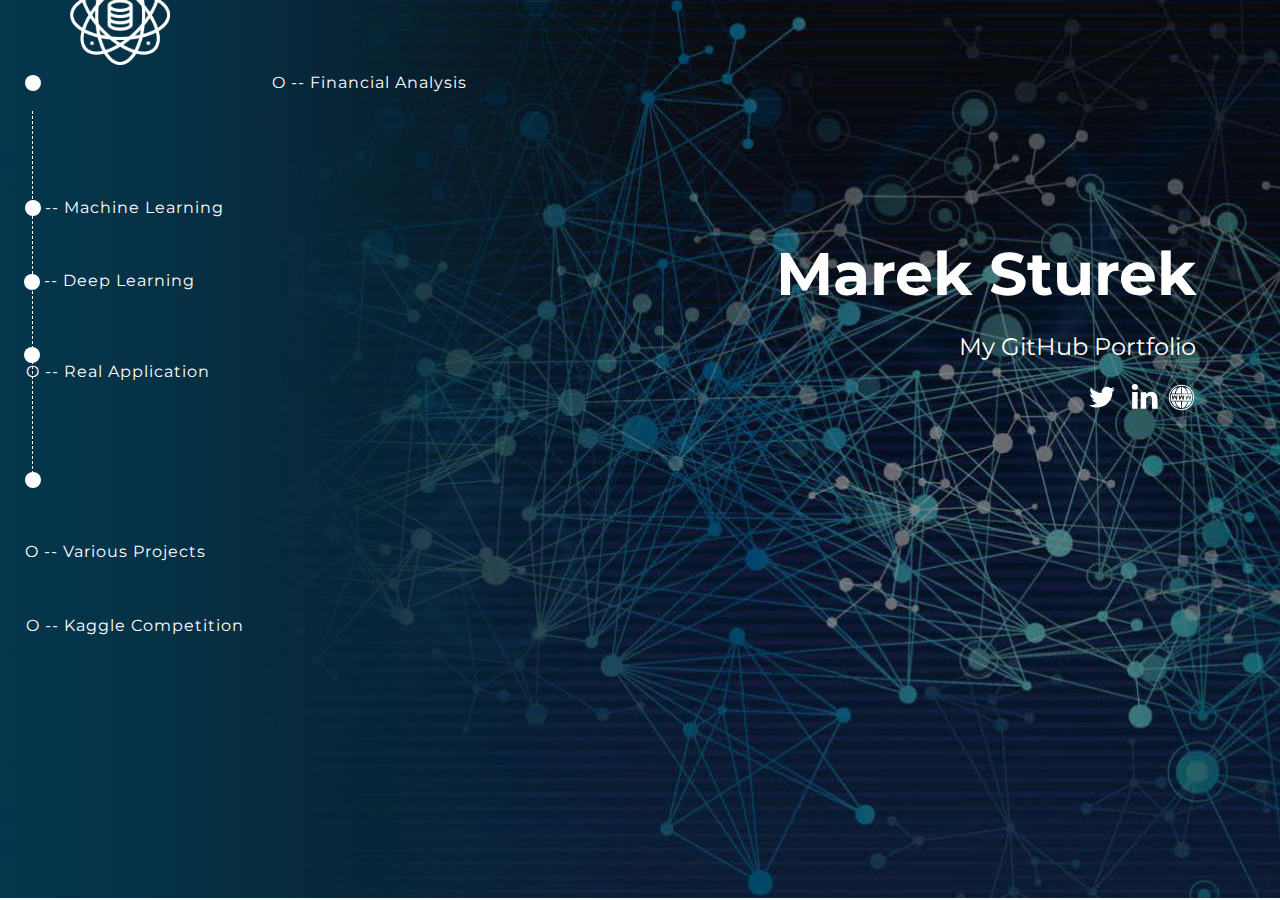
==== index.html @ 46bb371f "Update index.html" ====
<!DOCTYPE html>
<html style="font-size: 16px;">
  <head>
    <meta name="viewport" content="width=device-width, initial-scale=1.0">
    <meta charset="utf-8">
    <meta name="keywords" content="Marek Sturek, My GitHub Portfolio">
    <meta name="description" content="">
    <meta name="page_type" content="np-template-header-footer-from-plugin">
    <title>mareksturek.github.io</title>
    <link rel="stylesheet" href="nicepage.css" media="screen">
<link rel="stylesheet" href="Page-1.css" media="screen">
    <script class="u-script" type="text/javascript" src="jquery.js" defer=""></script>
    <script class="u-script" type="text/javascript" src="nicepage.js" defer=""></script>
    <meta name="generator" content="Nicepage 2.28.1, nicepage.com">
    <link id="u-theme-google-font" rel="stylesheet" href="https://fonts.googleapis.com/css?family=Open+Sans:300,300i,400,400i,600,600i,700,700i,800,800i">
    <link id="u-page-google-font" rel="stylesheet" href="https://fonts.googleapis.com/css?family=Montserrat:100,100i,200,200i,300,300i,400,400i,500,500i,600,600i,700,700i,800,800i,900,900i">
    
    
    <script type="application/ld+json">{
		"@context": "http://schema.org",
		"@type": "Organization",
		"name": "mareksturekgithub",
		"url": "index.html"
}</script>
    <meta property="og:title" content="Page 1">
    <meta property="og:type" content="website">
    <meta name="theme-color" content="#73a3de">
    <link rel="canonical" href="index.html">
    <meta property="og:url" content="index.html">
  </head>
  <body data-home-page="Page-1.html" data-home-page-title="Page 1" class="u-body">
    <section class="u-clearfix u-image u-shading u-section-1" src="" id="sec-0c7f">
      <div class="u-clearfix u-sheet u-sheet-1">
        <div class="u-border-1 u-border-white u-line u-line-vertical u-line-1"></div>
        <a href="https://github.com/mareksturek/programming-basics" class="u-btn u-button-style u-custom-font u-font-montserrat u-none u-btn-1">O -- Programming Basics</a>
        <div class="u-shape u-shape-circle u-white u-shape-1"></div>
        <img src="images/ds.png" alt="" class="u-image u-image-default u-image-1" data-image-width="100" data-image-height="100" data-href="https://github.com/mareksturek/mareksturek.github.io/blob/master/mydsportfolio.pdf">
        <a href="https://github.com/mareksturek/financial-analysis" class="u-btn u-button-style u-custom-font u-font-montserrat u-none u-btn-2">O -- Financial Analysis</a>
        <div class="u-shape u-shape-circle u-white u-shape-2"></div>
        <a href="https://github.com/mareksturek/machine-learning" class="u-btn u-button-style u-custom-font u-font-montserrat u-none u-btn-3">O -- Machine Learning</a>
        <div class="u-shape u-shape-circle u-white u-shape-3"></div>
        <a href="https://github.com/mareksturek/deep-learning" class="u-btn u-button-style u-custom-font u-font-montserrat u-none u-btn-4">O -- Deep Learning</a>
        <div class="u-shape u-shape-circle u-white u-shape-4"></div>
        <h1 class="u-align-right u-custom-font u-font-montserrat u-text u-title u-text-1">Marek Sturek</h1>
        <a href="https://github.com/mareksturek/real-application" class="u-btn u-button-style u-custom-font u-font-montserrat u-none u-btn-5">O -- Real Application</a>
        <div class="u-shape u-shape-circle u-white u-shape-5"></div>
        <h2 class="u-align-right u-custom-font u-font-montserrat u-text u-text-2">My GitHub Portfolio</h2>
        <div class="u-align-left u-social-icons u-spacing-10 u-social-icons-1">
          <a class="u-social-url" target="_blank" href="https://twitter.com/mareksturek"><span class="u-icon u-icon-circle u-social-twitter u-social-type-logo u-icon-1"><svg class="u-svg-link" preserveAspectRatio="xMidYMin slice" viewBox="0 0 112 112" style=""><use xmlns:xlink="http://www.w3.org/1999/xlink" xlink:href="#svg-ea26"></use></svg><svg xmlns="http://www.w3.org/2000/svg" xmlns:xlink="http://www.w3.org/1999/xlink" version="1.1" xml:space="preserve" class="u-svg-content" viewBox="0 0 112 112" x="0px" y="0px" id="svg-ea26"><path d="M92.2,38.2c0,0.8,0,1.6,0,2.3c0,24.3-18.6,52.4-52.6,52.4c-10.6,0.1-20.2-2.9-28.5-8.2 c1.4,0.2,2.9,0.2,4.4,0.2c8.7,0,16.7-2.9,23-7.9c-8.1-0.2-14.9-5.5-17.3-12.8c1.1,0.2,2.4,0.2,3.4,0.2c1.6,0,3.3-0.2,4.8-0.7 c-8.4-1.6-14.9-9.2-14.9-18c0-0.2,0-0.2,0-0.2c2.5,1.4,5.4,2.2,8.4,2.3c-5-3.3-8.3-8.9-8.3-15.4c0-3.4,1-6.5,2.5-9.2 c9.1,11.1,22.7,18.5,38,19.2c-0.2-1.4-0.4-2.8-0.4-4.3c0.1-10,8.3-18.2,18.5-18.2c5.4,0,10.1,2.2,13.5,5.7c4.3-0.8,8.1-2.3,11.7-4.5 c-1.4,4.3-4.3,7.9-8.1,10.1c3.7-0.4,7.3-1.4,10.6-2.9C98.9,32.3,95.7,35.5,92.2,38.2z"></path></svg></span>
          </a>
          <a class="u-social-url" target="_blank" href="https://linkedin.com/in/mareksturek/"><span class="u-icon u-icon-circle u-social-linkedin u-social-type-logo u-icon-2"><svg class="u-svg-link" preserveAspectRatio="xMidYMin slice" viewBox="0 0 112 112" style=""><use xmlns:xlink="http://www.w3.org/1999/xlink" xlink:href="#svg-c230"></use></svg><svg xmlns="http://www.w3.org/2000/svg" xmlns:xlink="http://www.w3.org/1999/xlink" version="1.1" xml:space="preserve" class="u-svg-content" viewBox="0 0 112 112" x="0px" y="0px" id="svg-c230"><path d="M33.8,96.8H14.5v-58h19.3V96.8z M24.1,30.9L24.1,30.9c-6.6,0-10.8-4.5-10.8-10.1c0-5.8,4.3-10.1,10.9-10.1 S34.9,15,35.1,20.8C35.1,26.4,30.8,30.9,24.1,30.9z M103.3,96.8H84.1v-31c0-7.8-2.7-13.1-9.8-13.1c-5.3,0-8.5,3.6-9.9,7.1 c-0.6,1.3-0.6,3-0.6,4.8V97H44.5c0,0,0.3-52.6,0-58h19.3v8.2c2.6-3.9,7.2-9.6,17.4-9.6c12.7,0,22.2,8.4,22.2,26.1V96.8z"></path></svg></span>
          </a>
        </div><span class="u-icon u-icon-circle u-text-white u-icon-3" data-href="https://www.mareksturek.com/" data-target="_blank"><svg class="u-svg-link" preserveAspectRatio="xMidYMin slice" viewBox="0 0 64 64" style=""><use xmlns:xlink="http://www.w3.org/1999/xlink" xlink:href="#svg-a660"></use></svg><svg xmlns="http://www.w3.org/2000/svg" xmlns:xlink="http://www.w3.org/1999/xlink" version="1.1" xml:space="preserve" class="u-svg-content" viewBox="0 0 64 64" id="svg-a660"><g id="WWW"><path d="M9.758,41A24.116,24.116,0,0,0,24.171,54.682c-3.261-2.96-5.84-7.739-7.177-13.682Z"></path><path d="M33,41V55.932C38.3,55.28,42.939,49.487,44.956,41Z"></path><path d="M31,55.932V41H19.044C21.061,49.487,25.705,55.28,31,55.932Z"></path><path d="M54.242,23A24.116,24.116,0,0,0,39.829,9.318c3.261,2.96,5.84,7.739,7.177,13.682Z"></path><path d="M31,23V8.068c-5.3.652-9.939,6.445-11.956,14.932Z"></path><path d="M33,8.068V23H44.956C42.939,14.513,38.3,8.72,33,8.068Z"></path><path d="M24.171,9.318A24.116,24.116,0,0,0,9.758,23h7.236C18.331,17.057,20.91,12.278,24.171,9.318Z"></path><path d="M54.956,25H9.044a23.989,23.989,0,0,0,0,14H54.956a23.989,23.989,0,0,0,0-14ZM21.992,36.124a1,1,0,0,1-.823.862A1.08,1.08,0,0,1,21,37a1,1,0,0,1-.895-.553L17,30.236,13.9,36.447a1,1,0,0,1-1.887-.323l-1-8a1,1,0,0,1,1.984-.248l.591,4.723,2.522-5.046a1.042,1.042,0,0,1,1.79,0L20.417,32.6l.591-4.723a1,1,0,0,1,1.984.248Zm15,0a1,1,0,0,1-.823.862A1.08,1.08,0,0,1,36,37a1,1,0,0,1-.9-.553L32,30.236,28.9,36.447a1,1,0,0,1-1.887-.323l-1-8a1,1,0,1,1,1.984-.248l.591,4.723,2.522-5.046a1.042,1.042,0,0,1,1.79,0L35.417,32.6l.591-4.723a1,1,0,0,1,1.984.248Zm15,0a1,1,0,0,1-.823.862A1.08,1.08,0,0,1,51,37a1,1,0,0,1-.9-.553L47,30.236l-3.1,6.211a1,1,0,0,1-1.887-.323l-1-8a1,1,0,0,1,1.984-.248l.591,4.723,2.522-5.046a1.042,1.042,0,0,1,1.79,0L50.417,32.6l.591-4.723a1,1,0,0,1,1.984.248Z"></path><path d="M39.829,54.682A24.116,24.116,0,0,0,54.242,41H47.006C45.669,46.943,43.09,51.722,39.829,54.682Z"></path><path d="M32,4A28,28,0,1,0,60,32,28.032,28.032,0,0,0,32,4Zm0,54A26,26,0,1,1,58,32,26.03,26.03,0,0,1,32,58Z"></path>
</g></svg></span>
        <div class="u-shape u-shape-circle u-white u-shape-6"></div>
        <a href="https://github.com/mareksturek/various-projects" class="u-btn u-button-style u-custom-font u-font-montserrat u-none u-btn-6">O -- Various Projects</a>
        <div class="u-shape u-shape-circle u-white u-shape-7"></div>
        <a href="https://github.com/mareksturek/kaggle-competition" class="u-btn u-button-style u-custom-font u-font-montserrat u-none u-btn-7">O -- Kaggle Competition</a>
      </div>
    </section>
    
    
    
  </body>
</html>
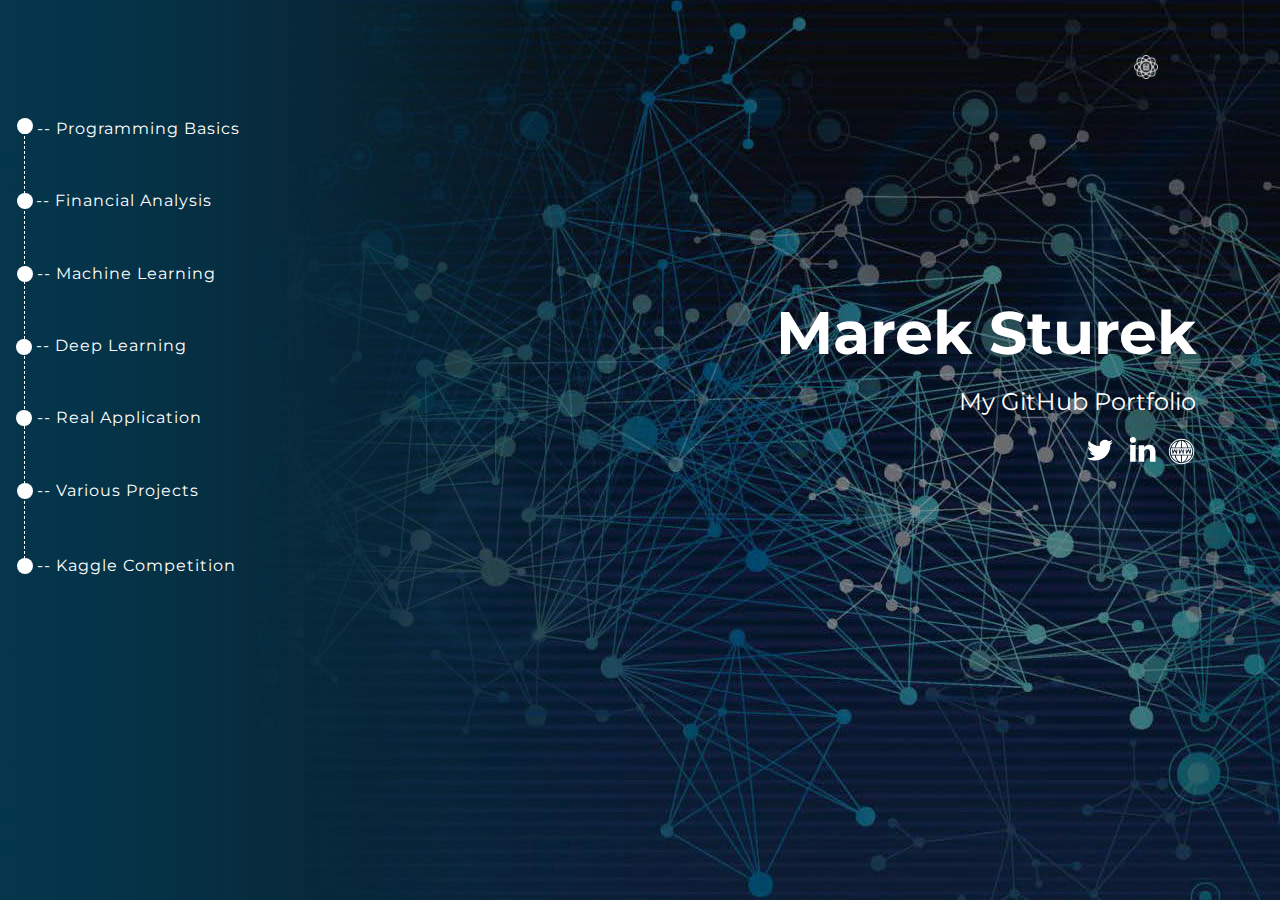
==== commit c59f9300: "Update index.html" ====
--- a/index.html
+++ b/index.html
@@ -32,9 +32,9 @@
     <section class="u-clearfix u-image u-shading u-section-1" src="" id="sec-0c7f">
       <div class="u-clearfix u-sheet u-sheet-1">
         <div class="u-border-1 u-border-white u-line u-line-vertical u-line-1"></div>
+        <img src="images/ds.png" alt="" class="u-image u-image-default u-image-1" data-image-width="100" data-image-height="100" data-href="https://github.com/mareksturek/mareksturek.github.io/blob/master/mydsportfolio.pdf">
         <a href="https://github.com/mareksturek/programming-basics" class="u-btn u-button-style u-custom-font u-font-montserrat u-none u-btn-1">O -- Programming Basics</a>
         <div class="u-shape u-shape-circle u-white u-shape-1"></div>
-        <img src="images/ds.png" alt="" class="u-image u-image-default u-image-1" data-image-width="100" data-image-height="100" data-href="https://github.com/mareksturek/mareksturek.github.io/blob/master/mydsportfolio.pdf">
         <a href="https://github.com/mareksturek/financial-analysis" class="u-btn u-button-style u-custom-font u-font-montserrat u-none u-btn-2">O -- Financial Analysis</a>
         <div class="u-shape u-shape-circle u-white u-shape-2"></div>
         <a href="https://github.com/mareksturek/machine-learning" class="u-btn u-button-style u-custom-font u-font-montserrat u-none u-btn-3">O -- Machine Learning</a>
--- a/nicepage.css
+++ b/nicepage.css
@@ -4305,7 +4305,6 @@
 .u-text:not(ul):not(ol):not(p):not(.u-post-content):not(.u-block-content):not(.u-product-desc) a,
 .u-text:not(ul):not(ol):not(p):not(.u-post-content):not(.u-block-content):not(.u-product-desc) a:hover {
   text-decoration: none;
-  border-width: 0;
 }
 .u-link,
 a {
@@ -4405,6 +4404,7 @@
   transition: border-color ease-in-out 0.15s, box-shadow ease-in-out 0.15s;
   background-color: transparent;
   color: inherit;
+  height: auto;
 }
 .u-form-horizontal label,
 .u-form-horizontal input {
@@ -5097,6 +5097,9 @@
 .u-form .u-form-vertical .u-form-group.u-form-agree {
   align-items: baseline;
 }
+.u-form-send-message {
+  z-index: 1;
+}
 .u-form-send-error {
   background: #F95D51;
 }
@@ -7333,6 +7336,413 @@
 blockquote.u-text.u-indent-0 {
   padding-left: 0px;
 }
+ul.u-text li:last-child {
+  margin-bottom: 0;
+}
+.u-vertical-spacing.u-spacing-100 > li:not(:last-child) {
+  margin-right: 0 !important;
+  margin-bottom: 100px;
+}
+.u-vertical-spacing.u-spacing-99 > li:not(:last-child) {
+  margin-right: 0 !important;
+  margin-bottom: 99px;
+}
+.u-vertical-spacing.u-spacing-98 > li:not(:last-child) {
+  margin-right: 0 !important;
+  margin-bottom: 98px;
+}
+.u-vertical-spacing.u-spacing-97 > li:not(:last-child) {
+  margin-right: 0 !important;
+  margin-bottom: 97px;
+}
+.u-vertical-spacing.u-spacing-96 > li:not(:last-child) {
+  margin-right: 0 !important;
+  margin-bottom: 96px;
+}
+.u-vertical-spacing.u-spacing-95 > li:not(:last-child) {
+  margin-right: 0 !important;
+  margin-bottom: 95px;
+}
+.u-vertical-spacing.u-spacing-94 > li:not(:last-child) {
+  margin-right: 0 !important;
+  margin-bottom: 94px;
+}
+.u-vertical-spacing.u-spacing-93 > li:not(:last-child) {
+  margin-right: 0 !important;
+  margin-bottom: 93px;
+}
+.u-vertical-spacing.u-spacing-92 > li:not(:last-child) {
+  margin-right: 0 !important;
+  margin-bottom: 92px;
+}
+.u-vertical-spacing.u-spacing-91 > li:not(:last-child) {
+  margin-right: 0 !important;
+  margin-bottom: 91px;
+}
+.u-vertical-spacing.u-spacing-90 > li:not(:last-child) {
+  margin-right: 0 !important;
+  margin-bottom: 90px;
+}
+.u-vertical-spacing.u-spacing-89 > li:not(:last-child) {
+  margin-right: 0 !important;
+  margin-bottom: 89px;
+}
+.u-vertical-spacing.u-spacing-88 > li:not(:last-child) {
+  margin-right: 0 !important;
+  margin-bottom: 88px;
+}
+.u-vertical-spacing.u-spacing-87 > li:not(:last-child) {
+  margin-right: 0 !important;
+  margin-bottom: 87px;
+}
+.u-vertical-spacing.u-spacing-86 > li:not(:last-child) {
+  margin-right: 0 !important;
+  margin-bottom: 86px;
+}
+.u-vertical-spacing.u-spacing-85 > li:not(:last-child) {
+  margin-right: 0 !important;
+  margin-bottom: 85px;
+}
+.u-vertical-spacing.u-spacing-84 > li:not(:last-child) {
+  margin-right: 0 !important;
+  margin-bottom: 84px;
+}
+.u-vertical-spacing.u-spacing-83 > li:not(:last-child) {
+  margin-right: 0 !important;
+  margin-bottom: 83px;
+}
+.u-vertical-spacing.u-spacing-82 > li:not(:last-child) {
+  margin-right: 0 !important;
+  margin-bottom: 82px;
+}
+.u-vertical-spacing.u-spacing-81 > li:not(:last-child) {
+  margin-right: 0 !important;
+  margin-bottom: 81px;
+}
+.u-vertical-spacing.u-spacing-80 > li:not(:last-child) {
+  margin-right: 0 !important;
+  margin-bottom: 80px;
+}
+.u-vertical-spacing.u-spacing-79 > li:not(:last-child) {
+  margin-right: 0 !important;
+  margin-bottom: 79px;
+}
+.u-vertical-spacing.u-spacing-78 > li:not(:last-child) {
+  margin-right: 0 !important;
+  margin-bottom: 78px;
+}
+.u-vertical-spacing.u-spacing-77 > li:not(:last-child) {
+  margin-right: 0 !important;
+  margin-bottom: 77px;
+}
+.u-vertical-spacing.u-spacing-76 > li:not(:last-child) {
+  margin-right: 0 !important;
+  margin-bottom: 76px;
+}
+.u-vertical-spacing.u-spacing-75 > li:not(:last-child) {
+  margin-right: 0 !important;
+  margin-bottom: 75px;
+}
+.u-vertical-spacing.u-spacing-74 > li:not(:last-child) {
+  margin-right: 0 !important;
+  margin-bottom: 74px;
+}
+.u-vertical-spacing.u-spacing-73 > li:not(:last-child) {
+  margin-right: 0 !important;
+  margin-bottom: 73px;
+}
+.u-vertical-spacing.u-spacing-72 > li:not(:last-child) {
+  margin-right: 0 !important;
+  margin-bottom: 72px;
+}
+.u-vertical-spacing.u-spacing-71 > li:not(:last-child) {
+  margin-right: 0 !important;
+  margin-bottom: 71px;
+}
+.u-vertical-spacing.u-spacing-70 > li:not(:last-child) {
+  margin-right: 0 !important;
+  margin-bottom: 70px;
+}
+.u-vertical-spacing.u-spacing-69 > li:not(:last-child) {
+  margin-right: 0 !important;
+  margin-bottom: 69px;
+}
+.u-vertical-spacing.u-spacing-68 > li:not(:last-child) {
+  margin-right: 0 !important;
+  margin-bottom: 68px;
+}
+.u-vertical-spacing.u-spacing-67 > li:not(:last-child) {
+  margin-right: 0 !important;
+  margin-bottom: 67px;
+}
+.u-vertical-spacing.u-spacing-66 > li:not(:last-child) {
+  margin-right: 0 !important;
+  margin-bottom: 66px;
+}
+.u-vertical-spacing.u-spacing-65 > li:not(:last-child) {
+  margin-right: 0 !important;
+  margin-bottom: 65px;
+}
+.u-vertical-spacing.u-spacing-64 > li:not(:last-child) {
+  margin-right: 0 !important;
+  margin-bottom: 64px;
+}
+.u-vertical-spacing.u-spacing-63 > li:not(:last-child) {
+  margin-right: 0 !important;
+  margin-bottom: 63px;
+}
+.u-vertical-spacing.u-spacing-62 > li:not(:last-child) {
+  margin-right: 0 !important;
+  margin-bottom: 62px;
+}
+.u-vertical-spacing.u-spacing-61 > li:not(:last-child) {
+  margin-right: 0 !important;
+  margin-bottom: 61px;
+}
+.u-vertical-spacing.u-spacing-60 > li:not(:last-child) {
+  margin-right: 0 !important;
+  margin-bottom: 60px;
+}
+.u-vertical-spacing.u-spacing-59 > li:not(:last-child) {
+  margin-right: 0 !important;
+  margin-bottom: 59px;
+}
+.u-vertical-spacing.u-spacing-58 > li:not(:last-child) {
+  margin-right: 0 !important;
+  margin-bottom: 58px;
+}
+.u-vertical-spacing.u-spacing-57 > li:not(:last-child) {
+  margin-right: 0 !important;
+  margin-bottom: 57px;
+}
+.u-vertical-spacing.u-spacing-56 > li:not(:last-child) {
+  margin-right: 0 !important;
+  margin-bottom: 56px;
+}
+.u-vertical-spacing.u-spacing-55 > li:not(:last-child) {
+  margin-right: 0 !important;
+  margin-bottom: 55px;
+}
+.u-vertical-spacing.u-spacing-54 > li:not(:last-child) {
+  margin-right: 0 !important;
+  margin-bottom: 54px;
+}
+.u-vertical-spacing.u-spacing-53 > li:not(:last-child) {
+  margin-right: 0 !important;
+  margin-bottom: 53px;
+}
+.u-vertical-spacing.u-spacing-52 > li:not(:last-child) {
+  margin-right: 0 !important;
+  margin-bottom: 52px;
+}
+.u-vertical-spacing.u-spacing-51 > li:not(:last-child) {
+  margin-right: 0 !important;
+  margin-bottom: 51px;
+}
+.u-vertical-spacing.u-spacing-50 > li:not(:last-child) {
+  margin-right: 0 !important;
+  margin-bottom: 50px;
+}
+.u-vertical-spacing.u-spacing-49 > li:not(:last-child) {
+  margin-right: 0 !important;
+  margin-bottom: 49px;
+}
+.u-vertical-spacing.u-spacing-48 > li:not(:last-child) {
+  margin-right: 0 !important;
+  margin-bottom: 48px;
+}
+.u-vertical-spacing.u-spacing-47 > li:not(:last-child) {
+  margin-right: 0 !important;
+  margin-bottom: 47px;
+}
+.u-vertical-spacing.u-spacing-46 > li:not(:last-child) {
+  margin-right: 0 !important;
+  margin-bottom: 46px;
+}
+.u-vertical-spacing.u-spacing-45 > li:not(:last-child) {
+  margin-right: 0 !important;
+  margin-bottom: 45px;
+}
+.u-vertical-spacing.u-spacing-44 > li:not(:last-child) {
+  margin-right: 0 !important;
+  margin-bottom: 44px;
+}
+.u-vertical-spacing.u-spacing-43 > li:not(:last-child) {
+  margin-right: 0 !important;
+  margin-bottom: 43px;
+}
+.u-vertical-spacing.u-spacing-42 > li:not(:last-child) {
+  margin-right: 0 !important;
+  margin-bottom: 42px;
+}
+.u-vertical-spacing.u-spacing-41 > li:not(:last-child) {
+  margin-right: 0 !important;
+  margin-bottom: 41px;
+}
+.u-vertical-spacing.u-spacing-40 > li:not(:last-child) {
+  margin-right: 0 !important;
+  margin-bottom: 40px;
+}
+.u-vertical-spacing.u-spacing-39 > li:not(:last-child) {
+  margin-right: 0 !important;
+  margin-bottom: 39px;
+}
+.u-vertical-spacing.u-spacing-38 > li:not(:last-child) {
+  margin-right: 0 !important;
+  margin-bottom: 38px;
+}
+.u-vertical-spacing.u-spacing-37 > li:not(:last-child) {
+  margin-right: 0 !important;
+  margin-bottom: 37px;
+}
+.u-vertical-spacing.u-spacing-36 > li:not(:last-child) {
+  margin-right: 0 !important;
+  margin-bottom: 36px;
+}
+.u-vertical-spacing.u-spacing-35 > li:not(:last-child) {
+  margin-right: 0 !important;
+  margin-bottom: 35px;
+}
+.u-vertical-spacing.u-spacing-34 > li:not(:last-child) {
+  margin-right: 0 !important;
+  margin-bottom: 34px;
+}
+.u-vertical-spacing.u-spacing-33 > li:not(:last-child) {
+  margin-right: 0 !important;
+  margin-bottom: 33px;
+}
+.u-vertical-spacing.u-spacing-32 > li:not(:last-child) {
+  margin-right: 0 !important;
+  margin-bottom: 32px;
+}
+.u-vertical-spacing.u-spacing-31 > li:not(:last-child) {
+  margin-right: 0 !important;
+  margin-bottom: 31px;
+}
+.u-vertical-spacing.u-spacing-30 > li:not(:last-child) {
+  margin-right: 0 !important;
+  margin-bottom: 30px;
+}
+.u-vertical-spacing.u-spacing-29 > li:not(:last-child) {
+  margin-right: 0 !important;
+  margin-bottom: 29px;
+}
+.u-vertical-spacing.u-spacing-28 > li:not(:last-child) {
+  margin-right: 0 !important;
+  margin-bottom: 28px;
+}
+.u-vertical-spacing.u-spacing-27 > li:not(:last-child) {
+  margin-right: 0 !important;
+  margin-bottom: 27px;
+}
+.u-vertical-spacing.u-spacing-26 > li:not(:last-child) {
+  margin-right: 0 !important;
+  margin-bottom: 26px;
+}
+.u-vertical-spacing.u-spacing-25 > li:not(:last-child) {
+  margin-right: 0 !important;
+  margin-bottom: 25px;
+}
+.u-vertical-spacing.u-spacing-24 > li:not(:last-child) {
+  margin-right: 0 !important;
+  margin-bottom: 24px;
+}
+.u-vertical-spacing.u-spacing-23 > li:not(:last-child) {
+  margin-right: 0 !important;
+  margin-bottom: 23px;
+}
+.u-vertical-spacing.u-spacing-22 > li:not(:last-child) {
+  margin-right: 0 !important;
+  margin-bottom: 22px;
+}
+.u-vertical-spacing.u-spacing-21 > li:not(:last-child) {
+  margin-right: 0 !important;
+  margin-bottom: 21px;
+}
+.u-vertical-spacing.u-spacing-20 > li:not(:last-child) {
+  margin-right: 0 !important;
+  margin-bottom: 20px;
+}
+.u-vertical-spacing.u-spacing-19 > li:not(:last-child) {
+  margin-right: 0 !important;
+  margin-bottom: 19px;
+}
+.u-vertical-spacing.u-spacing-18 > li:not(:last-child) {
+  margin-right: 0 !important;
+  margin-bottom: 18px;
+}
+.u-vertical-spacing.u-spacing-17 > li:not(:last-child) {
+  margin-right: 0 !important;
+  margin-bottom: 17px;
+}
+.u-vertical-spacing.u-spacing-16 > li:not(:last-child) {
+  margin-right: 0 !important;
+  margin-bottom: 16px;
+}
+.u-vertical-spacing.u-spacing-15 > li:not(:last-child) {
+  margin-right: 0 !important;
+  margin-bottom: 15px;
+}
+.u-vertical-spacing.u-spacing-14 > li:not(:last-child) {
+  margin-right: 0 !important;
+  margin-bottom: 14px;
+}
+.u-vertical-spacing.u-spacing-13 > li:not(:last-child) {
+  margin-right: 0 !important;
+  margin-bottom: 13px;
+}
+.u-vertical-spacing.u-spacing-12 > li:not(:last-child) {
+  margin-right: 0 !important;
+  margin-bottom: 12px;
+}
+.u-vertical-spacing.u-spacing-11 > li:not(:last-child) {
+  margin-right: 0 !important;
+  margin-bottom: 11px;
+}
+.u-vertical-spacing.u-spacing-10 > li:not(:last-child) {
+  margin-right: 0 !important;
+  margin-bottom: 10px;
+}
+.u-vertical-spacing.u-spacing-9 > li:not(:last-child) {
+  margin-right: 0 !important;
+  margin-bottom: 9px;
+}
+.u-vertical-spacing.u-spacing-8 > li:not(:last-child) {
+  margin-right: 0 !important;
+  margin-bottom: 8px;
+}
+.u-vertical-spacing.u-spacing-7 > li:not(:last-child) {
+  margin-right: 0 !important;
+  margin-bottom: 7px;
+}
+.u-vertical-spacing.u-spacing-6 > li:not(:last-child) {
+  margin-right: 0 !important;
+  margin-bottom: 6px;
+}
+.u-vertical-spacing.u-spacing-5 > li:not(:last-child) {
+  margin-right: 0 !important;
+  margin-bottom: 5px;
+}
+.u-vertical-spacing.u-spacing-4 > li:not(:last-child) {
+  margin-right: 0 !important;
+  margin-bottom: 4px;
+}
+.u-vertical-spacing.u-spacing-3 > li:not(:last-child) {
+  margin-right: 0 !important;
+  margin-bottom: 3px;
+}
+.u-vertical-spacing.u-spacing-2 > li:not(:last-child) {
+  margin-right: 0 !important;
+  margin-bottom: 2px;
+}
+.u-vertical-spacing.u-spacing-1 > li:not(:last-child) {
+  margin-right: 0 !important;
+  margin-bottom: 1px;
+}
+.u-vertical-spacing.u-spacing-0 > li:not(:last-child) {
+  margin-right: 0 !important;
+  margin-bottom: 0px;
+}
 .u-backlink {
   position: relative;
   text-align: center;
@@ -7418,7 +7828,6 @@
 .u-image,
 .u-background-effect-image,
 .u-video-poster {
-  border-width: 0;
   object-fit: cover;
   display: block;
   vertical-align: middle;
@@ -7669,6 +8078,11 @@
     flex-direction: column;
   }
 }
+.u-valign-middle > *,
+.u-valign-top > *,
+.u-valign-bottom > * {
+  flex-shrink: 0;
+}
 .u-valign-middle {
   justify-content: center;
 }
@@ -11341,6 +11755,10 @@
   background-color: transparent !important;
   background-image: none !important;
 }
+.u-offcanvas-opened .u-header.u-sticky {
+  z-index: auto;
+  position: absolute !important;
+}
 .u-hide-header .u-header,
 .u-hide-footer .u-footer {
   display: none;
@@ -13153,7 +13571,6 @@
 }
 .u-group {
   display: flex;
-  border-width: 0;
 }
 .u-line.u-line-horizontal {
   border-right-width: 0;
@@ -13164,9 +13581,6 @@
   border-right-width: 0;
   border-bottom-width: 0;
   border-top-width: 0;
-}
-.u-shape {
-  border-width: 0;
 }
 .u-shape-svg {
   border: none !important;
@@ -15910,6 +16324,44 @@
   color: #CCC;
   text-decoration: underline;
 }
+/* previews */
+.pswp__caption {
+  text-align: center;
+}
+.pswp__caption__center {
+  bottom: 3em;
+}
+.pswp__previews {
+  position: absolute;
+  bottom: 0;
+  left: 0;
+  width: 100%;
+  display: flex;
+  flex-flow: row;
+  justify-content: center;
+  background-color: rgba(0, 0, 0, 0.3);
+  overflow: auto;
+  scrollbar-width: none;
+}
+.pswp__previews img {
+  width: 5em;
+  height: 5em;
+  object-fit: cover;
+  opacity: 0.3;
+  transition: opacity 0.3s;
+  cursor: pointer;
+}
+.pswp__previews img:hover {
+  opacity: 1;
+}
+.pswp__previews img.active {
+  opacity: 1;
+  cursor: default;
+}
+.pswp__previews::-webkit-scrollbar {
+  display: none;
+}
+/* end previews  */
 /*end-commonstyles photoswipe*/
 /*begin-commonstyles photoswipe-default*/
 /*! PhotoSwipe Default UI CSS by Dmitry Semenov | photoswipe.com | MIT license */
@@ -16548,8 +17000,26 @@
 .u-no-transition *:after {
   transition: none !important;
 }
-.u-gallery-item {
-  border-width: 0px;
+.u-layout-carousel.u-gallery.u-product-zoom .u-back-slide,
+.u-layout-thumbnails.u-gallery.u-product-zoom .u-back-slide {
+  background-size: contain;
+  background-position: 50% 50%;
+  cursor: zoom-in;
+  overflow: hidden;
+}
+.u-layout-carousel.u-gallery.u-product-zoom .u-back-slide.hover img,
+.u-layout-thumbnails.u-gallery.u-product-zoom .u-back-slide.hover img {
+  opacity: 1;
+}
+.u-layout-carousel.u-gallery.u-product-zoom .u-back-slide img,
+.u-layout-thumbnails.u-gallery.u-product-zoom .u-back-slide img {
+  min-width: 120%;
+  min-height: 120%;
+  height: auto;
+  width: auto;
+  opacity: 0;
+  transition: opacity .5s;
+  pointer-events: none;
 }
 .u-repeater {
   display: grid;
@@ -16558,7 +17028,6 @@
 .u-repeater-item {
   display: flex;
   position: relative;
-  border-width: 0px;
 }
 .u-table table {
   width: 100%;
@@ -16749,24 +17218,34 @@
   font-size: 1em;
   fill: currentColor;
   vertical-align: middle;
+  white-space: nowrap;
+}
+.u-text .u-icon.u-file-icon > img[src],
+.u-btn .u-icon.u-file-icon > img[src],
+.u-table-cell .u-icon.u-file-icon > img[src],
+.u-tab-link .u-icon.u-file-icon > img[src] {
+  display: inline-block;
+  height: 1em;
+  width: auto;
+  line-height: 1;
+  vertical-align: -0.15em;
 }
 .u-text .u-icon > svg,
 .u-btn .u-icon > svg,
 .u-table-cell .u-icon > svg,
 .u-tab-link .u-icon > svg {
   display: inline-block;
-  position: absolute;
-  top: 50%;
-  left: 50%;
   width: 1em;
   height: 1em;
-  transform: translate(-50%, -50%);
   line-height: 1;
-}
-.u-text .u-icon > img,
-.u-btn .u-icon > img,
-.u-table-cell .u-icon > img,
-.u-tab-link .u-icon > img {
+  vertical-align: -0.15em;
+}
+.u-text .u-icon > svg + img,
+.u-btn .u-icon > svg + img,
+.u-table-cell .u-icon > svg + img,
+.u-tab-link .u-icon > svg + img {
+  position: absolute !important;
+  left: 0 !important;
   display: inline !important;
   padding: 0.5em !important;
   margin: 0 !important;
@@ -16785,13 +17264,17 @@
 }
 .u-table-cell .u-btn,
 .u-text .u-btn {
-  display: inline;
+  display: inline-block;
   margin-top: 0;
   margin-bottom: 0;
   vertical-align: baseline;
   white-space: normal;
   text-align: inherit;
 }
+.u-table-cell .u-btn.u-button-link,
+.u-text .u-btn.u-button-link {
+  display: inline;
+}
 .u-slider {
   display: flex;
   flex-direction: column;
@@ -16816,33 +17299,99 @@
   grid-template-columns: repeat(3, auto);
   min-height: 100%;
 }
+.u-layout-thumbnails,
 .u-layout-carousel {
   display: flex;
 }
+.u-layout-thumbnails .u-carousel-inner,
 .u-layout-carousel .u-carousel-inner {
   flex: 1;
 }
+.u-layout-thumbnails .u-carousel-item,
 .u-layout-carousel .u-carousel-item {
   height: 100%;
   flex-direction: column;
 }
+.u-layout-thumbnails .u-carousel-item.u-active,
 .u-layout-carousel .u-carousel-item.u-active,
+.u-layout-thumbnails .u-carousel-item.u-carousel-item-next,
 .u-layout-carousel .u-carousel-item.u-carousel-item-next,
+.u-layout-thumbnails .u-carousel-item.u-carousel-item-prev,
 .u-layout-carousel .u-carousel-item.u-carousel-item-prev {
   display: flex;
 }
+.u-layout-thumbnails .u-carousel-item .u-back-slide,
 .u-layout-carousel .u-carousel-item .u-back-slide {
   position: relative;
 }
-.u-layout-carousel .u-carousel-item .u-over-slide {
+.u-layout-carousel .u-over-slide {
   position: relative;
   height: auto;
 }
-.u-products-item {
-  border-width: 0px;
+.u-layout-thumbnails {
+  flex-direction: column;
+  grid-gap: 0 !important;
+}
+.u-layout-thumbnails .u-over-slide {
+  display: none;
+}
+.u-layout-thumbnails .u-carousel-indicators {
+  display: none;
+}
+.u-layout-thumbnails .u-carousel-thumbnails {
+  padding-left: 0;
+  margin: 0;
+  list-style: none;
+  display: flex;
+  overflow-x: auto;
+}
+.u-layout-thumbnails .u-carousel-thumbnail {
+  flex-shrink: 0;
+  overflow: hidden;
+}
+.u-carousel-thumbnail-image {
+  display: block;
+  width: 100%;
+  height: 100%;
+  object-fit: cover;
+}
+.u-thumbnails-position-bottom {
+  flex-direction: column;
+}
+.u-thumbnails-position-bottom .u-carousel-thumbnails {
+  flex-direction: row;
+  order: 10;
+  overflow-x: auto;
+}
+.u-thumbnails-position-top {
+  flex-direction: column;
+}
+.u-thumbnails-position-top .u-carousel-thumbnails {
+  flex-direction: row;
+  order: -1;
+  overflow-x: auto;
+}
+.u-thumbnails-position-left {
+  flex-direction: row;
+}
+.u-thumbnails-position-left .u-carousel-thumbnails {
+  flex-direction: column;
+  order: -1;
+  overflow-y: auto;
+}
+.u-thumbnails-position-right {
+  flex-direction: row;
+}
+.u-thumbnails-position-right .u-carousel-thumbnails {
+  flex-direction: column;
+  order: 10;
+  overflow-y: auto;
 }
 .u-product {
   display: flex;
+}
+.u-gallery.u-product-control .u-back-image {
+  object-fit: contain;
 }
 .u-product-price {
   display: table;
@@ -16892,7 +17441,6 @@
 .u-dialog {
   display: flex;
   position: relative;
-  border-width: 0;
 }
 .u-dialog-close-button {
   position: absolute;
@@ -16975,7 +17523,6 @@
   margin: 0;
   -webkit-text-decoration-skip: objects;
   border: none;
-  border-width: 0;
   margin: 0 !important;
   position: absolute;
   top: 0;
@@ -17287,9 +17834,6 @@
 .u-carousel-right .u-carousel-inner .u-active.u-carousel-item-left {
   transform: translate3d(100%, 0, 0);
 }
-.u-btn.u-gradient {
-  border-width: 0;
-}
 [class*="u-border-"],
 .u-link[class*="u-border-"] {
   border-style: solid;
@@ -17546,310 +18090,310 @@
 .u-link.u-border-20 {
   border-width: 0 0 20px 0;
 }
-.u-border-radius-0,
-.u-border-radius-0:before,
-.u-border-radius-0 .u-background-effect,
-.u-border-radius-0 > .u-container-layout {
+.u-radius-0,
+.u-radius-0:before,
+.u-radius-0 .u-background-effect,
+.u-radius-0 > .u-container-layout {
   border-radius: 0px !important;
 }
-.u-border-radius-1,
-.u-border-radius-1:before,
-.u-border-radius-1 .u-background-effect,
-.u-border-radius-1 > .u-container-layout {
+.u-radius-1,
+.u-radius-1:before,
+.u-radius-1 .u-background-effect,
+.u-radius-1 > .u-container-layout {
   border-radius: 1px !important;
 }
-.u-border-radius-2,
-.u-border-radius-2:before,
-.u-border-radius-2 .u-background-effect,
-.u-border-radius-2 > .u-container-layout {
+.u-radius-2,
+.u-radius-2:before,
+.u-radius-2 .u-background-effect,
+.u-radius-2 > .u-container-layout {
   border-radius: 2px !important;
 }
-.u-border-radius-3,
-.u-border-radius-3:before,
-.u-border-radius-3 .u-background-effect,
-.u-border-radius-3 > .u-container-layout {
+.u-radius-3,
+.u-radius-3:before,
+.u-radius-3 .u-background-effect,
+.u-radius-3 > .u-container-layout {
   border-radius: 3px !important;
 }
-.u-border-radius-4,
-.u-border-radius-4:before,
-.u-border-radius-4 .u-background-effect,
-.u-border-radius-4 > .u-container-layout {
+.u-radius-4,
+.u-radius-4:before,
+.u-radius-4 .u-background-effect,
+.u-radius-4 > .u-container-layout {
   border-radius: 4px !important;
 }
-.u-border-radius-5,
-.u-border-radius-5:before,
-.u-border-radius-5 .u-background-effect,
-.u-border-radius-5 > .u-container-layout {
+.u-radius-5,
+.u-radius-5:before,
+.u-radius-5 .u-background-effect,
+.u-radius-5 > .u-container-layout {
   border-radius: 5px !important;
 }
-.u-border-radius-6,
-.u-border-radius-6:before,
-.u-border-radius-6 .u-background-effect,
-.u-border-radius-6 > .u-container-layout {
+.u-radius-6,
+.u-radius-6:before,
+.u-radius-6 .u-background-effect,
+.u-radius-6 > .u-container-layout {
   border-radius: 6px !important;
 }
-.u-border-radius-7,
-.u-border-radius-7:before,
-.u-border-radius-7 .u-background-effect,
-.u-border-radius-7 > .u-container-layout {
+.u-radius-7,
+.u-radius-7:before,
+.u-radius-7 .u-background-effect,
+.u-radius-7 > .u-container-layout {
   border-radius: 7px !important;
 }
-.u-border-radius-8,
-.u-border-radius-8:before,
-.u-border-radius-8 .u-background-effect,
-.u-border-radius-8 > .u-container-layout {
+.u-radius-8,
+.u-radius-8:before,
+.u-radius-8 .u-background-effect,
+.u-radius-8 > .u-container-layout {
   border-radius: 8px !important;
 }
-.u-border-radius-9,
-.u-border-radius-9:before,
-.u-border-radius-9 .u-background-effect,
-.u-border-radius-9 > .u-container-layout {
+.u-radius-9,
+.u-radius-9:before,
+.u-radius-9 .u-background-effect,
+.u-radius-9 > .u-container-layout {
   border-radius: 9px !important;
 }
-.u-border-radius-10,
-.u-border-radius-10:before,
-.u-border-radius-10 .u-background-effect,
-.u-border-radius-10 > .u-container-layout {
+.u-radius-10,
+.u-radius-10:before,
+.u-radius-10 .u-background-effect,
+.u-radius-10 > .u-container-layout {
   border-radius: 10px !important;
 }
-.u-border-radius-11,
-.u-border-radius-11:before,
-.u-border-radius-11 .u-background-effect,
-.u-border-radius-11 > .u-container-layout {
+.u-radius-11,
+.u-radius-11:before,
+.u-radius-11 .u-background-effect,
+.u-radius-11 > .u-container-layout {
   border-radius: 11px !important;
 }
-.u-border-radius-12,
-.u-border-radius-12:before,
-.u-border-radius-12 .u-background-effect,
-.u-border-radius-12 > .u-container-layout {
+.u-radius-12,
+.u-radius-12:before,
+.u-radius-12 .u-background-effect,
+.u-radius-12 > .u-container-layout {
   border-radius: 12px !important;
 }
-.u-border-radius-13,
-.u-border-radius-13:before,
-.u-border-radius-13 .u-background-effect,
-.u-border-radius-13 > .u-container-layout {
+.u-radius-13,
+.u-radius-13:before,
+.u-radius-13 .u-background-effect,
+.u-radius-13 > .u-container-layout {
   border-radius: 13px !important;
 }
-.u-border-radius-14,
-.u-border-radius-14:before,
-.u-border-radius-14 .u-background-effect,
-.u-border-radius-14 > .u-container-layout {
+.u-radius-14,
+.u-radius-14:before,
+.u-radius-14 .u-background-effect,
+.u-radius-14 > .u-container-layout {
   border-radius: 14px !important;
 }
-.u-border-radius-15,
-.u-border-radius-15:before,
-.u-border-radius-15 .u-background-effect,
-.u-border-radius-15 > .u-container-layout {
+.u-radius-15,
+.u-radius-15:before,
+.u-radius-15 .u-background-effect,
+.u-radius-15 > .u-container-layout {
   border-radius: 15px !important;
 }
-.u-border-radius-16,
-.u-border-radius-16:before,
-.u-border-radius-16 .u-background-effect,
-.u-border-radius-16 > .u-container-layout {
+.u-radius-16,
+.u-radius-16:before,
+.u-radius-16 .u-background-effect,
+.u-radius-16 > .u-container-layout {
   border-radius: 16px !important;
 }
-.u-border-radius-17,
-.u-border-radius-17:before,
-.u-border-radius-17 .u-background-effect,
-.u-border-radius-17 > .u-container-layout {
+.u-radius-17,
+.u-radius-17:before,
+.u-radius-17 .u-background-effect,
+.u-radius-17 > .u-container-layout {
   border-radius: 17px !important;
 }
-.u-border-radius-18,
-.u-border-radius-18:before,
-.u-border-radius-18 .u-background-effect,
-.u-border-radius-18 > .u-container-layout {
+.u-radius-18,
+.u-radius-18:before,
+.u-radius-18 .u-background-effect,
+.u-radius-18 > .u-container-layout {
   border-radius: 18px !important;
 }
-.u-border-radius-19,
-.u-border-radius-19:before,
-.u-border-radius-19 .u-background-effect,
-.u-border-radius-19 > .u-container-layout {
+.u-radius-19,
+.u-radius-19:before,
+.u-radius-19 .u-background-effect,
+.u-radius-19 > .u-container-layout {
   border-radius: 19px !important;
 }
-.u-border-radius-20,
-.u-border-radius-20:before,
-.u-border-radius-20 .u-background-effect,
-.u-border-radius-20 > .u-container-layout {
+.u-radius-20,
+.u-radius-20:before,
+.u-radius-20 .u-background-effect,
+.u-radius-20 > .u-container-layout {
   border-radius: 20px !important;
 }
-.u-border-radius-21,
-.u-border-radius-21:before,
-.u-border-radius-21 .u-background-effect,
-.u-border-radius-21 > .u-container-layout {
+.u-radius-21,
+.u-radius-21:before,
+.u-radius-21 .u-background-effect,
+.u-radius-21 > .u-container-layout {
   border-radius: 21px !important;
 }
-.u-border-radius-22,
-.u-border-radius-22:before,
-.u-border-radius-22 .u-background-effect,
-.u-border-radius-22 > .u-container-layout {
+.u-radius-22,
+.u-radius-22:before,
+.u-radius-22 .u-background-effect,
+.u-radius-22 > .u-container-layout {
   border-radius: 22px !important;
 }
-.u-border-radius-23,
-.u-border-radius-23:before,
-.u-border-radius-23 .u-background-effect,
-.u-border-radius-23 > .u-container-layout {
+.u-radius-23,
+.u-radius-23:before,
+.u-radius-23 .u-background-effect,
+.u-radius-23 > .u-container-layout {
   border-radius: 23px !important;
 }
-.u-border-radius-24,
-.u-border-radius-24:before,
-.u-border-radius-24 .u-background-effect,
-.u-border-radius-24 > .u-container-layout {
+.u-radius-24,
+.u-radius-24:before,
+.u-radius-24 .u-background-effect,
+.u-radius-24 > .u-container-layout {
   border-radius: 24px !important;
 }
-.u-border-radius-25,
-.u-border-radius-25:before,
-.u-border-radius-25 .u-background-effect,
-.u-border-radius-25 > .u-container-layout {
+.u-radius-25,
+.u-radius-25:before,
+.u-radius-25 .u-background-effect,
+.u-radius-25 > .u-container-layout {
   border-radius: 25px !important;
 }
-.u-border-radius-26,
-.u-border-radius-26:before,
-.u-border-radius-26 .u-background-effect,
-.u-border-radius-26 > .u-container-layout {
+.u-radius-26,
+.u-radius-26:before,
+.u-radius-26 .u-background-effect,
+.u-radius-26 > .u-container-layout {
   border-radius: 26px !important;
 }
-.u-border-radius-27,
-.u-border-radius-27:before,
-.u-border-radius-27 .u-background-effect,
-.u-border-radius-27 > .u-container-layout {
+.u-radius-27,
+.u-radius-27:before,
+.u-radius-27 .u-background-effect,
+.u-radius-27 > .u-container-layout {
   border-radius: 27px !important;
 }
-.u-border-radius-28,
-.u-border-radius-28:before,
-.u-border-radius-28 .u-background-effect,
-.u-border-radius-28 > .u-container-layout {
+.u-radius-28,
+.u-radius-28:before,
+.u-radius-28 .u-background-effect,
+.u-radius-28 > .u-container-layout {
   border-radius: 28px !important;
 }
-.u-border-radius-29,
-.u-border-radius-29:before,
-.u-border-radius-29 .u-background-effect,
-.u-border-radius-29 > .u-container-layout {
+.u-radius-29,
+.u-radius-29:before,
+.u-radius-29 .u-background-effect,
+.u-radius-29 > .u-container-layout {
   border-radius: 29px !important;
 }
-.u-border-radius-30,
-.u-border-radius-30:before,
-.u-border-radius-30 .u-background-effect,
-.u-border-radius-30 > .u-container-layout {
+.u-radius-30,
+.u-radius-30:before,
+.u-radius-30 .u-background-effect,
+.u-radius-30 > .u-container-layout {
   border-radius: 30px !important;
 }
-.u-border-radius-31,
-.u-border-radius-31:before,
-.u-border-radius-31 .u-background-effect,
-.u-border-radius-31 > .u-container-layout {
+.u-radius-31,
+.u-radius-31:before,
+.u-radius-31 .u-background-effect,
+.u-radius-31 > .u-container-layout {
   border-radius: 31px !important;
 }
-.u-border-radius-32,
-.u-border-radius-32:before,
-.u-border-radius-32 .u-background-effect,
-.u-border-radius-32 > .u-container-layout {
+.u-radius-32,
+.u-radius-32:before,
+.u-radius-32 .u-background-effect,
+.u-radius-32 > .u-container-layout {
   border-radius: 32px !important;
 }
-.u-border-radius-33,
-.u-border-radius-33:before,
-.u-border-radius-33 .u-background-effect,
-.u-border-radius-33 > .u-container-layout {
+.u-radius-33,
+.u-radius-33:before,
+.u-radius-33 .u-background-effect,
+.u-radius-33 > .u-container-layout {
   border-radius: 33px !important;
 }
-.u-border-radius-34,
-.u-border-radius-34:before,
-.u-border-radius-34 .u-background-effect,
-.u-border-radius-34 > .u-container-layout {
+.u-radius-34,
+.u-radius-34:before,
+.u-radius-34 .u-background-effect,
+.u-radius-34 > .u-container-layout {
   border-radius: 34px !important;
 }
-.u-border-radius-35,
-.u-border-radius-35:before,
-.u-border-radius-35 .u-background-effect,
-.u-border-radius-35 > .u-container-layout {
+.u-radius-35,
+.u-radius-35:before,
+.u-radius-35 .u-background-effect,
+.u-radius-35 > .u-container-layout {
   border-radius: 35px !important;
 }
-.u-border-radius-36,
-.u-border-radius-36:before,
-.u-border-radius-36 .u-background-effect,
-.u-border-radius-36 > .u-container-layout {
+.u-radius-36,
+.u-radius-36:before,
+.u-radius-36 .u-background-effect,
+.u-radius-36 > .u-container-layout {
   border-radius: 36px !important;
 }
-.u-border-radius-37,
-.u-border-radius-37:before,
-.u-border-radius-37 .u-background-effect,
-.u-border-radius-37 > .u-container-layout {
+.u-radius-37,
+.u-radius-37:before,
+.u-radius-37 .u-background-effect,
+.u-radius-37 > .u-container-layout {
   border-radius: 37px !important;
 }
-.u-border-radius-38,
-.u-border-radius-38:before,
-.u-border-radius-38 .u-background-effect,
-.u-border-radius-38 > .u-container-layout {
+.u-radius-38,
+.u-radius-38:before,
+.u-radius-38 .u-background-effect,
+.u-radius-38 > .u-container-layout {
   border-radius: 38px !important;
 }
-.u-border-radius-39,
-.u-border-radius-39:before,
-.u-border-radius-39 .u-background-effect,
-.u-border-radius-39 > .u-container-layout {
+.u-radius-39,
+.u-radius-39:before,
+.u-radius-39 .u-background-effect,
+.u-radius-39 > .u-container-layout {
   border-radius: 39px !important;
 }
-.u-border-radius-40,
-.u-border-radius-40:before,
-.u-border-radius-40 .u-background-effect,
-.u-border-radius-40 > .u-container-layout {
+.u-radius-40,
+.u-radius-40:before,
+.u-radius-40 .u-background-effect,
+.u-radius-40 > .u-container-layout {
   border-radius: 40px !important;
 }
-.u-border-radius-41,
-.u-border-radius-41:before,
-.u-border-radius-41 .u-background-effect,
-.u-border-radius-41 > .u-container-layout {
+.u-radius-41,
+.u-radius-41:before,
+.u-radius-41 .u-background-effect,
+.u-radius-41 > .u-container-layout {
   border-radius: 41px !important;
 }
-.u-border-radius-42,
-.u-border-radius-42:before,
-.u-border-radius-42 .u-background-effect,
-.u-border-radius-42 > .u-container-layout {
+.u-radius-42,
+.u-radius-42:before,
+.u-radius-42 .u-background-effect,
+.u-radius-42 > .u-container-layout {
   border-radius: 42px !important;
 }
-.u-border-radius-43,
-.u-border-radius-43:before,
-.u-border-radius-43 .u-background-effect,
-.u-border-radius-43 > .u-container-layout {
+.u-radius-43,
+.u-radius-43:before,
+.u-radius-43 .u-background-effect,
+.u-radius-43 > .u-container-layout {
   border-radius: 43px !important;
 }
-.u-border-radius-44,
-.u-border-radius-44:before,
-.u-border-radius-44 .u-background-effect,
-.u-border-radius-44 > .u-container-layout {
+.u-radius-44,
+.u-radius-44:before,
+.u-radius-44 .u-background-effect,
+.u-radius-44 > .u-container-layout {
   border-radius: 44px !important;
 }
-.u-border-radius-45,
-.u-border-radius-45:before,
-.u-border-radius-45 .u-background-effect,
-.u-border-radius-45 > .u-container-layout {
+.u-radius-45,
+.u-radius-45:before,
+.u-radius-45 .u-background-effect,
+.u-radius-45 > .u-container-layout {
   border-radius: 45px !important;
 }
-.u-border-radius-46,
-.u-border-radius-46:before,
-.u-border-radius-46 .u-background-effect,
-.u-border-radius-46 > .u-container-layout {
+.u-radius-46,
+.u-radius-46:before,
+.u-radius-46 .u-background-effect,
+.u-radius-46 > .u-container-layout {
   border-radius: 46px !important;
 }
-.u-border-radius-47,
-.u-border-radius-47:before,
-.u-border-radius-47 .u-background-effect,
-.u-border-radius-47 > .u-container-layout {
+.u-radius-47,
+.u-radius-47:before,
+.u-radius-47 .u-background-effect,
+.u-radius-47 > .u-container-layout {
   border-radius: 47px !important;
 }
-.u-border-radius-48,
-.u-border-radius-48:before,
-.u-border-radius-48 .u-background-effect,
-.u-border-radius-48 > .u-container-layout {
+.u-radius-48,
+.u-radius-48:before,
+.u-radius-48 .u-background-effect,
+.u-radius-48 > .u-container-layout {
   border-radius: 48px !important;
 }
-.u-border-radius-49,
-.u-border-radius-49:before,
-.u-border-radius-49 .u-background-effect,
-.u-border-radius-49 > .u-container-layout {
+.u-radius-49,
+.u-radius-49:before,
+.u-radius-49 .u-background-effect,
+.u-radius-49 > .u-container-layout {
   border-radius: 49px !important;
 }
-.u-border-radius-50,
-.u-border-radius-50:before,
-.u-border-radius-50 .u-background-effect,
-.u-border-radius-50 > .u-container-layout {
+.u-radius-50,
+.u-radius-50:before,
+.u-radius-50 .u-background-effect,
+.u-radius-50 > .u-container-layout {
   border-radius: 50px !important;
 }
 /*begin-variables font-family*/
@@ -17925,12 +18469,12 @@
 .u-container-style.u-color-1-dark-3:before,
 .u-table-alt-color-1-dark-3 tr:nth-child(even) {
   color: #ffffff;
-  background-color: #292d33;
+  background-color: #293133;
 }
 .u-button-style.u-color-1-dark-3,
 .u-button-style.u-color-1-dark-3[class*="u-border-"] {
   color: #ffffff !important;
-  background-color: #292d33 !important;
+  background-color: #293133 !important;
 }
 .u-button-style.u-color-1-dark-3:hover,
 .u-button-style.u-color-1-dark-3[class*="u-border-"]:hover,
@@ -17941,7 +18485,7 @@
 .u-button-style.u-button-style.u-color-1-dark-3.active,
 .u-button-style.u-button-style.u-color-1-dark-3[class*="u-border-"].active {
   color: #ffffff !important;
-  background-color: #25292e !important;
+  background-color: #252c2e !important;
 }
 .u-hover-color-1-dark-3:hover,
 .u-hover-color-1-dark-3[class*="u-border-"]:hover,
@@ -17958,22 +18502,22 @@
 a.u-button-style.u-button-style.u-active-color-1-dark-3.active,
 a.u-button-style.u-button-style.u-active-color-1-dark-3[class*="u-border-"].active {
   color: #ffffff !important;
-  background-color: #292d33 !important;
+  background-color: #293133 !important;
 }
 a.u-link.u-hover-color-1-dark-3:hover {
-  color: #292d33 !important;
+  color: #293133 !important;
 }
 .u-color-1-dark-2,
 .u-body.u-color-1-dark-2,
 .u-container-style.u-color-1-dark-2:before,
 .u-table-alt-color-1-dark-2 tr:nth-child(even) {
   color: #ffffff;
-  background-color: #4c5a6c;
+  background-color: #496168;
 }
 .u-button-style.u-color-1-dark-2,
 .u-button-style.u-color-1-dark-2[class*="u-border-"] {
   color: #ffffff !important;
-  background-color: #4c5a6c !important;
+  background-color: #496168 !important;
 }
 .u-button-style.u-color-1-dark-2:hover,
 .u-button-style.u-color-1-dark-2[class*="u-border-"]:hover,
@@ -17984,7 +18528,7 @@
 .u-button-style.u-button-style.u-color-1-dark-2.active,
 .u-button-style.u-button-style.u-color-1-dark-2[class*="u-border-"].active {
   color: #ffffff !important;
-  background-color: #445161 !important;
+  background-color: #42575e !important;
 }
 .u-hover-color-1-dark-2:hover,
 .u-hover-color-1-dark-2[class*="u-border-"]:hover,
@@ -18001,22 +18545,22 @@
 a.u-button-style.u-button-style.u-active-color-1-dark-2.active,
 a.u-button-style.u-button-style.u-active-color-1-dark-2[class*="u-border-"].active {
   color: #ffffff !important;
-  background-color: #4c5a6c !important;
+  background-color: #496168 !important;
 }
 a.u-link.u-hover-color-1-dark-2:hover {
-  color: #4c5a6c !important;
+  color: #496168 !important;
 }
 .u-color-1-dark-1,
 .u-body.u-color-1-dark-1,
 .u-container-style.u-color-1-dark-1:before,
 .u-table-alt-color-1-dark-1 tr:nth-child(even) {
   color: #ffffff;
-  background-color: #6582a5;
+  background-color: #5f8e9c;
 }
 .u-button-style.u-color-1-dark-1,
 .u-button-style.u-color-1-dark-1[class*="u-border-"] {
   color: #ffffff !important;
-  background-color: #6582a5 !important;
+  background-color: #5f8e9c !important;
 }
 .u-button-style.u-color-1-dark-1:hover,
 .u-button-style.u-color-1-dark-1[class*="u-border-"]:hover,
@@ -18027,7 +18571,7 @@
 .u-button-style.u-button-style.u-color-1-dark-1.active,
 .u-button-style.u-button-style.u-color-1-dark-1[class*="u-border-"].active {
   color: #ffffff !important;
-  background-color: #587597 !important;
+  background-color: #56808c !important;
 }
 .u-hover-color-1-dark-1:hover,
 .u-hover-color-1-dark-1[class*="u-border-"]:hover,
@@ -18044,22 +18588,22 @@
 a.u-button-style.u-button-style.u-active-color-1-dark-1.active,
 a.u-button-style.u-button-style.u-active-color-1-dark-1[class*="u-border-"].active {
   color: #ffffff !important;
-  background-color: #6582a5 !important;
+  background-color: #5f8e9c !important;
 }
 a.u-link.u-hover-color-1-dark-1:hover {
-  color: #6582a5 !important;
+  color: #5f8e9c !important;
 }
 .u-color-1,
 .u-body.u-color-1,
 .u-container-style.u-color-1:before,
 .u-table-alt-color-1 tr:nth-child(even) {
   color: #ffffff;
-  background-color: #73a3de;
+  background-color: #6cb9d1;
 }
 .u-button-style.u-color-1,
 .u-button-style.u-color-1[class*="u-border-"] {
   color: #ffffff !important;
-  background-color: #73a3de !important;
+  background-color: #6cb9d1 !important;
 }
 .u-button-style.u-color-1:hover,
 .u-button-style.u-color-1[class*="u-border-"]:hover,
@@ -18070,7 +18614,7 @@
 .u-button-style.u-button-style.u-color-1.active,
 .u-button-style.u-button-style.u-color-1[class*="u-border-"].active {
   color: #ffffff !important;
-  background-color: #5891d8 !important;
+  background-color: #54aec9 !important;
 }
 .u-hover-color-1:hover,
 .u-hover-color-1[class*="u-border-"]:hover,
@@ -18087,22 +18631,22 @@
 a.u-button-style.u-button-style.u-active-color-1.active,
 a.u-button-style.u-button-style.u-active-color-1[class*="u-border-"].active {
   color: #ffffff !important;
-  background-color: #73a3de !important;
+  background-color: #6cb9d1 !important;
 }
 a.u-link.u-hover-color-1:hover {
-  color: #73a3de !important;
+  color: #6cb9d1 !important;
 }
 .u-color-1-light-1,
 .u-body.u-color-1-light-1,
 .u-container-style.u-color-1-light-1:before,
 .u-table-alt-color-1-light-1 tr:nth-child(even) {
-  color: #ffffff;
-  background-color: #9abde8;
+  color: #111111;
+  background-color: #92e4fd;
 }
 .u-button-style.u-color-1-light-1,
 .u-button-style.u-color-1-light-1[class*="u-border-"] {
-  color: #ffffff !important;
-  background-color: #9abde8 !important;
+  color: #111111 !important;
+  background-color: #92e4fd !important;
 }
 .u-button-style.u-color-1-light-1:hover,
 .u-button-style.u-color-1-light-1[class*="u-border-"]:hover,
@@ -18112,8 +18656,8 @@
 .u-button-style.u-button-style.u-color-1-light-1[class*="u-border-"]:active,
 .u-button-style.u-button-style.u-color-1-light-1.active,
 .u-button-style.u-button-style.u-color-1-light-1[class*="u-border-"].active {
-  color: #ffffff !important;
-  background-color: #7ba8e1 !important;
+  color: #111111 !important;
+  background-color: #6bdafc !important;
 }
 .u-hover-color-1-light-1:hover,
 .u-hover-color-1-light-1[class*="u-border-"]:hover,
@@ -18129,23 +18673,23 @@
 a.u-button-style.u-button-style.u-active-color-1-light-1[class*="u-border-"]:active,
 a.u-button-style.u-button-style.u-active-color-1-light-1.active,
 a.u-button-style.u-button-style.u-active-color-1-light-1[class*="u-border-"].active {
-  color: #ffffff !important;
-  background-color: #9abde8 !important;
+  color: #111111 !important;
+  background-color: #92e4fd !important;
 }
 a.u-link.u-hover-color-1-light-1:hover {
-  color: #9abde8 !important;
+  color: #92e4fd !important;
 }
 .u-color-1-light-2,
 .u-body.u-color-1-light-2,
 .u-container-style.u-color-1-light-2:before,
 .u-table-alt-color-1-light-2 tr:nth-child(even) {
   color: #111111;
-  background-color: #c3d8f2;
+  background-color: #c3f0fe;
 }
 .u-button-style.u-color-1-light-2,
 .u-button-style.u-color-1-light-2[class*="u-border-"] {
   color: #111111 !important;
-  background-color: #c3d8f2 !important;
+  background-color: #c3f0fe !important;
 }
 .u-button-style.u-color-1-light-2:hover,
 .u-button-style.u-color-1-light-2[class*="u-border-"]:hover,
@@ -18156,7 +18700,7 @@
 .u-button-style.u-button-style.u-color-1-light-2.active,
 .u-button-style.u-button-style.u-color-1-light-2[class*="u-border-"].active {
   color: #111111 !important;
-  background-color: #9fc1ea !important;
+  background-color: #97e5fd !important;
 }
 .u-hover-color-1-light-2:hover,
 .u-hover-color-1-light-2[class*="u-border-"]:hover,
@@ -18173,22 +18717,22 @@
 a.u-button-style.u-button-style.u-active-color-1-light-2.active,
 a.u-button-style.u-button-style.u-active-color-1-light-2[class*="u-border-"].active {
   color: #111111 !important;
-  background-color: #c3d8f2 !important;
+  background-color: #c3f0fe !important;
 }
 a.u-link.u-hover-color-1-light-2:hover {
-  color: #c3d8f2 !important;
+  color: #c3f0fe !important;
 }
 .u-color-1-light-3,
 .u-body.u-color-1-light-3,
 .u-container-style.u-color-1-light-3:before,
 .u-table-alt-color-1-light-3 tr:nth-child(even) {
   color: #111111;
-  background-color: #f0f5fc;
+  background-color: #f4fcff;
 }
 .u-button-style.u-color-1-light-3,
 .u-button-style.u-color-1-light-3[class*="u-border-"] {
   color: #111111 !important;
-  background-color: #f0f5fc !important;
+  background-color: #f4fcff !important;
 }
 .u-button-style.u-color-1-light-3:hover,
 .u-button-style.u-color-1-light-3[class*="u-border-"]:hover,
@@ -18199,7 +18743,7 @@
 .u-button-style.u-button-style.u-color-1-light-3.active,
 .u-button-style.u-button-style.u-color-1-light-3[class*="u-border-"].active {
   color: #111111 !important;
-  background-color: #c7daf4 !important;
+  background-color: #c2eeff !important;
 }
 .u-hover-color-1-light-3:hover,
 .u-hover-color-1-light-3[class*="u-border-"]:hover,
@@ -18216,22 +18760,22 @@
 a.u-button-style.u-button-style.u-active-color-1-light-3.active,
 a.u-button-style.u-button-style.u-active-color-1-light-3[class*="u-border-"].active {
   color: #111111 !important;
-  background-color: #f0f5fc !important;
+  background-color: #f4fcff !important;
 }
 a.u-link.u-hover-color-1-light-3:hover {
-  color: #f0f5fc !important;
+  color: #f4fcff !important;
 }
 .u-color-1-base,
 .u-body.u-color-1-base,
 .u-container-style.u-color-1-base:before,
 .u-table-alt-color-1-base tr:nth-child(even) {
-  color: #ffffff;
-  background-color: #73a3de;
+  color: #111111;
+  background-color: #92e4fd;
 }
 .u-button-style.u-color-1-base,
 .u-button-style.u-color-1-base[class*="u-border-"] {
-  color: #ffffff !important;
-  background-color: #73a3de !important;
+  color: #111111 !important;
+  background-color: #92e4fd !important;
 }
 .u-button-style.u-color-1-base:hover,
 .u-button-style.u-color-1-base[class*="u-border-"]:hover,
@@ -18241,8 +18785,8 @@
 .u-button-style.u-button-style.u-color-1-base[class*="u-border-"]:active,
 .u-button-style.u-button-style.u-color-1-base.active,
 .u-button-style.u-button-style.u-color-1-base[class*="u-border-"].active {
-  color: #ffffff !important;
-  background-color: #5891d8 !important;
+  color: #111111 !important;
+  background-color: #6bdafc !important;
 }
 .u-hover-color-1-base:hover,
 .u-hover-color-1-base[class*="u-border-"]:hover,
@@ -18258,11 +18802,11 @@
 a.u-button-style.u-button-style.u-active-color-1-base[class*="u-border-"]:active,
 a.u-button-style.u-button-style.u-active-color-1-base.active,
 a.u-button-style.u-button-style.u-active-color-1-base[class*="u-border-"].active {
-  color: #ffffff !important;
-  background-color: #73a3de !important;
+  color: #111111 !important;
+  background-color: #92e4fd !important;
 }
 a.u-link.u-hover-color-1-base:hover {
-  color: #73a3de !important;
+  color: #92e4fd !important;
 }
 .u-color-2-dark-3,
 .u-body.u-color-2-dark-3,
@@ -18312,12 +18856,12 @@
 .u-container-style.u-color-2-dark-2:before,
 .u-table-alt-color-2-dark-2 tr:nth-child(even) {
   color: #ffffff;
-  background-color: #3e4a59;
+  background-color: #555d66;
 }
 .u-button-style.u-color-2-dark-2,
 .u-button-style.u-color-2-dark-2[class*="u-border-"] {
   color: #ffffff !important;
-  background-color: #3e4a59 !important;
+  background-color: #555d66 !important;
 }
 .u-button-style.u-color-2-dark-2:hover,
 .u-button-style.u-color-2-dark-2[class*="u-border-"]:hover,
@@ -18328,7 +18872,7 @@
 .u-button-style.u-button-style.u-color-2-dark-2.active,
 .u-button-style.u-button-style.u-color-2-dark-2[class*="u-border-"].active {
   color: #ffffff !important;
-  background-color: #384350 !important;
+  background-color: #4d545c !important;
 }
 .u-hover-color-2-dark-2:hover,
 .u-hover-color-2-dark-2[class*="u-border-"]:hover,
@@ -18345,22 +18889,22 @@
 a.u-button-style.u-button-style.u-active-color-2-dark-2.active,
 a.u-button-style.u-button-style.u-active-color-2-dark-2[class*="u-border-"].active {
   color: #ffffff !important;
-  background-color: #3e4a59 !important;
+  background-color: #555d66 !important;
 }
 a.u-link.u-hover-color-2-dark-2:hover {
-  color: #3e4a59 !important;
+  color: #555d66 !important;
 }
 .u-color-2-dark-1,
 .u-body.u-color-2-dark-1,
 .u-container-style.u-color-2-dark-1:before,
 .u-table-alt-color-2-dark-1 tr:nth-child(even) {
   color: #ffffff;
-  background-color: #4c637f;
+  background-color: #858e99;
 }
 .u-button-style.u-color-2-dark-1,
 .u-button-style.u-color-2-dark-1[class*="u-border-"] {
   color: #ffffff !important;
-  background-color: #4c637f !important;
+  background-color: #858e99 !important;
 }
 .u-button-style.u-color-2-dark-1:hover,
 .u-button-style.u-color-2-dark-1[class*="u-border-"]:hover,
@@ -18371,7 +18915,7 @@
 .u-button-style.u-button-style.u-color-2-dark-1.active,
 .u-button-style.u-button-style.u-color-2-dark-1[class*="u-border-"].active {
   color: #ffffff !important;
-  background-color: #445972 !important;
+  background-color: #75808c !important;
 }
 .u-hover-color-2-dark-1:hover,
 .u-hover-color-2-dark-1[class*="u-border-"]:hover,
@@ -18388,22 +18932,22 @@
 a.u-button-style.u-button-style.u-active-color-2-dark-1.active,
 a.u-button-style.u-button-style.u-active-color-2-dark-1[class*="u-border-"].active {
   color: #ffffff !important;
-  background-color: #4c637f !important;
+  background-color: #858e99 !important;
 }
 a.u-link.u-hover-color-2-dark-1:hover {
-  color: #4c637f !important;
+  color: #858e99 !important;
 }
 .u-color-2,
 .u-body.u-color-2,
 .u-container-style.u-color-2:before,
 .u-table-alt-color-2 tr:nth-child(even) {
-  color: #ffffff;
-  background-color: #85a0c1;
+  color: #111111;
+  background-color: #b8c1cc;
 }
 .u-button-style.u-color-2,
 .u-button-style.u-color-2[class*="u-border-"] {
-  color: #ffffff !important;
-  background-color: #85a0c1 !important;
+  color: #111111 !important;
+  background-color: #b8c1cc !important;
 }
 .u-button-style.u-color-2:hover,
 .u-button-style.u-color-2[class*="u-border-"]:hover,
@@ -18413,8 +18957,8 @@
 .u-button-style.u-button-style.u-color-2[class*="u-border-"]:active,
 .u-button-style.u-button-style.u-color-2.active,
 .u-button-style.u-button-style.u-color-2[class*="u-border-"].active {
-  color: #ffffff !important;
-  background-color: #6f8fb6 !important;
+  color: #111111 !important;
+  background-color: #a1adbc !important;
 }
 .u-hover-color-2:hover,
 .u-hover-color-2[class*="u-border-"]:hover,
@@ -18430,23 +18974,23 @@
 a.u-button-style.u-button-style.u-active-color-2[class*="u-border-"]:active,
 a.u-button-style.u-button-style.u-active-color-2.active,
 a.u-button-style.u-button-style.u-active-color-2[class*="u-border-"].active {
-  color: #ffffff !important;
-  background-color: #85a0c1 !important;
+  color: #111111 !important;
+  background-color: #b8c1cc !important;
 }
 a.u-link.u-hover-color-2:hover {
-  color: #85a0c1 !important;
+  color: #b8c1cc !important;
 }
 .u-color-2-light-1,
 .u-body.u-color-2-light-1,
 .u-container-style.u-color-2-light-1:before,
 .u-table-alt-color-2-light-1 tr:nth-child(even) {
-  color: #ffffff;
-  background-color: #a6bbd4;
+  color: #111111;
+  background-color: #ccd3db;
 }
 .u-button-style.u-color-2-light-1,
 .u-button-style.u-color-2-light-1[class*="u-border-"] {
-  color: #ffffff !important;
-  background-color: #a6bbd4 !important;
+  color: #111111 !important;
+  background-color: #ccd3db !important;
 }
 .u-button-style.u-color-2-light-1:hover,
 .u-button-style.u-color-2-light-1[class*="u-border-"]:hover,
@@ -18456,8 +19000,8 @@
 .u-button-style.u-button-style.u-color-2-light-1[class*="u-border-"]:active,
 .u-button-style.u-button-style.u-color-2-light-1.active,
 .u-button-style.u-button-style.u-color-2-light-1[class*="u-border-"].active {
-  color: #ffffff !important;
-  background-color: #8da8c8 !important;
+  color: #111111 !important;
+  background-color: #b3bec9 !important;
 }
 .u-hover-color-2-light-1:hover,
 .u-hover-color-2-light-1[class*="u-border-"]:hover,
@@ -18473,23 +19017,23 @@
 a.u-button-style.u-button-style.u-active-color-2-light-1[class*="u-border-"]:active,
 a.u-button-style.u-button-style.u-active-color-2-light-1.active,
 a.u-button-style.u-button-style.u-active-color-2-light-1[class*="u-border-"].active {
-  color: #ffffff !important;
-  background-color: #a6bbd4 !important;
+  color: #111111 !important;
+  background-color: #ccd3db !important;
 }
 a.u-link.u-hover-color-2-light-1:hover {
-  color: #a6bbd4 !important;
+  color: #ccd3db !important;
 }
 .u-color-2-light-2,
 .u-body.u-color-2-light-2,
 .u-container-style.u-color-2-light-2:before,
 .u-table-alt-color-2-light-2 tr:nth-child(even) {
   color: #111111;
-  background-color: #cad7e6;
+  background-color: #e0e5eb;
 }
 .u-button-style.u-color-2-light-2,
 .u-button-style.u-color-2-light-2[class*="u-border-"] {
   color: #111111 !important;
-  background-color: #cad7e6 !important;
+  background-color: #e0e5eb !important;
 }
 .u-button-style.u-color-2-light-2:hover,
 .u-button-style.u-color-2-light-2[class*="u-border-"]:hover,
@@ -18500,7 +19044,7 @@
 .u-button-style.u-button-style.u-color-2-light-2.active,
 .u-button-style.u-button-style.u-color-2-light-2[class*="u-border-"].active {
   color: #111111 !important;
-  background-color: #adc1d8 !important;
+  background-color: #c4ced9 !important;
 }
 .u-hover-color-2-light-2:hover,
 .u-hover-color-2-light-2[class*="u-border-"]:hover,
@@ -18517,22 +19061,22 @@
 a.u-button-style.u-button-style.u-active-color-2-light-2.active,
 a.u-button-style.u-button-style.u-active-color-2-light-2[class*="u-border-"].active {
   color: #111111 !important;
-  background-color: #cad7e6 !important;
+  background-color: #e0e5eb !important;
 }
 a.u-link.u-hover-color-2-light-2:hover {
-  color: #cad7e6 !important;
+  color: #e0e5eb !important;
 }
 .u-color-2-light-3,
 .u-body.u-color-2-light-3,
 .u-container-style.u-color-2-light-3:before,
 .u-table-alt-color-2-light-3 tr:nth-child(even) {
   color: #111111;
-  background-color: #f1f5f9;
+  background-color: #f5f7fa;
 }
 .u-button-style.u-color-2-light-3,
 .u-button-style.u-color-2-light-3[class*="u-border-"] {
   color: #111111 !important;
-  background-color: #f1f5f9 !important;
+  background-color: #f5f7fa !important;
 }
 .u-button-style.u-color-2-light-3:hover,
 .u-button-style.u-color-2-light-3[class*="u-border-"]:hover,
@@ -18543,7 +19087,7 @@
 .u-button-style.u-button-style.u-color-2-light-3.active,
 .u-button-style.u-button-style.u-color-2-light-3[class*="u-border-"].active {
   color: #111111 !important;
-  background-color: #cfddea !important;
+  background-color: #d4dde9 !important;
 }
 .u-hover-color-2-light-3:hover,
 .u-hover-color-2-light-3[class*="u-border-"]:hover,
@@ -18560,22 +19104,22 @@
 a.u-button-style.u-button-style.u-active-color-2-light-3.active,
 a.u-button-style.u-button-style.u-active-color-2-light-3[class*="u-border-"].active {
   color: #111111 !important;
-  background-color: #f1f5f9 !important;
+  background-color: #f5f7fa !important;
 }
 a.u-link.u-hover-color-2-light-3:hover {
-  color: #f1f5f9 !important;
+  color: #f5f7fa !important;
 }
 .u-color-2-base,
 .u-body.u-color-2-base,
 .u-container-style.u-color-2-base:before,
 .u-table-alt-color-2-base tr:nth-child(even) {
-  color: #ffffff;
-  background-color: #4c637f;
+  color: #111111;
+  background-color: #b8c1cc;
 }
 .u-button-style.u-color-2-base,
 .u-button-style.u-color-2-base[class*="u-border-"] {
-  color: #ffffff !important;
-  background-color: #4c637f !important;
+  color: #111111 !important;
+  background-color: #b8c1cc !important;
 }
 .u-button-style.u-color-2-base:hover,
 .u-button-style.u-color-2-base[class*="u-border-"]:hover,
@@ -18585,8 +19129,8 @@
 .u-button-style.u-button-style.u-color-2-base[class*="u-border-"]:active,
 .u-button-style.u-button-style.u-color-2-base.active,
 .u-button-style.u-button-style.u-color-2-base[class*="u-border-"].active {
-  color: #ffffff !important;
-  background-color: #445972 !important;
+  color: #111111 !important;
+  background-color: #a1adbc !important;
 }
 .u-hover-color-2-base:hover,
 .u-hover-color-2-base[class*="u-border-"]:hover,
@@ -18602,23 +19146,23 @@
 a.u-button-style.u-button-style.u-active-color-2-base[class*="u-border-"]:active,
 a.u-button-style.u-button-style.u-active-color-2-base.active,
 a.u-button-style.u-button-style.u-active-color-2-base[class*="u-border-"].active {
-  color: #ffffff !important;
-  background-color: #4c637f !important;
+  color: #111111 !important;
+  background-color: #b8c1cc !important;
 }
 a.u-link.u-hover-color-2-base:hover {
-  color: #4c637f !important;
+  color: #b8c1cc !important;
 }
 .u-color-3-dark-3,
 .u-body.u-color-3-dark-3,
 .u-container-style.u-color-3-dark-3:before,
 .u-table-alt-color-3-dark-3 tr:nth-child(even) {
   color: #ffffff;
-  background-color: #293331;
+  background-color: #292d33;
 }
 .u-button-style.u-color-3-dark-3,
 .u-button-style.u-color-3-dark-3[class*="u-border-"] {
   color: #ffffff !important;
-  background-color: #293331 !important;
+  background-color: #292d33 !important;
 }
 .u-button-style.u-color-3-dark-3:hover,
 .u-button-style.u-color-3-dark-3[class*="u-border-"]:hover,
@@ -18629,7 +19173,7 @@
 .u-button-style.u-button-style.u-color-3-dark-3.active,
 .u-button-style.u-button-style.u-color-3-dark-3[class*="u-border-"].active {
   color: #ffffff !important;
-  background-color: #252e2c !important;
+  background-color: #25292e !important;
 }
 .u-hover-color-3-dark-3:hover,
 .u-hover-color-3-dark-3[class*="u-border-"]:hover,
@@ -18646,22 +19190,22 @@
 a.u-button-style.u-button-style.u-active-color-3-dark-3.active,
 a.u-button-style.u-button-style.u-active-color-3-dark-3[class*="u-border-"].active {
   color: #ffffff !important;
-  background-color: #293331 !important;
+  background-color: #292d33 !important;
 }
 a.u-link.u-hover-color-3-dark-3:hover {
-  color: #293331 !important;
+  color: #292d33 !important;
 }
 .u-color-3-dark-2,
 .u-body.u-color-3-dark-2,
 .u-container-style.u-color-3-dark-2:before,
 .u-table-alt-color-3-dark-2 tr:nth-child(even) {
   color: #ffffff;
-  background-color: #4d655f;
+  background-color: #4c5a6c;
 }
 .u-button-style.u-color-3-dark-2,
 .u-button-style.u-color-3-dark-2[class*="u-border-"] {
   color: #ffffff !important;
-  background-color: #4d655f !important;
+  background-color: #4c5a6c !important;
 }
 .u-button-style.u-color-3-dark-2:hover,
 .u-button-style.u-color-3-dark-2[class*="u-border-"]:hover,
@@ -18672,7 +19216,7 @@
 .u-button-style.u-button-style.u-color-3-dark-2.active,
 .u-button-style.u-button-style.u-color-3-dark-2[class*="u-border-"].active {
   color: #ffffff !important;
-  background-color: #455b56 !important;
+  background-color: #445161 !important;
 }
 .u-hover-color-3-dark-2:hover,
 .u-hover-color-3-dark-2[class*="u-border-"]:hover,
@@ -18689,22 +19233,22 @@
 a.u-button-style.u-button-style.u-active-color-3-dark-2.active,
 a.u-button-style.u-button-style.u-active-color-3-dark-2[class*="u-border-"].active {
   color: #ffffff !important;
-  background-color: #4d655f !important;
+  background-color: #4c5a6c !important;
 }
 a.u-link.u-hover-color-3-dark-2:hover {
-  color: #4d655f !important;
+  color: #4c5a6c !important;
 }
 .u-color-3-dark-1,
 .u-body.u-color-3-dark-1,
 .u-container-style.u-color-3-dark-1:before,
 .u-table-alt-color-3-dark-1 tr:nth-child(even) {
   color: #ffffff;
-  background-color: #6e978d;
+  background-color: #6582a5;
 }
 .u-button-style.u-color-3-dark-1,
 .u-button-style.u-color-3-dark-1[class*="u-border-"] {
   color: #ffffff !important;
-  background-color: #6e978d !important;
+  background-color: #6582a5 !important;
 }
 .u-button-style.u-color-3-dark-1:hover,
 .u-button-style.u-color-3-dark-1[class*="u-border-"]:hover,
@@ -18715,7 +19259,7 @@
 .u-button-style.u-button-style.u-color-3-dark-1.active,
 .u-button-style.u-button-style.u-color-3-dark-1[class*="u-border-"].active {
   color: #ffffff !important;
-  background-color: #62897f !important;
+  background-color: #587597 !important;
 }
 .u-hover-color-3-dark-1:hover,
 .u-hover-color-3-dark-1[class*="u-border-"]:hover,
@@ -18732,22 +19276,22 @@
 a.u-button-style.u-button-style.u-active-color-3-dark-1.active,
 a.u-button-style.u-button-style.u-active-color-3-dark-1[class*="u-border-"].active {
   color: #ffffff !important;
-  background-color: #6e978d !important;
+  background-color: #6582a5 !important;
 }
 a.u-link.u-hover-color-3-dark-1:hover {
-  color: #6e978d !important;
+  color: #6582a5 !important;
 }
 .u-color-3,
 .u-body.u-color-3,
 .u-container-style.u-color-3:before,
 .u-table-alt-color-3 tr:nth-child(even) {
-  color: #111111;
-  background-color: #8bc9ba;
+  color: #ffffff;
+  background-color: #73a3de;
 }
 .u-button-style.u-color-3,
 .u-button-style.u-color-3[class*="u-border-"] {
-  color: #111111 !important;
-  background-color: #8bc9ba !important;
+  color: #ffffff !important;
+  background-color: #73a3de !important;
 }
 .u-button-style.u-color-3:hover,
 .u-button-style.u-color-3[class*="u-border-"]:hover,
@@ -18757,8 +19301,8 @@
 .u-button-style.u-button-style.u-color-3[class*="u-border-"]:active,
 .u-button-style.u-button-style.u-color-3.active,
 .u-button-style.u-button-style.u-color-3[class*="u-border-"].active {
-  color: #111111 !important;
-  background-color: #74beac !important;
+  color: #ffffff !important;
+  background-color: #5891d8 !important;
 }
 .u-hover-color-3:hover,
 .u-hover-color-3[class*="u-border-"]:hover,
@@ -18774,23 +19318,23 @@
 a.u-button-style.u-button-style.u-active-color-3[class*="u-border-"]:active,
 a.u-button-style.u-button-style.u-active-color-3.active,
 a.u-button-style.u-button-style.u-active-color-3[class*="u-border-"].active {
-  color: #111111 !important;
-  background-color: #8bc9ba !important;
+  color: #ffffff !important;
+  background-color: #73a3de !important;
 }
 a.u-link.u-hover-color-3:hover {
-  color: #8bc9ba !important;
+  color: #73a3de !important;
 }
 .u-color-3-light-1,
 .u-body.u-color-3-light-1,
 .u-container-style.u-color-3-light-1:before,
 .u-table-alt-color-3-light-1 tr:nth-child(even) {
-  color: #111111;
-  background-color: #aad9ce;
+  color: #ffffff;
+  background-color: #9abde8;
 }
 .u-button-style.u-color-3-light-1,
 .u-button-style.u-color-3-light-1[class*="u-border-"] {
-  color: #111111 !important;
-  background-color: #aad9ce !important;
+  color: #ffffff !important;
+  background-color: #9abde8 !important;
 }
 .u-button-style.u-color-3-light-1:hover,
 .u-button-style.u-color-3-light-1[class*="u-border-"]:hover,
@@ -18800,8 +19344,8 @@
 .u-button-style.u-button-style.u-color-3-light-1[class*="u-border-"]:active,
 .u-button-style.u-button-style.u-color-3-light-1.active,
 .u-button-style.u-button-style.u-color-3-light-1[class*="u-border-"].active {
-  color: #111111 !important;
-  background-color: #8fcdbf !important;
+  color: #ffffff !important;
+  background-color: #7ba8e1 !important;
 }
 .u-hover-color-3-light-1:hover,
 .u-hover-color-3-light-1[class*="u-border-"]:hover,
@@ -18817,23 +19361,23 @@
 a.u-button-style.u-button-style.u-active-color-3-light-1[class*="u-border-"]:active,
 a.u-button-style.u-button-style.u-active-color-3-light-1.active,
 a.u-button-style.u-button-style.u-active-color-3-light-1[class*="u-border-"].active {
-  color: #111111 !important;
-  background-color: #aad9ce !important;
+  color: #ffffff !important;
+  background-color: #9abde8 !important;
 }
 a.u-link.u-hover-color-3-light-1:hover {
-  color: #aad9ce !important;
+  color: #9abde8 !important;
 }
 .u-color-3-light-2,
 .u-body.u-color-3-light-2,
 .u-container-style.u-color-3-light-2:before,
 .u-table-alt-color-3-light-2 tr:nth-child(even) {
   color: #111111;
-  background-color: #cde9e2;
+  background-color: #c3d8f2;
 }
 .u-button-style.u-color-3-light-2,
 .u-button-style.u-color-3-light-2[class*="u-border-"] {
   color: #111111 !important;
-  background-color: #cde9e2 !important;
+  background-color: #c3d8f2 !important;
 }
 .u-button-style.u-color-3-light-2:hover,
 .u-button-style.u-color-3-light-2[class*="u-border-"]:hover,
@@ -18844,7 +19388,7 @@
 .u-button-style.u-button-style.u-color-3-light-2.active,
 .u-button-style.u-button-style.u-color-3-light-2[class*="u-border-"].active {
   color: #111111 !important;
-  background-color: #afdcd0 !important;
+  background-color: #9fc1ea !important;
 }
 .u-hover-color-3-light-2:hover,
 .u-hover-color-3-light-2[class*="u-border-"]:hover,
@@ -18861,22 +19405,22 @@
 a.u-button-style.u-button-style.u-active-color-3-light-2.active,
 a.u-button-style.u-button-style.u-active-color-3-light-2[class*="u-border-"].active {
   color: #111111 !important;
-  background-color: #cde9e2 !important;
+  background-color: #c3d8f2 !important;
 }
 a.u-link.u-hover-color-3-light-2:hover {
-  color: #cde9e2 !important;
+  color: #c3d8f2 !important;
 }
 .u-color-3-light-3,
 .u-body.u-color-3-light-3,
 .u-container-style.u-color-3-light-3:before,
 .u-table-alt-color-3-light-3 tr:nth-child(even) {
   color: #111111;
-  background-color: #f2faf8;
+  background-color: #f0f5fc;
 }
 .u-button-style.u-color-3-light-3,
 .u-button-style.u-color-3-light-3[class*="u-border-"] {
   color: #111111 !important;
-  background-color: #f2faf8 !important;
+  background-color: #f0f5fc !important;
 }
 .u-button-style.u-color-3-light-3:hover,
 .u-button-style.u-color-3-light-3[class*="u-border-"]:hover,
@@ -18887,7 +19431,7 @@
 .u-button-style.u-button-style.u-color-3-light-3.active,
 .u-button-style.u-button-style.u-color-3-light-3[class*="u-border-"].active {
   color: #111111 !important;
-  background-color: #ceece5 !important;
+  background-color: #c7daf4 !important;
 }
 .u-hover-color-3-light-3:hover,
 .u-hover-color-3-light-3[class*="u-border-"]:hover,
@@ -18904,22 +19448,22 @@
 a.u-button-style.u-button-style.u-active-color-3-light-3.active,
 a.u-button-style.u-button-style.u-active-color-3-light-3[class*="u-border-"].active {
   color: #111111 !important;
-  background-color: #f2faf8 !important;
+  background-color: #f0f5fc !important;
 }
 a.u-link.u-hover-color-3-light-3:hover {
-  color: #f2faf8 !important;
+  color: #f0f5fc !important;
 }
 .u-color-3-base,
 .u-body.u-color-3-base,
 .u-container-style.u-color-3-base:before,
 .u-table-alt-color-3-base tr:nth-child(even) {
-  color: #111111;
-  background-color: #8bc9ba;
+  color: #ffffff;
+  background-color: #73a3de;
 }
 .u-button-style.u-color-3-base,
 .u-button-style.u-color-3-base[class*="u-border-"] {
-  color: #111111 !important;
-  background-color: #8bc9ba !important;
+  color: #ffffff !important;
+  background-color: #73a3de !important;
 }
 .u-button-style.u-color-3-base:hover,
 .u-button-style.u-color-3-base[class*="u-border-"]:hover,
@@ -18929,8 +19473,8 @@
 .u-button-style.u-button-style.u-color-3-base[class*="u-border-"]:active,
 .u-button-style.u-button-style.u-color-3-base.active,
 .u-button-style.u-button-style.u-color-3-base[class*="u-border-"].active {
-  color: #111111 !important;
-  background-color: #74beac !important;
+  color: #ffffff !important;
+  background-color: #5891d8 !important;
 }
 .u-hover-color-3-base:hover,
 .u-hover-color-3-base[class*="u-border-"]:hover,
@@ -18946,23 +19490,23 @@
 a.u-button-style.u-button-style.u-active-color-3-base[class*="u-border-"]:active,
 a.u-button-style.u-button-style.u-active-color-3-base.active,
 a.u-button-style.u-button-style.u-active-color-3-base[class*="u-border-"].active {
-  color: #111111 !important;
-  background-color: #8bc9ba !important;
+  color: #ffffff !important;
+  background-color: #73a3de !important;
 }
 a.u-link.u-hover-color-3-base:hover {
-  color: #8bc9ba !important;
+  color: #73a3de !important;
 }
 .u-color-4-dark-3,
 .u-body.u-color-4-dark-3,
 .u-container-style.u-color-4-dark-3:before,
 .u-table-alt-color-4-dark-3 tr:nth-child(even) {
   color: #ffffff;
-  background-color: #293133;
+  background-color: #292d33;
 }
 .u-button-style.u-color-4-dark-3,
 .u-button-style.u-color-4-dark-3[class*="u-border-"] {
   color: #ffffff !important;
-  background-color: #293133 !important;
+  background-color: #292d33 !important;
 }
 .u-button-style.u-color-4-dark-3:hover,
 .u-button-style.u-color-4-dark-3[class*="u-border-"]:hover,
@@ -18973,7 +19517,7 @@
 .u-button-style.u-button-style.u-color-4-dark-3.active,
 .u-button-style.u-button-style.u-color-4-dark-3[class*="u-border-"].active {
   color: #ffffff !important;
-  background-color: #252c2e !important;
+  background-color: #25292e !important;
 }
 .u-hover-color-4-dark-3:hover,
 .u-hover-color-4-dark-3[class*="u-border-"]:hover,
@@ -18990,22 +19534,22 @@
 a.u-button-style.u-button-style.u-active-color-4-dark-3.active,
 a.u-button-style.u-button-style.u-active-color-4-dark-3[class*="u-border-"].active {
   color: #ffffff !important;
-  background-color: #293133 !important;
+  background-color: #292d33 !important;
 }
 a.u-link.u-hover-color-4-dark-3:hover {
-  color: #293133 !important;
+  color: #292d33 !important;
 }
 .u-color-4-dark-2,
 .u-body.u-color-4-dark-2,
 .u-container-style.u-color-4-dark-2:before,
 .u-table-alt-color-4-dark-2 tr:nth-child(even) {
   color: #ffffff;
-  background-color: #496168;
+  background-color: #3e4a59;
 }
 .u-button-style.u-color-4-dark-2,
 .u-button-style.u-color-4-dark-2[class*="u-border-"] {
   color: #ffffff !important;
-  background-color: #496168 !important;
+  background-color: #3e4a59 !important;
 }
 .u-button-style.u-color-4-dark-2:hover,
 .u-button-style.u-color-4-dark-2[class*="u-border-"]:hover,
@@ -19016,7 +19560,7 @@
 .u-button-style.u-button-style.u-color-4-dark-2.active,
 .u-button-style.u-button-style.u-color-4-dark-2[class*="u-border-"].active {
   color: #ffffff !important;
-  background-color: #42575e !important;
+  background-color: #384350 !important;
 }
 .u-hover-color-4-dark-2:hover,
 .u-hover-color-4-dark-2[class*="u-border-"]:hover,
@@ -19033,22 +19577,22 @@
 a.u-button-style.u-button-style.u-active-color-4-dark-2.active,
 a.u-button-style.u-button-style.u-active-color-4-dark-2[class*="u-border-"].active {
   color: #ffffff !important;
-  background-color: #496168 !important;
+  background-color: #3e4a59 !important;
 }
 a.u-link.u-hover-color-4-dark-2:hover {
-  color: #496168 !important;
+  color: #3e4a59 !important;
 }
 .u-color-4-dark-1,
 .u-body.u-color-4-dark-1,
 .u-container-style.u-color-4-dark-1:before,
 .u-table-alt-color-4-dark-1 tr:nth-child(even) {
   color: #ffffff;
-  background-color: #5f8e9c;
+  background-color: #4c637f;
 }
 .u-button-style.u-color-4-dark-1,
 .u-button-style.u-color-4-dark-1[class*="u-border-"] {
   color: #ffffff !important;
-  background-color: #5f8e9c !important;
+  background-color: #4c637f !important;
 }
 .u-button-style.u-color-4-dark-1:hover,
 .u-button-style.u-color-4-dark-1[class*="u-border-"]:hover,
@@ -19059,7 +19603,7 @@
 .u-button-style.u-button-style.u-color-4-dark-1.active,
 .u-button-style.u-button-style.u-color-4-dark-1[class*="u-border-"].active {
   color: #ffffff !important;
-  background-color: #56808c !important;
+  background-color: #445972 !important;
 }
 .u-hover-color-4-dark-1:hover,
 .u-hover-color-4-dark-1[class*="u-border-"]:hover,
@@ -19076,22 +19620,22 @@
 a.u-button-style.u-button-style.u-active-color-4-dark-1.active,
 a.u-button-style.u-button-style.u-active-color-4-dark-1[class*="u-border-"].active {
   color: #ffffff !important;
-  background-color: #5f8e9c !important;
+  background-color: #4c637f !important;
 }
 a.u-link.u-hover-color-4-dark-1:hover {
-  color: #5f8e9c !important;
+  color: #4c637f !important;
 }
 .u-color-4,
 .u-body.u-color-4,
 .u-container-style.u-color-4:before,
 .u-table-alt-color-4 tr:nth-child(even) {
   color: #ffffff;
-  background-color: #6cb9d1;
+  background-color: #85a0c1;
 }
 .u-button-style.u-color-4,
 .u-button-style.u-color-4[class*="u-border-"] {
   color: #ffffff !important;
-  background-color: #6cb9d1 !important;
+  background-color: #85a0c1 !important;
 }
 .u-button-style.u-color-4:hover,
 .u-button-style.u-color-4[class*="u-border-"]:hover,
@@ -19102,7 +19646,7 @@
 .u-button-style.u-button-style.u-color-4.active,
 .u-button-style.u-button-style.u-color-4[class*="u-border-"].active {
   color: #ffffff !important;
-  background-color: #54aec9 !important;
+  background-color: #6f8fb6 !important;
 }
 .u-hover-color-4:hover,
 .u-hover-color-4[class*="u-border-"]:hover,
@@ -19119,22 +19663,22 @@
 a.u-button-style.u-button-style.u-active-color-4.active,
 a.u-button-style.u-button-style.u-active-color-4[class*="u-border-"].active {
   color: #ffffff !important;
-  background-color: #6cb9d1 !important;
+  background-color: #85a0c1 !important;
 }
 a.u-link.u-hover-color-4:hover {
-  color: #6cb9d1 !important;
+  color: #85a0c1 !important;
 }
 .u-color-4-light-1,
 .u-body.u-color-4-light-1,
 .u-container-style.u-color-4-light-1:before,
 .u-table-alt-color-4-light-1 tr:nth-child(even) {
-  color: #111111;
-  background-color: #92e4fd;
+  color: #ffffff;
+  background-color: #a6bbd4;
 }
 .u-button-style.u-color-4-light-1,
 .u-button-style.u-color-4-light-1[class*="u-border-"] {
-  color: #111111 !important;
-  background-color: #92e4fd !important;
+  color: #ffffff !important;
+  background-color: #a6bbd4 !important;
 }
 .u-button-style.u-color-4-light-1:hover,
 .u-button-style.u-color-4-light-1[class*="u-border-"]:hover,
@@ -19144,8 +19688,8 @@
 .u-button-style.u-button-style.u-color-4-light-1[class*="u-border-"]:active,
 .u-button-style.u-button-style.u-color-4-light-1.active,
 .u-button-style.u-button-style.u-color-4-light-1[class*="u-border-"].active {
-  color: #111111 !important;
-  background-color: #6bdafc !important;
+  color: #ffffff !important;
+  background-color: #8da8c8 !important;
 }
 .u-hover-color-4-light-1:hover,
 .u-hover-color-4-light-1[class*="u-border-"]:hover,
@@ -19161,23 +19705,23 @@
 a.u-button-style.u-button-style.u-active-color-4-light-1[class*="u-border-"]:active,
 a.u-button-style.u-button-style.u-active-color-4-light-1.active,
 a.u-button-style.u-button-style.u-active-color-4-light-1[class*="u-border-"].active {
-  color: #111111 !important;
-  background-color: #92e4fd !important;
+  color: #ffffff !important;
+  background-color: #a6bbd4 !important;
 }
 a.u-link.u-hover-color-4-light-1:hover {
-  color: #92e4fd !important;
+  color: #a6bbd4 !important;
 }
 .u-color-4-light-2,
 .u-body.u-color-4-light-2,
 .u-container-style.u-color-4-light-2:before,
 .u-table-alt-color-4-light-2 tr:nth-child(even) {
   color: #111111;
-  background-color: #c3f0fe;
+  background-color: #cad7e6;
 }
 .u-button-style.u-color-4-light-2,
 .u-button-style.u-color-4-light-2[class*="u-border-"] {
   color: #111111 !important;
-  background-color: #c3f0fe !important;
+  background-color: #cad7e6 !important;
 }
 .u-button-style.u-color-4-light-2:hover,
 .u-button-style.u-color-4-light-2[class*="u-border-"]:hover,
@@ -19188,7 +19732,7 @@
 .u-button-style.u-button-style.u-color-4-light-2.active,
 .u-button-style.u-button-style.u-color-4-light-2[class*="u-border-"].active {
   color: #111111 !important;
-  background-color: #97e5fd !important;
+  background-color: #adc1d8 !important;
 }
 .u-hover-color-4-light-2:hover,
 .u-hover-color-4-light-2[class*="u-border-"]:hover,
@@ -19205,22 +19749,22 @@
 a.u-button-style.u-button-style.u-active-color-4-light-2.active,
 a.u-button-style.u-button-style.u-active-color-4-light-2[class*="u-border-"].active {
   color: #111111 !important;
-  background-color: #c3f0fe !important;
+  background-color: #cad7e6 !important;
 }
 a.u-link.u-hover-color-4-light-2:hover {
-  color: #c3f0fe !important;
+  color: #cad7e6 !important;
 }
 .u-color-4-light-3,
 .u-body.u-color-4-light-3,
 .u-container-style.u-color-4-light-3:before,
 .u-table-alt-color-4-light-3 tr:nth-child(even) {
   color: #111111;
-  background-color: #f4fcff;
+  background-color: #f1f5f9;
 }
 .u-button-style.u-color-4-light-3,
 .u-button-style.u-color-4-light-3[class*="u-border-"] {
   color: #111111 !important;
-  background-color: #f4fcff !important;
+  background-color: #f1f5f9 !important;
 }
 .u-button-style.u-color-4-light-3:hover,
 .u-button-style.u-color-4-light-3[class*="u-border-"]:hover,
@@ -19231,7 +19775,7 @@
 .u-button-style.u-button-style.u-color-4-light-3.active,
 .u-button-style.u-button-style.u-color-4-light-3[class*="u-border-"].active {
   color: #111111 !important;
-  background-color: #c2eeff !important;
+  background-color: #cfddea !important;
 }
 .u-hover-color-4-light-3:hover,
 .u-hover-color-4-light-3[class*="u-border-"]:hover,
@@ -19248,22 +19792,22 @@
 a.u-button-style.u-button-style.u-active-color-4-light-3.active,
 a.u-button-style.u-button-style.u-active-color-4-light-3[class*="u-border-"].active {
   color: #111111 !important;
-  background-color: #f4fcff !important;
+  background-color: #f1f5f9 !important;
 }
 a.u-link.u-hover-color-4-light-3:hover {
-  color: #f4fcff !important;
+  color: #f1f5f9 !important;
 }
 .u-color-4-base,
 .u-body.u-color-4-base,
 .u-container-style.u-color-4-base:before,
 .u-table-alt-color-4-base tr:nth-child(even) {
-  color: #111111;
-  background-color: #92e4fd;
+  color: #ffffff;
+  background-color: #4c637f;
 }
 .u-button-style.u-color-4-base,
 .u-button-style.u-color-4-base[class*="u-border-"] {
-  color: #111111 !important;
-  background-color: #92e4fd !important;
+  color: #ffffff !important;
+  background-color: #4c637f !important;
 }
 .u-button-style.u-color-4-base:hover,
 .u-button-style.u-color-4-base[class*="u-border-"]:hover,
@@ -19273,8 +19817,8 @@
 .u-button-style.u-button-style.u-color-4-base[class*="u-border-"]:active,
 .u-button-style.u-button-style.u-color-4-base.active,
 .u-button-style.u-button-style.u-color-4-base[class*="u-border-"].active {
-  color: #111111 !important;
-  background-color: #6bdafc !important;
+  color: #ffffff !important;
+  background-color: #445972 !important;
 }
 .u-hover-color-4-base:hover,
 .u-hover-color-4-base[class*="u-border-"]:hover,
@@ -19290,23 +19834,23 @@
 a.u-button-style.u-button-style.u-active-color-4-base[class*="u-border-"]:active,
 a.u-button-style.u-button-style.u-active-color-4-base.active,
 a.u-button-style.u-button-style.u-active-color-4-base[class*="u-border-"].active {
-  color: #111111 !important;
-  background-color: #92e4fd !important;
+  color: #ffffff !important;
+  background-color: #4c637f !important;
 }
 a.u-link.u-hover-color-4-base:hover {
-  color: #92e4fd !important;
+  color: #4c637f !important;
 }
 .u-color-5-dark-3,
 .u-body.u-color-5-dark-3,
 .u-container-style.u-color-5-dark-3:before,
 .u-table-alt-color-5-dark-3 tr:nth-child(even) {
   color: #ffffff;
-  background-color: #292d33;
+  background-color: #293331;
 }
 .u-button-style.u-color-5-dark-3,
 .u-button-style.u-color-5-dark-3[class*="u-border-"] {
   color: #ffffff !important;
-  background-color: #292d33 !important;
+  background-color: #293331 !important;
 }
 .u-button-style.u-color-5-dark-3:hover,
 .u-button-style.u-color-5-dark-3[class*="u-border-"]:hover,
@@ -19317,7 +19861,7 @@
 .u-button-style.u-button-style.u-color-5-dark-3.active,
 .u-button-style.u-button-style.u-color-5-dark-3[class*="u-border-"].active {
   color: #ffffff !important;
-  background-color: #25292e !important;
+  background-color: #252e2c !important;
 }
 .u-hover-color-5-dark-3:hover,
 .u-hover-color-5-dark-3[class*="u-border-"]:hover,
@@ -19334,22 +19878,22 @@
 a.u-button-style.u-button-style.u-active-color-5-dark-3.active,
 a.u-button-style.u-button-style.u-active-color-5-dark-3[class*="u-border-"].active {
   color: #ffffff !important;
-  background-color: #292d33 !important;
+  background-color: #293331 !important;
 }
 a.u-link.u-hover-color-5-dark-3:hover {
-  color: #292d33 !important;
+  color: #293331 !important;
 }
 .u-color-5-dark-2,
 .u-body.u-color-5-dark-2,
 .u-container-style.u-color-5-dark-2:before,
 .u-table-alt-color-5-dark-2 tr:nth-child(even) {
   color: #ffffff;
-  background-color: #555d66;
+  background-color: #4d655f;
 }
 .u-button-style.u-color-5-dark-2,
 .u-button-style.u-color-5-dark-2[class*="u-border-"] {
   color: #ffffff !important;
-  background-color: #555d66 !important;
+  background-color: #4d655f !important;
 }
 .u-button-style.u-color-5-dark-2:hover,
 .u-button-style.u-color-5-dark-2[class*="u-border-"]:hover,
@@ -19360,7 +19904,7 @@
 .u-button-style.u-button-style.u-color-5-dark-2.active,
 .u-button-style.u-button-style.u-color-5-dark-2[class*="u-border-"].active {
   color: #ffffff !important;
-  background-color: #4d545c !important;
+  background-color: #455b56 !important;
 }
 .u-hover-color-5-dark-2:hover,
 .u-hover-color-5-dark-2[class*="u-border-"]:hover,
@@ -19377,22 +19921,22 @@
 a.u-button-style.u-button-style.u-active-color-5-dark-2.active,
 a.u-button-style.u-button-style.u-active-color-5-dark-2[class*="u-border-"].active {
   color: #ffffff !important;
-  background-color: #555d66 !important;
+  background-color: #4d655f !important;
 }
 a.u-link.u-hover-color-5-dark-2:hover {
-  color: #555d66 !important;
+  color: #4d655f !important;
 }
 .u-color-5-dark-1,
 .u-body.u-color-5-dark-1,
 .u-container-style.u-color-5-dark-1:before,
 .u-table-alt-color-5-dark-1 tr:nth-child(even) {
   color: #ffffff;
-  background-color: #858e99;
+  background-color: #6e978d;
 }
 .u-button-style.u-color-5-dark-1,
 .u-button-style.u-color-5-dark-1[class*="u-border-"] {
   color: #ffffff !important;
-  background-color: #858e99 !important;
+  background-color: #6e978d !important;
 }
 .u-button-style.u-color-5-dark-1:hover,
 .u-button-style.u-color-5-dark-1[class*="u-border-"]:hover,
@@ -19403,7 +19947,7 @@
 .u-button-style.u-button-style.u-color-5-dark-1.active,
 .u-button-style.u-button-style.u-color-5-dark-1[class*="u-border-"].active {
   color: #ffffff !important;
-  background-color: #75808c !important;
+  background-color: #62897f !important;
 }
 .u-hover-color-5-dark-1:hover,
 .u-hover-color-5-dark-1[class*="u-border-"]:hover,
@@ -19420,22 +19964,22 @@
 a.u-button-style.u-button-style.u-active-color-5-dark-1.active,
 a.u-button-style.u-button-style.u-active-color-5-dark-1[class*="u-border-"].active {
   color: #ffffff !important;
-  background-color: #858e99 !important;
+  background-color: #6e978d !important;
 }
 a.u-link.u-hover-color-5-dark-1:hover {
-  color: #858e99 !important;
+  color: #6e978d !important;
 }
 .u-color-5,
 .u-body.u-color-5,
 .u-container-style.u-color-5:before,
 .u-table-alt-color-5 tr:nth-child(even) {
   color: #111111;
-  background-color: #b8c1cc;
+  background-color: #8bc9ba;
 }
 .u-button-style.u-color-5,
 .u-button-style.u-color-5[class*="u-border-"] {
   color: #111111 !important;
-  background-color: #b8c1cc !important;
+  background-color: #8bc9ba !important;
 }
 .u-button-style.u-color-5:hover,
 .u-button-style.u-color-5[class*="u-border-"]:hover,
@@ -19446,7 +19990,7 @@
 .u-button-style.u-button-style.u-color-5.active,
 .u-button-style.u-button-style.u-color-5[class*="u-border-"].active {
   color: #111111 !important;
-  background-color: #a1adbc !important;
+  background-color: #74beac !important;
 }
 .u-hover-color-5:hover,
 .u-hover-color-5[class*="u-border-"]:hover,
@@ -19463,22 +20007,22 @@
 a.u-button-style.u-button-style.u-active-color-5.active,
 a.u-button-style.u-button-style.u-active-color-5[class*="u-border-"].active {
   color: #111111 !important;
-  background-color: #b8c1cc !important;
+  background-color: #8bc9ba !important;
 }
 a.u-link.u-hover-color-5:hover {
-  color: #b8c1cc !important;
+  color: #8bc9ba !important;
 }
 .u-color-5-light-1,
 .u-body.u-color-5-light-1,
 .u-container-style.u-color-5-light-1:before,
 .u-table-alt-color-5-light-1 tr:nth-child(even) {
   color: #111111;
-  background-color: #ccd3db;
+  background-color: #aad9ce;
 }
 .u-button-style.u-color-5-light-1,
 .u-button-style.u-color-5-light-1[class*="u-border-"] {
   color: #111111 !important;
-  background-color: #ccd3db !important;
+  background-color: #aad9ce !important;
 }
 .u-button-style.u-color-5-light-1:hover,
 .u-button-style.u-color-5-light-1[class*="u-border-"]:hover,
@@ -19489,7 +20033,7 @@
 .u-button-style.u-button-style.u-color-5-light-1.active,
 .u-button-style.u-button-style.u-color-5-light-1[class*="u-border-"].active {
   color: #111111 !important;
-  background-color: #b3bec9 !important;
+  background-color: #8fcdbf !important;
 }
 .u-hover-color-5-light-1:hover,
 .u-hover-color-5-light-1[class*="u-border-"]:hover,
@@ -19506,22 +20050,22 @@
 a.u-button-style.u-button-style.u-active-color-5-light-1.active,
 a.u-button-style.u-button-style.u-active-color-5-light-1[class*="u-border-"].active {
   color: #111111 !important;
-  background-color: #ccd3db !important;
+  background-color: #aad9ce !important;
 }
 a.u-link.u-hover-color-5-light-1:hover {
-  color: #ccd3db !important;
+  color: #aad9ce !important;
 }
 .u-color-5-light-2,
 .u-body.u-color-5-light-2,
 .u-container-style.u-color-5-light-2:before,
 .u-table-alt-color-5-light-2 tr:nth-child(even) {
   color: #111111;
-  background-color: #e0e5eb;
+  background-color: #cde9e2;
 }
 .u-button-style.u-color-5-light-2,
 .u-button-style.u-color-5-light-2[class*="u-border-"] {
   color: #111111 !important;
-  background-color: #e0e5eb !important;
+  background-color: #cde9e2 !important;
 }
 .u-button-style.u-color-5-light-2:hover,
 .u-button-style.u-color-5-light-2[class*="u-border-"]:hover,
@@ -19532,7 +20076,7 @@
 .u-button-style.u-button-style.u-color-5-light-2.active,
 .u-button-style.u-button-style.u-color-5-light-2[class*="u-border-"].active {
   color: #111111 !important;
-  background-color: #c4ced9 !important;
+  background-color: #afdcd0 !important;
 }
 .u-hover-color-5-light-2:hover,
 .u-hover-color-5-light-2[class*="u-border-"]:hover,
@@ -19549,22 +20093,22 @@
 a.u-button-style.u-button-style.u-active-color-5-light-2.active,
 a.u-button-style.u-button-style.u-active-color-5-light-2[class*="u-border-"].active {
   color: #111111 !important;
-  background-color: #e0e5eb !important;
+  background-color: #cde9e2 !important;
 }
 a.u-link.u-hover-color-5-light-2:hover {
-  color: #e0e5eb !important;
+  color: #cde9e2 !important;
 }
 .u-color-5-light-3,
 .u-body.u-color-5-light-3,
 .u-container-style.u-color-5-light-3:before,
 .u-table-alt-color-5-light-3 tr:nth-child(even) {
   color: #111111;
-  background-color: #f5f7fa;
+  background-color: #f2faf8;
 }
 .u-button-style.u-color-5-light-3,
 .u-button-style.u-color-5-light-3[class*="u-border-"] {
   color: #111111 !important;
-  background-color: #f5f7fa !important;
+  background-color: #f2faf8 !important;
 }
 .u-button-style.u-color-5-light-3:hover,
 .u-button-style.u-color-5-light-3[class*="u-border-"]:hover,
@@ -19575,7 +20119,7 @@
 .u-button-style.u-button-style.u-color-5-light-3.active,
 .u-button-style.u-button-style.u-color-5-light-3[class*="u-border-"].active {
   color: #111111 !important;
-  background-color: #d4dde9 !important;
+  background-color: #ceece5 !important;
 }
 .u-hover-color-5-light-3:hover,
 .u-hover-color-5-light-3[class*="u-border-"]:hover,
@@ -19592,22 +20136,22 @@
 a.u-button-style.u-button-style.u-active-color-5-light-3.active,
 a.u-button-style.u-button-style.u-active-color-5-light-3[class*="u-border-"].active {
   color: #111111 !important;
-  background-color: #f5f7fa !important;
+  background-color: #f2faf8 !important;
 }
 a.u-link.u-hover-color-5-light-3:hover {
-  color: #f5f7fa !important;
+  color: #f2faf8 !important;
 }
 .u-color-5-base,
 .u-body.u-color-5-base,
 .u-container-style.u-color-5-base:before,
 .u-table-alt-color-5-base tr:nth-child(even) {
   color: #111111;
-  background-color: #b8c1cc;
+  background-color: #8bc9ba;
 }
 .u-button-style.u-color-5-base,
 .u-button-style.u-color-5-base[class*="u-border-"] {
   color: #111111 !important;
-  background-color: #b8c1cc !important;
+  background-color: #8bc9ba !important;
 }
 .u-button-style.u-color-5-base:hover,
 .u-button-style.u-color-5-base[class*="u-border-"]:hover,
@@ -19618,7 +20162,7 @@
 .u-button-style.u-button-style.u-color-5-base.active,
 .u-button-style.u-button-style.u-color-5-base[class*="u-border-"].active {
   color: #111111 !important;
-  background-color: #a1adbc !important;
+  background-color: #74beac !important;
 }
 .u-hover-color-5-base:hover,
 .u-hover-color-5-base[class*="u-border-"]:hover,
@@ -19635,10 +20179,10 @@
 a.u-button-style.u-button-style.u-active-color-5-base.active,
 a.u-button-style.u-button-style.u-active-color-5-base[class*="u-border-"].active {
   color: #111111 !important;
-  background-color: #b8c1cc !important;
+  background-color: #8bc9ba !important;
 }
 a.u-link.u-hover-color-5-base:hover {
-  color: #b8c1cc !important;
+  color: #8bc9ba !important;
 }
 .u-palette-1-dark-3,
 .u-body.u-palette-1-dark-3,
@@ -22394,18 +22938,18 @@
 }
 .u-border-color-1-dark-3,
 .u-separator-color-1-dark-3:after {
-  border-color: #292d33;
-  stroke: #292d33;
+  border-color: #293133;
+  stroke: #293133;
 }
 .u-button-style.u-border-color-1-dark-3 {
-  border-color: #292d33 !important;
-  color: #292d33 !important;
+  border-color: #293133 !important;
+  color: #293133 !important;
   background-color: transparent !important;
 }
 .u-button-style.u-border-color-1-dark-3:hover,
 .u-button-style.u-border-color-1-dark-3:focus {
-  border-color: #25292e !important;
-  color: #25292e !important;
+  border-color: #252c2e !important;
+  color: #252c2e !important;
   background-color: transparent !important;
 }
 .u-border-hover-color-1-dark-3:hover,
@@ -22415,29 +22959,29 @@
 a.u-button-style.u-border-hover-color-1-dark-3:focus,
 a.u-button-style.u-button-style.u-border-active-color-1-dark-3:active,
 a.u-button-style.u-button-style.u-border-active-color-1-dark-3.active {
-  color: #292d33 !important;
-  border-color: #292d33 !important;
+  color: #293133 !important;
+  border-color: #293133 !important;
 }
 .u-link.u-border-color-1-dark-3[class*="u-border-"] {
-  border-color: #292d33 !important;
+  border-color: #293133 !important;
 }
 .u-link.u-border-color-1-dark-3[class*="u-border-"]:hover {
-  border-color: #25292e !important;
+  border-color: #252c2e !important;
 }
 .u-border-color-1-dark-2,
 .u-separator-color-1-dark-2:after {
-  border-color: #4c5a6c;
-  stroke: #4c5a6c;
+  border-color: #496168;
+  stroke: #496168;
 }
 .u-button-style.u-border-color-1-dark-2 {
-  border-color: #4c5a6c !important;
-  color: #4c5a6c !important;
+  border-color: #496168 !important;
+  color: #496168 !important;
   background-color: transparent !important;
 }
 .u-button-style.u-border-color-1-dark-2:hover,
 .u-button-style.u-border-color-1-dark-2:focus {
-  border-color: #445161 !important;
-  color: #445161 !important;
+  border-color: #42575e !important;
+  color: #42575e !important;
   background-color: transparent !important;
 }
 .u-border-hover-color-1-dark-2:hover,
@@ -22447,29 +22991,29 @@
 a.u-button-style.u-border-hover-color-1-dark-2:focus,
 a.u-button-style.u-button-style.u-border-active-color-1-dark-2:active,
 a.u-button-style.u-button-style.u-border-active-color-1-dark-2.active {
-  color: #4c5a6c !important;
-  border-color: #4c5a6c !important;
+  color: #496168 !important;
+  border-color: #496168 !important;
 }
 .u-link.u-border-color-1-dark-2[class*="u-border-"] {
-  border-color: #4c5a6c !important;
+  border-color: #496168 !important;
 }
 .u-link.u-border-color-1-dark-2[class*="u-border-"]:hover {
-  border-color: #445161 !important;
+  border-color: #42575e !important;
 }
 .u-border-color-1-dark-1,
 .u-separator-color-1-dark-1:after {
-  border-color: #6582a5;
-  stroke: #6582a5;
+  border-color: #5f8e9c;
+  stroke: #5f8e9c;
 }
 .u-button-style.u-border-color-1-dark-1 {
-  border-color: #6582a5 !important;
-  color: #6582a5 !important;
+  border-color: #5f8e9c !important;
+  color: #5f8e9c !important;
   background-color: transparent !important;
 }
 .u-button-style.u-border-color-1-dark-1:hover,
 .u-button-style.u-border-color-1-dark-1:focus {
-  border-color: #587597 !important;
-  color: #587597 !important;
+  border-color: #56808c !important;
+  color: #56808c !important;
   background-color: transparent !important;
 }
 .u-border-hover-color-1-dark-1:hover,
@@ -22479,29 +23023,29 @@
 a.u-button-style.u-border-hover-color-1-dark-1:focus,
 a.u-button-style.u-button-style.u-border-active-color-1-dark-1:active,
 a.u-button-style.u-button-style.u-border-active-color-1-dark-1.active {
-  color: #6582a5 !important;
-  border-color: #6582a5 !important;
+  color: #5f8e9c !important;
+  border-color: #5f8e9c !important;
 }
 .u-link.u-border-color-1-dark-1[class*="u-border-"] {
-  border-color: #6582a5 !important;
+  border-color: #5f8e9c !important;
 }
 .u-link.u-border-color-1-dark-1[class*="u-border-"]:hover {
-  border-color: #587597 !important;
+  border-color: #56808c !important;
 }
 .u-border-color-1,
 .u-separator-color-1:after {
-  border-color: #73a3de;
-  stroke: #73a3de;
+  border-color: #6cb9d1;
+  stroke: #6cb9d1;
 }
 .u-button-style.u-border-color-1 {
-  border-color: #73a3de !important;
-  color: #73a3de !important;
+  border-color: #6cb9d1 !important;
+  color: #6cb9d1 !important;
   background-color: transparent !important;
 }
 .u-button-style.u-border-color-1:hover,
 .u-button-style.u-border-color-1:focus {
-  border-color: #5891d8 !important;
-  color: #5891d8 !important;
+  border-color: #54aec9 !important;
+  color: #54aec9 !important;
   background-color: transparent !important;
 }
 .u-border-hover-color-1:hover,
@@ -22511,29 +23055,29 @@
 a.u-button-style.u-border-hover-color-1:focus,
 a.u-button-style.u-button-style.u-border-active-color-1:active,
 a.u-button-style.u-button-style.u-border-active-color-1.active {
-  color: #73a3de !important;
-  border-color: #73a3de !important;
+  color: #6cb9d1 !important;
+  border-color: #6cb9d1 !important;
 }
 .u-link.u-border-color-1[class*="u-border-"] {
-  border-color: #73a3de !important;
+  border-color: #6cb9d1 !important;
 }
 .u-link.u-border-color-1[class*="u-border-"]:hover {
-  border-color: #5891d8 !important;
+  border-color: #54aec9 !important;
 }
 .u-border-color-1-light-1,
 .u-separator-color-1-light-1:after {
-  border-color: #9abde8;
-  stroke: #9abde8;
+  border-color: #92e4fd;
+  stroke: #92e4fd;
 }
 .u-button-style.u-border-color-1-light-1 {
-  border-color: #9abde8 !important;
-  color: #9abde8 !important;
+  border-color: #92e4fd !important;
+  color: #92e4fd !important;
   background-color: transparent !important;
 }
 .u-button-style.u-border-color-1-light-1:hover,
 .u-button-style.u-border-color-1-light-1:focus {
-  border-color: #7ba8e1 !important;
-  color: #7ba8e1 !important;
+  border-color: #6bdafc !important;
+  color: #6bdafc !important;
   background-color: transparent !important;
 }
 .u-border-hover-color-1-light-1:hover,
@@ -22543,29 +23087,29 @@
 a.u-button-style.u-border-hover-color-1-light-1:focus,
 a.u-button-style.u-button-style.u-border-active-color-1-light-1:active,
 a.u-button-style.u-button-style.u-border-active-color-1-light-1.active {
-  color: #9abde8 !important;
-  border-color: #9abde8 !important;
+  color: #92e4fd !important;
+  border-color: #92e4fd !important;
 }
 .u-link.u-border-color-1-light-1[class*="u-border-"] {
-  border-color: #9abde8 !important;
+  border-color: #92e4fd !important;
 }
 .u-link.u-border-color-1-light-1[class*="u-border-"]:hover {
-  border-color: #7ba8e1 !important;
+  border-color: #6bdafc !important;
 }
 .u-border-color-1-light-2,
 .u-separator-color-1-light-2:after {
-  border-color: #c3d8f2;
-  stroke: #c3d8f2;
+  border-color: #c3f0fe;
+  stroke: #c3f0fe;
 }
 .u-button-style.u-border-color-1-light-2 {
-  border-color: #c3d8f2 !important;
-  color: #c3d8f2 !important;
+  border-color: #c3f0fe !important;
+  color: #c3f0fe !important;
   background-color: transparent !important;
 }
 .u-button-style.u-border-color-1-light-2:hover,
 .u-button-style.u-border-color-1-light-2:focus {
-  border-color: #9fc1ea !important;
-  color: #9fc1ea !important;
+  border-color: #97e5fd !important;
+  color: #97e5fd !important;
   background-color: transparent !important;
 }
 .u-border-hover-color-1-light-2:hover,
@@ -22575,29 +23119,29 @@
 a.u-button-style.u-border-hover-color-1-light-2:focus,
 a.u-button-style.u-button-style.u-border-active-color-1-light-2:active,
 a.u-button-style.u-button-style.u-border-active-color-1-light-2.active {
-  color: #c3d8f2 !important;
-  border-color: #c3d8f2 !important;
+  color: #c3f0fe !important;
+  border-color: #c3f0fe !important;
 }
 .u-link.u-border-color-1-light-2[class*="u-border-"] {
-  border-color: #c3d8f2 !important;
+  border-color: #c3f0fe !important;
 }
 .u-link.u-border-color-1-light-2[class*="u-border-"]:hover {
-  border-color: #9fc1ea !important;
+  border-color: #97e5fd !important;
 }
 .u-border-color-1-light-3,
 .u-separator-color-1-light-3:after {
-  border-color: #f0f5fc;
-  stroke: #f0f5fc;
+  border-color: #f4fcff;
+  stroke: #f4fcff;
 }
 .u-button-style.u-border-color-1-light-3 {
-  border-color: #f0f5fc !important;
-  color: #f0f5fc !important;
+  border-color: #f4fcff !important;
+  color: #f4fcff !important;
   background-color: transparent !important;
 }
 .u-button-style.u-border-color-1-light-3:hover,
 .u-button-style.u-border-color-1-light-3:focus {
-  border-color: #c7daf4 !important;
-  color: #c7daf4 !important;
+  border-color: #c2eeff !important;
+  color: #c2eeff !important;
   background-color: transparent !important;
 }
 .u-border-hover-color-1-light-3:hover,
@@ -22607,29 +23151,29 @@
 a.u-button-style.u-border-hover-color-1-light-3:focus,
 a.u-button-style.u-button-style.u-border-active-color-1-light-3:active,
 a.u-button-style.u-button-style.u-border-active-color-1-light-3.active {
-  color: #f0f5fc !important;
-  border-color: #f0f5fc !important;
+  color: #f4fcff !important;
+  border-color: #f4fcff !important;
 }
 .u-link.u-border-color-1-light-3[class*="u-border-"] {
-  border-color: #f0f5fc !important;
+  border-color: #f4fcff !important;
 }
 .u-link.u-border-color-1-light-3[class*="u-border-"]:hover {
-  border-color: #c7daf4 !important;
+  border-color: #c2eeff !important;
 }
 .u-border-color-1-base,
 .u-separator-color-1-base:after {
-  border-color: #73a3de;
-  stroke: #73a3de;
+  border-color: #92e4fd;
+  stroke: #92e4fd;
 }
 .u-button-style.u-border-color-1-base {
-  border-color: #73a3de !important;
-  color: #73a3de !important;
+  border-color: #92e4fd !important;
+  color: #92e4fd !important;
   background-color: transparent !important;
 }
 .u-button-style.u-border-color-1-base:hover,
 .u-button-style.u-border-color-1-base:focus {
-  border-color: #5891d8 !important;
-  color: #5891d8 !important;
+  border-color: #6bdafc !important;
+  color: #6bdafc !important;
   background-color: transparent !important;
 }
 .u-border-hover-color-1-base:hover,
@@ -22639,14 +23183,14 @@
 a.u-button-style.u-border-hover-color-1-base:focus,
 a.u-button-style.u-button-style.u-border-active-color-1-base:active,
 a.u-button-style.u-button-style.u-border-active-color-1-base.active {
-  color: #73a3de !important;
-  border-color: #73a3de !important;
+  color: #92e4fd !important;
+  border-color: #92e4fd !important;
 }
 .u-link.u-border-color-1-base[class*="u-border-"] {
-  border-color: #73a3de !important;
+  border-color: #92e4fd !important;
 }
 .u-link.u-border-color-1-base[class*="u-border-"]:hover {
-  border-color: #5891d8 !important;
+  border-color: #6bdafc !important;
 }
 .u-border-color-2-dark-3,
 .u-separator-color-2-dark-3:after {
@@ -22682,18 +23226,18 @@
 }
 .u-border-color-2-dark-2,
 .u-separator-color-2-dark-2:after {
-  border-color: #3e4a59;
-  stroke: #3e4a59;
+  border-color: #555d66;
+  stroke: #555d66;
 }
 .u-button-style.u-border-color-2-dark-2 {
-  border-color: #3e4a59 !important;
-  color: #3e4a59 !important;
+  border-color: #555d66 !important;
+  color: #555d66 !important;
   background-color: transparent !important;
 }
 .u-button-style.u-border-color-2-dark-2:hover,
 .u-button-style.u-border-color-2-dark-2:focus {
-  border-color: #384350 !important;
-  color: #384350 !important;
+  border-color: #4d545c !important;
+  color: #4d545c !important;
   background-color: transparent !important;
 }
 .u-border-hover-color-2-dark-2:hover,
@@ -22703,29 +23247,29 @@
 a.u-button-style.u-border-hover-color-2-dark-2:focus,
 a.u-button-style.u-button-style.u-border-active-color-2-dark-2:active,
 a.u-button-style.u-button-style.u-border-active-color-2-dark-2.active {
-  color: #3e4a59 !important;
-  border-color: #3e4a59 !important;
+  color: #555d66 !important;
+  border-color: #555d66 !important;
 }
 .u-link.u-border-color-2-dark-2[class*="u-border-"] {
-  border-color: #3e4a59 !important;
+  border-color: #555d66 !important;
 }
 .u-link.u-border-color-2-dark-2[class*="u-border-"]:hover {
-  border-color: #384350 !important;
+  border-color: #4d545c !important;
 }
 .u-border-color-2-dark-1,
 .u-separator-color-2-dark-1:after {
-  border-color: #4c637f;
-  stroke: #4c637f;
+  border-color: #858e99;
+  stroke: #858e99;
 }
 .u-button-style.u-border-color-2-dark-1 {
-  border-color: #4c637f !important;
-  color: #4c637f !important;
+  border-color: #858e99 !important;
+  color: #858e99 !important;
   background-color: transparent !important;
 }
 .u-button-style.u-border-color-2-dark-1:hover,
 .u-button-style.u-border-color-2-dark-1:focus {
-  border-color: #445972 !important;
-  color: #445972 !important;
+  border-color: #75808c !important;
+  color: #75808c !important;
   background-color: transparent !important;
 }
 .u-border-hover-color-2-dark-1:hover,
@@ -22735,29 +23279,29 @@
 a.u-button-style.u-border-hover-color-2-dark-1:focus,
 a.u-button-style.u-button-style.u-border-active-color-2-dark-1:active,
 a.u-button-style.u-button-style.u-border-active-color-2-dark-1.active {
-  color: #4c637f !important;
-  border-color: #4c637f !important;
+  color: #858e99 !important;
+  border-color: #858e99 !important;
 }
 .u-link.u-border-color-2-dark-1[class*="u-border-"] {
-  border-color: #4c637f !important;
+  border-color: #858e99 !important;
 }
 .u-link.u-border-color-2-dark-1[class*="u-border-"]:hover {
-  border-color: #445972 !important;
+  border-color: #75808c !important;
 }
 .u-border-color-2,
 .u-separator-color-2:after {
-  border-color: #85a0c1;
-  stroke: #85a0c1;
+  border-color: #b8c1cc;
+  stroke: #b8c1cc;
 }
 .u-button-style.u-border-color-2 {
-  border-color: #85a0c1 !important;
-  color: #85a0c1 !important;
+  border-color: #b8c1cc !important;
+  color: #b8c1cc !important;
   background-color: transparent !important;
 }
 .u-button-style.u-border-color-2:hover,
 .u-button-style.u-border-color-2:focus {
-  border-color: #6f8fb6 !important;
-  color: #6f8fb6 !important;
+  border-color: #a1adbc !important;
+  color: #a1adbc !important;
   background-color: transparent !important;
 }
 .u-border-hover-color-2:hover,
@@ -22767,29 +23311,29 @@
 a.u-button-style.u-border-hover-color-2:focus,
 a.u-button-style.u-button-style.u-border-active-color-2:active,
 a.u-button-style.u-button-style.u-border-active-color-2.active {
-  color: #85a0c1 !important;
-  border-color: #85a0c1 !important;
+  color: #b8c1cc !important;
+  border-color: #b8c1cc !important;
 }
 .u-link.u-border-color-2[class*="u-border-"] {
-  border-color: #85a0c1 !important;
+  border-color: #b8c1cc !important;
 }
 .u-link.u-border-color-2[class*="u-border-"]:hover {
-  border-color: #6f8fb6 !important;
+  border-color: #a1adbc !important;
 }
 .u-border-color-2-light-1,
 .u-separator-color-2-light-1:after {
-  border-color: #a6bbd4;
-  stroke: #a6bbd4;
+  border-color: #ccd3db;
+  stroke: #ccd3db;
 }
 .u-button-style.u-border-color-2-light-1 {
-  border-color: #a6bbd4 !important;
-  color: #a6bbd4 !important;
+  border-color: #ccd3db !important;
+  color: #ccd3db !important;
   background-color: transparent !important;
 }
 .u-button-style.u-border-color-2-light-1:hover,
 .u-button-style.u-border-color-2-light-1:focus {
-  border-color: #8da8c8 !important;
-  color: #8da8c8 !important;
+  border-color: #b3bec9 !important;
+  color: #b3bec9 !important;
   background-color: transparent !important;
 }
 .u-border-hover-color-2-light-1:hover,
@@ -22799,29 +23343,29 @@
 a.u-button-style.u-border-hover-color-2-light-1:focus,
 a.u-button-style.u-button-style.u-border-active-color-2-light-1:active,
 a.u-button-style.u-button-style.u-border-active-color-2-light-1.active {
-  color: #a6bbd4 !important;
-  border-color: #a6bbd4 !important;
+  color: #ccd3db !important;
+  border-color: #ccd3db !important;
 }
 .u-link.u-border-color-2-light-1[class*="u-border-"] {
-  border-color: #a6bbd4 !important;
+  border-color: #ccd3db !important;
 }
 .u-link.u-border-color-2-light-1[class*="u-border-"]:hover {
-  border-color: #8da8c8 !important;
+  border-color: #b3bec9 !important;
 }
 .u-border-color-2-light-2,
 .u-separator-color-2-light-2:after {
-  border-color: #cad7e6;
-  stroke: #cad7e6;
+  border-color: #e0e5eb;
+  stroke: #e0e5eb;
 }
 .u-button-style.u-border-color-2-light-2 {
-  border-color: #cad7e6 !important;
-  color: #cad7e6 !important;
+  border-color: #e0e5eb !important;
+  color: #e0e5eb !important;
   background-color: transparent !important;
 }
 .u-button-style.u-border-color-2-light-2:hover,
 .u-button-style.u-border-color-2-light-2:focus {
-  border-color: #adc1d8 !important;
-  color: #adc1d8 !important;
+  border-color: #c4ced9 !important;
+  color: #c4ced9 !important;
   background-color: transparent !important;
 }
 .u-border-hover-color-2-light-2:hover,
@@ -22831,29 +23375,29 @@
 a.u-button-style.u-border-hover-color-2-light-2:focus,
 a.u-button-style.u-button-style.u-border-active-color-2-light-2:active,
 a.u-button-style.u-button-style.u-border-active-color-2-light-2.active {
-  color: #cad7e6 !important;
-  border-color: #cad7e6 !important;
+  color: #e0e5eb !important;
+  border-color: #e0e5eb !important;
 }
 .u-link.u-border-color-2-light-2[class*="u-border-"] {
-  border-color: #cad7e6 !important;
+  border-color: #e0e5eb !important;
 }
 .u-link.u-border-color-2-light-2[class*="u-border-"]:hover {
-  border-color: #adc1d8 !important;
+  border-color: #c4ced9 !important;
 }
 .u-border-color-2-light-3,
 .u-separator-color-2-light-3:after {
-  border-color: #f1f5f9;
-  stroke: #f1f5f9;
+  border-color: #f5f7fa;
+  stroke: #f5f7fa;
 }
 .u-button-style.u-border-color-2-light-3 {
-  border-color: #f1f5f9 !important;
-  color: #f1f5f9 !important;
+  border-color: #f5f7fa !important;
+  color: #f5f7fa !important;
   background-color: transparent !important;
 }
 .u-button-style.u-border-color-2-light-3:hover,
 .u-button-style.u-border-color-2-light-3:focus {
-  border-color: #cfddea !important;
-  color: #cfddea !important;
+  border-color: #d4dde9 !important;
+  color: #d4dde9 !important;
   background-color: transparent !important;
 }
 .u-border-hover-color-2-light-3:hover,
@@ -22863,29 +23407,29 @@
 a.u-button-style.u-border-hover-color-2-light-3:focus,
 a.u-button-style.u-button-style.u-border-active-color-2-light-3:active,
 a.u-button-style.u-button-style.u-border-active-color-2-light-3.active {
-  color: #f1f5f9 !important;
-  border-color: #f1f5f9 !important;
+  color: #f5f7fa !important;
+  border-color: #f5f7fa !important;
 }
 .u-link.u-border-color-2-light-3[class*="u-border-"] {
-  border-color: #f1f5f9 !important;
+  border-color: #f5f7fa !important;
 }
 .u-link.u-border-color-2-light-3[class*="u-border-"]:hover {
-  border-color: #cfddea !important;
+  border-color: #d4dde9 !important;
 }
 .u-border-color-2-base,
 .u-separator-color-2-base:after {
-  border-color: #4c637f;
-  stroke: #4c637f;
+  border-color: #b8c1cc;
+  stroke: #b8c1cc;
 }
 .u-button-style.u-border-color-2-base {
-  border-color: #4c637f !important;
-  color: #4c637f !important;
+  border-color: #b8c1cc !important;
+  color: #b8c1cc !important;
   background-color: transparent !important;
 }
 .u-button-style.u-border-color-2-base:hover,
 .u-button-style.u-border-color-2-base:focus {
-  border-color: #445972 !important;
-  color: #445972 !important;
+  border-color: #a1adbc !important;
+  color: #a1adbc !important;
   background-color: transparent !important;
 }
 .u-border-hover-color-2-base:hover,
@@ -22895,29 +23439,29 @@
 a.u-button-style.u-border-hover-color-2-base:focus,
 a.u-button-style.u-button-style.u-border-active-color-2-base:active,
 a.u-button-style.u-button-style.u-border-active-color-2-base.active {
-  color: #4c637f !important;
-  border-color: #4c637f !important;
+  color: #b8c1cc !important;
+  border-color: #b8c1cc !important;
 }
 .u-link.u-border-color-2-base[class*="u-border-"] {
-  border-color: #4c637f !important;
+  border-color: #b8c1cc !important;
 }
 .u-link.u-border-color-2-base[class*="u-border-"]:hover {
-  border-color: #445972 !important;
+  border-color: #a1adbc !important;
 }
 .u-border-color-3-dark-3,
 .u-separator-color-3-dark-3:after {
-  border-color: #293331;
-  stroke: #293331;
+  border-color: #292d33;
+  stroke: #292d33;
 }
 .u-button-style.u-border-color-3-dark-3 {
-  border-color: #293331 !important;
-  color: #293331 !important;
+  border-color: #292d33 !important;
+  color: #292d33 !important;
   background-color: transparent !important;
 }
 .u-button-style.u-border-color-3-dark-3:hover,
 .u-button-style.u-border-color-3-dark-3:focus {
-  border-color: #252e2c !important;
-  color: #252e2c !important;
+  border-color: #25292e !important;
+  color: #25292e !important;
   background-color: transparent !important;
 }
 .u-border-hover-color-3-dark-3:hover,
@@ -22927,29 +23471,29 @@
 a.u-button-style.u-border-hover-color-3-dark-3:focus,
 a.u-button-style.u-button-style.u-border-active-color-3-dark-3:active,
 a.u-button-style.u-button-style.u-border-active-color-3-dark-3.active {
-  color: #293331 !important;
-  border-color: #293331 !important;
+  color: #292d33 !important;
+  border-color: #292d33 !important;
 }
 .u-link.u-border-color-3-dark-3[class*="u-border-"] {
-  border-color: #293331 !important;
+  border-color: #292d33 !important;
 }
 .u-link.u-border-color-3-dark-3[class*="u-border-"]:hover {
-  border-color: #252e2c !important;
+  border-color: #25292e !important;
 }
 .u-border-color-3-dark-2,
 .u-separator-color-3-dark-2:after {
-  border-color: #4d655f;
-  stroke: #4d655f;
+  border-color: #4c5a6c;
+  stroke: #4c5a6c;
 }
 .u-button-style.u-border-color-3-dark-2 {
-  border-color: #4d655f !important;
-  color: #4d655f !important;
+  border-color: #4c5a6c !important;
+  color: #4c5a6c !important;
   background-color: transparent !important;
 }
 .u-button-style.u-border-color-3-dark-2:hover,
 .u-button-style.u-border-color-3-dark-2:focus {
-  border-color: #455b56 !important;
-  color: #455b56 !important;
+  border-color: #445161 !important;
+  color: #445161 !important;
   background-color: transparent !important;
 }
 .u-border-hover-color-3-dark-2:hover,
@@ -22959,29 +23503,29 @@
 a.u-button-style.u-border-hover-color-3-dark-2:focus,
 a.u-button-style.u-button-style.u-border-active-color-3-dark-2:active,
 a.u-button-style.u-button-style.u-border-active-color-3-dark-2.active {
-  color: #4d655f !important;
-  border-color: #4d655f !important;
+  color: #4c5a6c !important;
+  border-color: #4c5a6c !important;
 }
 .u-link.u-border-color-3-dark-2[class*="u-border-"] {
-  border-color: #4d655f !important;
+  border-color: #4c5a6c !important;
 }
 .u-link.u-border-color-3-dark-2[class*="u-border-"]:hover {
-  border-color: #455b56 !important;
+  border-color: #445161 !important;
 }
 .u-border-color-3-dark-1,
 .u-separator-color-3-dark-1:after {
-  border-color: #6e978d;
-  stroke: #6e978d;
+  border-color: #6582a5;
+  stroke: #6582a5;
 }
 .u-button-style.u-border-color-3-dark-1 {
-  border-color: #6e978d !important;
-  color: #6e978d !important;
+  border-color: #6582a5 !important;
+  color: #6582a5 !important;
   background-color: transparent !important;
 }
 .u-button-style.u-border-color-3-dark-1:hover,
 .u-button-style.u-border-color-3-dark-1:focus {
-  border-color: #62897f !important;
-  color: #62897f !important;
+  border-color: #587597 !important;
+  color: #587597 !important;
   background-color: transparent !important;
 }
 .u-border-hover-color-3-dark-1:hover,
@@ -22991,29 +23535,29 @@
 a.u-button-style.u-border-hover-color-3-dark-1:focus,
 a.u-button-style.u-button-style.u-border-active-color-3-dark-1:active,
 a.u-button-style.u-button-style.u-border-active-color-3-dark-1.active {
-  color: #6e978d !important;
-  border-color: #6e978d !important;
+  color: #6582a5 !important;
+  border-color: #6582a5 !important;
 }
 .u-link.u-border-color-3-dark-1[class*="u-border-"] {
-  border-color: #6e978d !important;
+  border-color: #6582a5 !important;
 }
 .u-link.u-border-color-3-dark-1[class*="u-border-"]:hover {
-  border-color: #62897f !important;
+  border-color: #587597 !important;
 }
 .u-border-color-3,
 .u-separator-color-3:after {
-  border-color: #8bc9ba;
-  stroke: #8bc9ba;
+  border-color: #73a3de;
+  stroke: #73a3de;
 }
 .u-button-style.u-border-color-3 {
-  border-color: #8bc9ba !important;
-  color: #8bc9ba !important;
+  border-color: #73a3de !important;
+  color: #73a3de !important;
   background-color: transparent !important;
 }
 .u-button-style.u-border-color-3:hover,
 .u-button-style.u-border-color-3:focus {
-  border-color: #74beac !important;
-  color: #74beac !important;
+  border-color: #5891d8 !important;
+  color: #5891d8 !important;
   background-color: transparent !important;
 }
 .u-border-hover-color-3:hover,
@@ -23023,29 +23567,29 @@
 a.u-button-style.u-border-hover-color-3:focus,
 a.u-button-style.u-button-style.u-border-active-color-3:active,
 a.u-button-style.u-button-style.u-border-active-color-3.active {
-  color: #8bc9ba !important;
-  border-color: #8bc9ba !important;
+  color: #73a3de !important;
+  border-color: #73a3de !important;
 }
 .u-link.u-border-color-3[class*="u-border-"] {
-  border-color: #8bc9ba !important;
+  border-color: #73a3de !important;
 }
 .u-link.u-border-color-3[class*="u-border-"]:hover {
-  border-color: #74beac !important;
+  border-color: #5891d8 !important;
 }
 .u-border-color-3-light-1,
 .u-separator-color-3-light-1:after {
-  border-color: #aad9ce;
-  stroke: #aad9ce;
+  border-color: #9abde8;
+  stroke: #9abde8;
 }
 .u-button-style.u-border-color-3-light-1 {
-  border-color: #aad9ce !important;
-  color: #aad9ce !important;
+  border-color: #9abde8 !important;
+  color: #9abde8 !important;
   background-color: transparent !important;
 }
 .u-button-style.u-border-color-3-light-1:hover,
 .u-button-style.u-border-color-3-light-1:focus {
-  border-color: #8fcdbf !important;
-  color: #8fcdbf !important;
+  border-color: #7ba8e1 !important;
+  color: #7ba8e1 !important;
   background-color: transparent !important;
 }
 .u-border-hover-color-3-light-1:hover,
@@ -23055,29 +23599,29 @@
 a.u-button-style.u-border-hover-color-3-light-1:focus,
 a.u-button-style.u-button-style.u-border-active-color-3-light-1:active,
 a.u-button-style.u-button-style.u-border-active-color-3-light-1.active {
-  color: #aad9ce !important;
-  border-color: #aad9ce !important;
+  color: #9abde8 !important;
+  border-color: #9abde8 !important;
 }
 .u-link.u-border-color-3-light-1[class*="u-border-"] {
-  border-color: #aad9ce !important;
+  border-color: #9abde8 !important;
 }
 .u-link.u-border-color-3-light-1[class*="u-border-"]:hover {
-  border-color: #8fcdbf !important;
+  border-color: #7ba8e1 !important;
 }
 .u-border-color-3-light-2,
 .u-separator-color-3-light-2:after {
-  border-color: #cde9e2;
-  stroke: #cde9e2;
+  border-color: #c3d8f2;
+  stroke: #c3d8f2;
 }
 .u-button-style.u-border-color-3-light-2 {
-  border-color: #cde9e2 !important;
-  color: #cde9e2 !important;
+  border-color: #c3d8f2 !important;
+  color: #c3d8f2 !important;
   background-color: transparent !important;
 }
 .u-button-style.u-border-color-3-light-2:hover,
 .u-button-style.u-border-color-3-light-2:focus {
-  border-color: #afdcd0 !important;
-  color: #afdcd0 !important;
+  border-color: #9fc1ea !important;
+  color: #9fc1ea !important;
   background-color: transparent !important;
 }
 .u-border-hover-color-3-light-2:hover,
@@ -23087,29 +23631,29 @@
 a.u-button-style.u-border-hover-color-3-light-2:focus,
 a.u-button-style.u-button-style.u-border-active-color-3-light-2:active,
 a.u-button-style.u-button-style.u-border-active-color-3-light-2.active {
-  color: #cde9e2 !important;
-  border-color: #cde9e2 !important;
+  color: #c3d8f2 !important;
+  border-color: #c3d8f2 !important;
 }
 .u-link.u-border-color-3-light-2[class*="u-border-"] {
-  border-color: #cde9e2 !important;
+  border-color: #c3d8f2 !important;
 }
 .u-link.u-border-color-3-light-2[class*="u-border-"]:hover {
-  border-color: #afdcd0 !important;
+  border-color: #9fc1ea !important;
 }
 .u-border-color-3-light-3,
 .u-separator-color-3-light-3:after {
-  border-color: #f2faf8;
-  stroke: #f2faf8;
+  border-color: #f0f5fc;
+  stroke: #f0f5fc;
 }
 .u-button-style.u-border-color-3-light-3 {
-  border-color: #f2faf8 !important;
-  color: #f2faf8 !important;
+  border-color: #f0f5fc !important;
+  color: #f0f5fc !important;
   background-color: transparent !important;
 }
 .u-button-style.u-border-color-3-light-3:hover,
 .u-button-style.u-border-color-3-light-3:focus {
-  border-color: #ceece5 !important;
-  color: #ceece5 !important;
+  border-color: #c7daf4 !important;
+  color: #c7daf4 !important;
   background-color: transparent !important;
 }
 .u-border-hover-color-3-light-3:hover,
@@ -23119,29 +23663,29 @@
 a.u-button-style.u-border-hover-color-3-light-3:focus,
 a.u-button-style.u-button-style.u-border-active-color-3-light-3:active,
 a.u-button-style.u-button-style.u-border-active-color-3-light-3.active {
-  color: #f2faf8 !important;
-  border-color: #f2faf8 !important;
+  color: #f0f5fc !important;
+  border-color: #f0f5fc !important;
 }
 .u-link.u-border-color-3-light-3[class*="u-border-"] {
-  border-color: #f2faf8 !important;
+  border-color: #f0f5fc !important;
 }
 .u-link.u-border-color-3-light-3[class*="u-border-"]:hover {
-  border-color: #ceece5 !important;
+  border-color: #c7daf4 !important;
 }
 .u-border-color-3-base,
 .u-separator-color-3-base:after {
-  border-color: #8bc9ba;
-  stroke: #8bc9ba;
+  border-color: #73a3de;
+  stroke: #73a3de;
 }
 .u-button-style.u-border-color-3-base {
-  border-color: #8bc9ba !important;
-  color: #8bc9ba !important;
+  border-color: #73a3de !important;
+  color: #73a3de !important;
   background-color: transparent !important;
 }
 .u-button-style.u-border-color-3-base:hover,
 .u-button-style.u-border-color-3-base:focus {
-  border-color: #74beac !important;
-  color: #74beac !important;
+  border-color: #5891d8 !important;
+  color: #5891d8 !important;
   background-color: transparent !important;
 }
 .u-border-hover-color-3-base:hover,
@@ -23151,29 +23695,29 @@
 a.u-button-style.u-border-hover-color-3-base:focus,
 a.u-button-style.u-button-style.u-border-active-color-3-base:active,
 a.u-button-style.u-button-style.u-border-active-color-3-base.active {
-  color: #8bc9ba !important;
-  border-color: #8bc9ba !important;
+  color: #73a3de !important;
+  border-color: #73a3de !important;
 }
 .u-link.u-border-color-3-base[class*="u-border-"] {
-  border-color: #8bc9ba !important;
+  border-color: #73a3de !important;
 }
 .u-link.u-border-color-3-base[class*="u-border-"]:hover {
-  border-color: #74beac !important;
+  border-color: #5891d8 !important;
 }
 .u-border-color-4-dark-3,
 .u-separator-color-4-dark-3:after {
-  border-color: #293133;
-  stroke: #293133;
+  border-color: #292d33;
+  stroke: #292d33;
 }
 .u-button-style.u-border-color-4-dark-3 {
-  border-color: #293133 !important;
-  color: #293133 !important;
+  border-color: #292d33 !important;
+  color: #292d33 !important;
   background-color: transparent !important;
 }
 .u-button-style.u-border-color-4-dark-3:hover,
 .u-button-style.u-border-color-4-dark-3:focus {
-  border-color: #252c2e !important;
-  color: #252c2e !important;
+  border-color: #25292e !important;
+  color: #25292e !important;
   background-color: transparent !important;
 }
 .u-border-hover-color-4-dark-3:hover,
@@ -23183,29 +23727,29 @@
 a.u-button-style.u-border-hover-color-4-dark-3:focus,
 a.u-button-style.u-button-style.u-border-active-color-4-dark-3:active,
 a.u-button-style.u-button-style.u-border-active-color-4-dark-3.active {
-  color: #293133 !important;
-  border-color: #293133 !important;
+  color: #292d33 !important;
+  border-color: #292d33 !important;
 }
 .u-link.u-border-color-4-dark-3[class*="u-border-"] {
-  border-color: #293133 !important;
+  border-color: #292d33 !important;
 }
 .u-link.u-border-color-4-dark-3[class*="u-border-"]:hover {
-  border-color: #252c2e !important;
+  border-color: #25292e !important;
 }
 .u-border-color-4-dark-2,
 .u-separator-color-4-dark-2:after {
-  border-color: #496168;
-  stroke: #496168;
+  border-color: #3e4a59;
+  stroke: #3e4a59;
 }
 .u-button-style.u-border-color-4-dark-2 {
-  border-color: #496168 !important;
-  color: #496168 !important;
+  border-color: #3e4a59 !important;
+  color: #3e4a59 !important;
   background-color: transparent !important;
 }
 .u-button-style.u-border-color-4-dark-2:hover,
 .u-button-style.u-border-color-4-dark-2:focus {
-  border-color: #42575e !important;
-  color: #42575e !important;
+  border-color: #384350 !important;
+  color: #384350 !important;
   background-color: transparent !important;
 }
 .u-border-hover-color-4-dark-2:hover,
@@ -23215,29 +23759,29 @@
 a.u-button-style.u-border-hover-color-4-dark-2:focus,
 a.u-button-style.u-button-style.u-border-active-color-4-dark-2:active,
 a.u-button-style.u-button-style.u-border-active-color-4-dark-2.active {
-  color: #496168 !important;
-  border-color: #496168 !important;
+  color: #3e4a59 !important;
+  border-color: #3e4a59 !important;
 }
 .u-link.u-border-color-4-dark-2[class*="u-border-"] {
-  border-color: #496168 !important;
+  border-color: #3e4a59 !important;
 }
 .u-link.u-border-color-4-dark-2[class*="u-border-"]:hover {
-  border-color: #42575e !important;
+  border-color: #384350 !important;
 }
 .u-border-color-4-dark-1,
 .u-separator-color-4-dark-1:after {
-  border-color: #5f8e9c;
-  stroke: #5f8e9c;
+  border-color: #4c637f;
+  stroke: #4c637f;
 }
 .u-button-style.u-border-color-4-dark-1 {
-  border-color: #5f8e9c !important;
-  color: #5f8e9c !important;
+  border-color: #4c637f !important;
+  color: #4c637f !important;
   background-color: transparent !important;
 }
 .u-button-style.u-border-color-4-dark-1:hover,
 .u-button-style.u-border-color-4-dark-1:focus {
-  border-color: #56808c !important;
-  color: #56808c !important;
+  border-color: #445972 !important;
+  color: #445972 !important;
   background-color: transparent !important;
 }
 .u-border-hover-color-4-dark-1:hover,
@@ -23247,29 +23791,29 @@
 a.u-button-style.u-border-hover-color-4-dark-1:focus,
 a.u-button-style.u-button-style.u-border-active-color-4-dark-1:active,
 a.u-button-style.u-button-style.u-border-active-color-4-dark-1.active {
-  color: #5f8e9c !important;
-  border-color: #5f8e9c !important;
+  color: #4c637f !important;
+  border-color: #4c637f !important;
 }
 .u-link.u-border-color-4-dark-1[class*="u-border-"] {
-  border-color: #5f8e9c !important;
+  border-color: #4c637f !important;
 }
 .u-link.u-border-color-4-dark-1[class*="u-border-"]:hover {
-  border-color: #56808c !important;
+  border-color: #445972 !important;
 }
 .u-border-color-4,
 .u-separator-color-4:after {
-  border-color: #6cb9d1;
-  stroke: #6cb9d1;
+  border-color: #85a0c1;
+  stroke: #85a0c1;
 }
 .u-button-style.u-border-color-4 {
-  border-color: #6cb9d1 !important;
-  color: #6cb9d1 !important;
+  border-color: #85a0c1 !important;
+  color: #85a0c1 !important;
   background-color: transparent !important;
 }
 .u-button-style.u-border-color-4:hover,
 .u-button-style.u-border-color-4:focus {
-  border-color: #54aec9 !important;
-  color: #54aec9 !important;
+  border-color: #6f8fb6 !important;
+  color: #6f8fb6 !important;
   background-color: transparent !important;
 }
 .u-border-hover-color-4:hover,
@@ -23279,29 +23823,29 @@
 a.u-button-style.u-border-hover-color-4:focus,
 a.u-button-style.u-button-style.u-border-active-color-4:active,
 a.u-button-style.u-button-style.u-border-active-color-4.active {
-  color: #6cb9d1 !important;
-  border-color: #6cb9d1 !important;
+  color: #85a0c1 !important;
+  border-color: #85a0c1 !important;
 }
 .u-link.u-border-color-4[class*="u-border-"] {
-  border-color: #6cb9d1 !important;
+  border-color: #85a0c1 !important;
 }
 .u-link.u-border-color-4[class*="u-border-"]:hover {
-  border-color: #54aec9 !important;
+  border-color: #6f8fb6 !important;
 }
 .u-border-color-4-light-1,
 .u-separator-color-4-light-1:after {
-  border-color: #92e4fd;
-  stroke: #92e4fd;
+  border-color: #a6bbd4;
+  stroke: #a6bbd4;
 }
 .u-button-style.u-border-color-4-light-1 {
-  border-color: #92e4fd !important;
-  color: #92e4fd !important;
+  border-color: #a6bbd4 !important;
+  color: #a6bbd4 !important;
   background-color: transparent !important;
 }
 .u-button-style.u-border-color-4-light-1:hover,
 .u-button-style.u-border-color-4-light-1:focus {
-  border-color: #6bdafc !important;
-  color: #6bdafc !important;
+  border-color: #8da8c8 !important;
+  color: #8da8c8 !important;
   background-color: transparent !important;
 }
 .u-border-hover-color-4-light-1:hover,
@@ -23311,29 +23855,29 @@
 a.u-button-style.u-border-hover-color-4-light-1:focus,
 a.u-button-style.u-button-style.u-border-active-color-4-light-1:active,
 a.u-button-style.u-button-style.u-border-active-color-4-light-1.active {
-  color: #92e4fd !important;
-  border-color: #92e4fd !important;
+  color: #a6bbd4 !important;
+  border-color: #a6bbd4 !important;
 }
 .u-link.u-border-color-4-light-1[class*="u-border-"] {
-  border-color: #92e4fd !important;
+  border-color: #a6bbd4 !important;
 }
 .u-link.u-border-color-4-light-1[class*="u-border-"]:hover {
-  border-color: #6bdafc !important;
+  border-color: #8da8c8 !important;
 }
 .u-border-color-4-light-2,
 .u-separator-color-4-light-2:after {
-  border-color: #c3f0fe;
-  stroke: #c3f0fe;
+  border-color: #cad7e6;
+  stroke: #cad7e6;
 }
 .u-button-style.u-border-color-4-light-2 {
-  border-color: #c3f0fe !important;
-  color: #c3f0fe !important;
+  border-color: #cad7e6 !important;
+  color: #cad7e6 !important;
   background-color: transparent !important;
 }
 .u-button-style.u-border-color-4-light-2:hover,
 .u-button-style.u-border-color-4-light-2:focus {
-  border-color: #97e5fd !important;
-  color: #97e5fd !important;
+  border-color: #adc1d8 !important;
+  color: #adc1d8 !important;
   background-color: transparent !important;
 }
 .u-border-hover-color-4-light-2:hover,
@@ -23343,29 +23887,29 @@
 a.u-button-style.u-border-hover-color-4-light-2:focus,
 a.u-button-style.u-button-style.u-border-active-color-4-light-2:active,
 a.u-button-style.u-button-style.u-border-active-color-4-light-2.active {
-  color: #c3f0fe !important;
-  border-color: #c3f0fe !important;
+  color: #cad7e6 !important;
+  border-color: #cad7e6 !important;
 }
 .u-link.u-border-color-4-light-2[class*="u-border-"] {
-  border-color: #c3f0fe !important;
+  border-color: #cad7e6 !important;
 }
 .u-link.u-border-color-4-light-2[class*="u-border-"]:hover {
-  border-color: #97e5fd !important;
+  border-color: #adc1d8 !important;
 }
 .u-border-color-4-light-3,
 .u-separator-color-4-light-3:after {
-  border-color: #f4fcff;
-  stroke: #f4fcff;
+  border-color: #f1f5f9;
+  stroke: #f1f5f9;
 }
 .u-button-style.u-border-color-4-light-3 {
-  border-color: #f4fcff !important;
-  color: #f4fcff !important;
+  border-color: #f1f5f9 !important;
+  color: #f1f5f9 !important;
   background-color: transparent !important;
 }
 .u-button-style.u-border-color-4-light-3:hover,
 .u-button-style.u-border-color-4-light-3:focus {
-  border-color: #c2eeff !important;
-  color: #c2eeff !important;
+  border-color: #cfddea !important;
+  color: #cfddea !important;
   background-color: transparent !important;
 }
 .u-border-hover-color-4-light-3:hover,
@@ -23375,29 +23919,29 @@
 a.u-button-style.u-border-hover-color-4-light-3:focus,
 a.u-button-style.u-button-style.u-border-active-color-4-light-3:active,
 a.u-button-style.u-button-style.u-border-active-color-4-light-3.active {
-  color: #f4fcff !important;
-  border-color: #f4fcff !important;
+  color: #f1f5f9 !important;
+  border-color: #f1f5f9 !important;
 }
 .u-link.u-border-color-4-light-3[class*="u-border-"] {
-  border-color: #f4fcff !important;
+  border-color: #f1f5f9 !important;
 }
 .u-link.u-border-color-4-light-3[class*="u-border-"]:hover {
-  border-color: #c2eeff !important;
+  border-color: #cfddea !important;
 }
 .u-border-color-4-base,
 .u-separator-color-4-base:after {
-  border-color: #92e4fd;
-  stroke: #92e4fd;
+  border-color: #4c637f;
+  stroke: #4c637f;
 }
 .u-button-style.u-border-color-4-base {
-  border-color: #92e4fd !important;
-  color: #92e4fd !important;
+  border-color: #4c637f !important;
+  color: #4c637f !important;
   background-color: transparent !important;
 }
 .u-button-style.u-border-color-4-base:hover,
 .u-button-style.u-border-color-4-base:focus {
-  border-color: #6bdafc !important;
-  color: #6bdafc !important;
+  border-color: #445972 !important;
+  color: #445972 !important;
   background-color: transparent !important;
 }
 .u-border-hover-color-4-base:hover,
@@ -23407,29 +23951,29 @@
 a.u-button-style.u-border-hover-color-4-base:focus,
 a.u-button-style.u-button-style.u-border-active-color-4-base:active,
 a.u-button-style.u-button-style.u-border-active-color-4-base.active {
-  color: #92e4fd !important;
-  border-color: #92e4fd !important;
+  color: #4c637f !important;
+  border-color: #4c637f !important;
 }
 .u-link.u-border-color-4-base[class*="u-border-"] {
-  border-color: #92e4fd !important;
+  border-color: #4c637f !important;
 }
 .u-link.u-border-color-4-base[class*="u-border-"]:hover {
-  border-color: #6bdafc !important;
+  border-color: #445972 !important;
 }
 .u-border-color-5-dark-3,
 .u-separator-color-5-dark-3:after {
-  border-color: #292d33;
-  stroke: #292d33;
+  border-color: #293331;
+  stroke: #293331;
 }
 .u-button-style.u-border-color-5-dark-3 {
-  border-color: #292d33 !important;
-  color: #292d33 !important;
+  border-color: #293331 !important;
+  color: #293331 !important;
   background-color: transparent !important;
 }
 .u-button-style.u-border-color-5-dark-3:hover,
 .u-button-style.u-border-color-5-dark-3:focus {
-  border-color: #25292e !important;
-  color: #25292e !important;
+  border-color: #252e2c !important;
+  color: #252e2c !important;
   background-color: transparent !important;
 }
 .u-border-hover-color-5-dark-3:hover,
@@ -23439,29 +23983,29 @@
 a.u-button-style.u-border-hover-color-5-dark-3:focus,
 a.u-button-style.u-button-style.u-border-active-color-5-dark-3:active,
 a.u-button-style.u-button-style.u-border-active-color-5-dark-3.active {
-  color: #292d33 !important;
-  border-color: #292d33 !important;
+  color: #293331 !important;
+  border-color: #293331 !important;
 }
 .u-link.u-border-color-5-dark-3[class*="u-border-"] {
-  border-color: #292d33 !important;
+  border-color: #293331 !important;
 }
 .u-link.u-border-color-5-dark-3[class*="u-border-"]:hover {
-  border-color: #25292e !important;
+  border-color: #252e2c !important;
 }
 .u-border-color-5-dark-2,
 .u-separator-color-5-dark-2:after {
-  border-color: #555d66;
-  stroke: #555d66;
+  border-color: #4d655f;
+  stroke: #4d655f;
 }
 .u-button-style.u-border-color-5-dark-2 {
-  border-color: #555d66 !important;
-  color: #555d66 !important;
+  border-color: #4d655f !important;
+  color: #4d655f !important;
   background-color: transparent !important;
 }
 .u-button-style.u-border-color-5-dark-2:hover,
 .u-button-style.u-border-color-5-dark-2:focus {
-  border-color: #4d545c !important;
-  color: #4d545c !important;
+  border-color: #455b56 !important;
+  color: #455b56 !important;
   background-color: transparent !important;
 }
 .u-border-hover-color-5-dark-2:hover,
@@ -23471,29 +24015,29 @@
 a.u-button-style.u-border-hover-color-5-dark-2:focus,
 a.u-button-style.u-button-style.u-border-active-color-5-dark-2:active,
 a.u-button-style.u-button-style.u-border-active-color-5-dark-2.active {
-  color: #555d66 !important;
-  border-color: #555d66 !important;
+  color: #4d655f !important;
+  border-color: #4d655f !important;
 }
 .u-link.u-border-color-5-dark-2[class*="u-border-"] {
-  border-color: #555d66 !important;
+  border-color: #4d655f !important;
 }
 .u-link.u-border-color-5-dark-2[class*="u-border-"]:hover {
-  border-color: #4d545c !important;
+  border-color: #455b56 !important;
 }
 .u-border-color-5-dark-1,
 .u-separator-color-5-dark-1:after {
-  border-color: #858e99;
-  stroke: #858e99;
+  border-color: #6e978d;
+  stroke: #6e978d;
 }
 .u-button-style.u-border-color-5-dark-1 {
-  border-color: #858e99 !important;
-  color: #858e99 !important;
+  border-color: #6e978d !important;
+  color: #6e978d !important;
   background-color: transparent !important;
 }
 .u-button-style.u-border-color-5-dark-1:hover,
 .u-button-style.u-border-color-5-dark-1:focus {
-  border-color: #75808c !important;
-  color: #75808c !important;
+  border-color: #62897f !important;
+  color: #62897f !important;
   background-color: transparent !important;
 }
 .u-border-hover-color-5-dark-1:hover,
@@ -23503,29 +24047,29 @@
 a.u-button-style.u-border-hover-color-5-dark-1:focus,
 a.u-button-style.u-button-style.u-border-active-color-5-dark-1:active,
 a.u-button-style.u-button-style.u-border-active-color-5-dark-1.active {
-  color: #858e99 !important;
-  border-color: #858e99 !important;
+  color: #6e978d !important;
+  border-color: #6e978d !important;
 }
 .u-link.u-border-color-5-dark-1[class*="u-border-"] {
-  border-color: #858e99 !important;
+  border-color: #6e978d !important;
 }
 .u-link.u-border-color-5-dark-1[class*="u-border-"]:hover {
-  border-color: #75808c !important;
+  border-color: #62897f !important;
 }
 .u-border-color-5,
 .u-separator-color-5:after {
-  border-color: #b8c1cc;
-  stroke: #b8c1cc;
+  border-color: #8bc9ba;
+  stroke: #8bc9ba;
 }
 .u-button-style.u-border-color-5 {
-  border-color: #b8c1cc !important;
-  color: #b8c1cc !important;
+  border-color: #8bc9ba !important;
+  color: #8bc9ba !important;
   background-color: transparent !important;
 }
 .u-button-style.u-border-color-5:hover,
 .u-button-style.u-border-color-5:focus {
-  border-color: #a1adbc !important;
-  color: #a1adbc !important;
+  border-color: #74beac !important;
+  color: #74beac !important;
   background-color: transparent !important;
 }
 .u-border-hover-color-5:hover,
@@ -23535,29 +24079,29 @@
 a.u-button-style.u-border-hover-color-5:focus,
 a.u-button-style.u-button-style.u-border-active-color-5:active,
 a.u-button-style.u-button-style.u-border-active-color-5.active {
-  color: #b8c1cc !important;
-  border-color: #b8c1cc !important;
+  color: #8bc9ba !important;
+  border-color: #8bc9ba !important;
 }
 .u-link.u-border-color-5[class*="u-border-"] {
-  border-color: #b8c1cc !important;
+  border-color: #8bc9ba !important;
 }
 .u-link.u-border-color-5[class*="u-border-"]:hover {
-  border-color: #a1adbc !important;
+  border-color: #74beac !important;
 }
 .u-border-color-5-light-1,
 .u-separator-color-5-light-1:after {
-  border-color: #ccd3db;
-  stroke: #ccd3db;
+  border-color: #aad9ce;
+  stroke: #aad9ce;
 }
 .u-button-style.u-border-color-5-light-1 {
-  border-color: #ccd3db !important;
-  color: #ccd3db !important;
+  border-color: #aad9ce !important;
+  color: #aad9ce !important;
   background-color: transparent !important;
 }
 .u-button-style.u-border-color-5-light-1:hover,
 .u-button-style.u-border-color-5-light-1:focus {
-  border-color: #b3bec9 !important;
-  color: #b3bec9 !important;
+  border-color: #8fcdbf !important;
+  color: #8fcdbf !important;
   background-color: transparent !important;
 }
 .u-border-hover-color-5-light-1:hover,
@@ -23567,29 +24111,29 @@
 a.u-button-style.u-border-hover-color-5-light-1:focus,
 a.u-button-style.u-button-style.u-border-active-color-5-light-1:active,
 a.u-button-style.u-button-style.u-border-active-color-5-light-1.active {
-  color: #ccd3db !important;
-  border-color: #ccd3db !important;
+  color: #aad9ce !important;
+  border-color: #aad9ce !important;
 }
 .u-link.u-border-color-5-light-1[class*="u-border-"] {
-  border-color: #ccd3db !important;
+  border-color: #aad9ce !important;
 }
 .u-link.u-border-color-5-light-1[class*="u-border-"]:hover {
-  border-color: #b3bec9 !important;
+  border-color: #8fcdbf !important;
 }
 .u-border-color-5-light-2,
 .u-separator-color-5-light-2:after {
-  border-color: #e0e5eb;
-  stroke: #e0e5eb;
+  border-color: #cde9e2;
+  stroke: #cde9e2;
 }
 .u-button-style.u-border-color-5-light-2 {
-  border-color: #e0e5eb !important;
-  color: #e0e5eb !important;
+  border-color: #cde9e2 !important;
+  color: #cde9e2 !important;
   background-color: transparent !important;
 }
 .u-button-style.u-border-color-5-light-2:hover,
 .u-button-style.u-border-color-5-light-2:focus {
-  border-color: #c4ced9 !important;
-  color: #c4ced9 !important;
+  border-color: #afdcd0 !important;
+  color: #afdcd0 !important;
   background-color: transparent !important;
 }
 .u-border-hover-color-5-light-2:hover,
@@ -23599,29 +24143,29 @@
 a.u-button-style.u-border-hover-color-5-light-2:focus,
 a.u-button-style.u-button-style.u-border-active-color-5-light-2:active,
 a.u-button-style.u-button-style.u-border-active-color-5-light-2.active {
-  color: #e0e5eb !important;
-  border-color: #e0e5eb !important;
+  color: #cde9e2 !important;
+  border-color: #cde9e2 !important;
 }
 .u-link.u-border-color-5-light-2[class*="u-border-"] {
-  border-color: #e0e5eb !important;
+  border-color: #cde9e2 !important;
 }
 .u-link.u-border-color-5-light-2[class*="u-border-"]:hover {
-  border-color: #c4ced9 !important;
+  border-color: #afdcd0 !important;
 }
 .u-border-color-5-light-3,
 .u-separator-color-5-light-3:after {
-  border-color: #f5f7fa;
-  stroke: #f5f7fa;
+  border-color: #f2faf8;
+  stroke: #f2faf8;
 }
 .u-button-style.u-border-color-5-light-3 {
-  border-color: #f5f7fa !important;
-  color: #f5f7fa !important;
+  border-color: #f2faf8 !important;
+  color: #f2faf8 !important;
   background-color: transparent !important;
 }
 .u-button-style.u-border-color-5-light-3:hover,
 .u-button-style.u-border-color-5-light-3:focus {
-  border-color: #d4dde9 !important;
-  color: #d4dde9 !important;
+  border-color: #ceece5 !important;
+  color: #ceece5 !important;
   background-color: transparent !important;
 }
 .u-border-hover-color-5-light-3:hover,
@@ -23631,29 +24175,29 @@
 a.u-button-style.u-border-hover-color-5-light-3:focus,
 a.u-button-style.u-button-style.u-border-active-color-5-light-3:active,
 a.u-button-style.u-button-style.u-border-active-color-5-light-3.active {
-  color: #f5f7fa !important;
-  border-color: #f5f7fa !important;
+  color: #f2faf8 !important;
+  border-color: #f2faf8 !important;
 }
 .u-link.u-border-color-5-light-3[class*="u-border-"] {
-  border-color: #f5f7fa !important;
+  border-color: #f2faf8 !important;
 }
 .u-link.u-border-color-5-light-3[class*="u-border-"]:hover {
-  border-color: #d4dde9 !important;
+  border-color: #ceece5 !important;
 }
 .u-border-color-5-base,
 .u-separator-color-5-base:after {
-  border-color: #b8c1cc;
-  stroke: #b8c1cc;
+  border-color: #8bc9ba;
+  stroke: #8bc9ba;
 }
 .u-button-style.u-border-color-5-base {
-  border-color: #b8c1cc !important;
-  color: #b8c1cc !important;
+  border-color: #8bc9ba !important;
+  color: #8bc9ba !important;
   background-color: transparent !important;
 }
 .u-button-style.u-border-color-5-base:hover,
 .u-button-style.u-border-color-5-base:focus {
-  border-color: #a1adbc !important;
-  color: #a1adbc !important;
+  border-color: #74beac !important;
+  color: #74beac !important;
   background-color: transparent !important;
 }
 .u-border-hover-color-5-base:hover,
@@ -23663,14 +24207,14 @@
 a.u-button-style.u-border-hover-color-5-base:focus,
 a.u-button-style.u-button-style.u-border-active-color-5-base:active,
 a.u-button-style.u-button-style.u-border-active-color-5-base.active {
-  color: #b8c1cc !important;
-  border-color: #b8c1cc !important;
+  color: #8bc9ba !important;
+  border-color: #8bc9ba !important;
 }
 .u-link.u-border-color-5-base[class*="u-border-"] {
-  border-color: #b8c1cc !important;
+  border-color: #8bc9ba !important;
 }
 .u-link.u-border-color-5-base[class*="u-border-"]:hover {
-  border-color: #a1adbc !important;
+  border-color: #74beac !important;
 }
 .u-border-palette-1-dark-3,
 .u-separator-palette-1-dark-3:after {
@@ -25723,7 +26267,7 @@
 .u-text-color-1-dark-3,
 a.u-button-style.u-text-color-1-dark-3,
 a.u-button-style.u-text-color-1-dark-3[class*="u-border-"] {
-  color: #292d33 !important;
+  color: #293133 !important;
 }
 a.u-button-style.u-text-color-1-dark-3:hover,
 a.u-button-style.u-text-color-1-dark-3[class*="u-border-"]:hover,
@@ -25733,7 +26277,7 @@
 a.u-button-style.u-button-style.u-text-color-1-dark-3[class*="u-border-"]:active,
 a.u-button-style.u-button-style.u-text-color-1-dark-3.active,
 a.u-button-style.u-button-style.u-text-color-1-dark-3[class*="u-border-"].active {
-  color: #25292e !important;
+  color: #252c2e !important;
 }
 a.u-button-style.u-button-style.u-text-hover-color-1-dark-3:hover,
 a.u-button-style.u-button-style.u-text-hover-color-1-dark-3[class*="u-border-"]:hover,
@@ -25747,23 +26291,23 @@
 :not(.level-2) > .u-nav > .u-nav-item > a.u-nav-link.u-nav-link.u-text-active-color-1-dark-3.active,
 .u-popupmenu-items.u-text-hover-color-1-dark-3 .u-nav-link:hover,
 .u-popupmenu-items.u-popupmenu-items.u-text-active-color-1-dark-3 .u-nav-link.active {
-  color: #292d33 !important;
+  color: #293133 !important;
 }
 .u-text-color-1-dark-3 svg,
 .u-text-hover-color-1-dark-3:hover svg,
 .u-text-hover-color-1-dark-3:focus svg {
-  fill: #292d33;
+  fill: #293133;
 }
 .u-link.u-text-color-1-dark-3:hover {
-  color: #25292e !important;
+  color: #252c2e !important;
 }
 a.u-link.u-text-hover-color-1-dark-3:hover {
-  color: #292d33 !important;
+  color: #293133 !important;
 }
 .u-text-color-1-dark-2,
 a.u-button-style.u-text-color-1-dark-2,
 a.u-button-style.u-text-color-1-dark-2[class*="u-border-"] {
-  color: #4c5a6c !important;
+  color: #496168 !important;
 }
 a.u-button-style.u-text-color-1-dark-2:hover,
 a.u-button-style.u-text-color-1-dark-2[class*="u-border-"]:hover,
@@ -25773,7 +26317,7 @@
 a.u-button-style.u-button-style.u-text-color-1-dark-2[class*="u-border-"]:active,
 a.u-button-style.u-button-style.u-text-color-1-dark-2.active,
 a.u-button-style.u-button-style.u-text-color-1-dark-2[class*="u-border-"].active {
-  color: #445161 !important;
+  color: #42575e !important;
 }
 a.u-button-style.u-button-style.u-text-hover-color-1-dark-2:hover,
 a.u-button-style.u-button-style.u-text-hover-color-1-dark-2[class*="u-border-"]:hover,
@@ -25787,23 +26331,23 @@
 :not(.level-2) > .u-nav > .u-nav-item > a.u-nav-link.u-nav-link.u-text-active-color-1-dark-2.active,
 .u-popupmenu-items.u-text-hover-color-1-dark-2 .u-nav-link:hover,
 .u-popupmenu-items.u-popupmenu-items.u-text-active-color-1-dark-2 .u-nav-link.active {
-  color: #4c5a6c !important;
+  color: #496168 !important;
 }
 .u-text-color-1-dark-2 svg,
 .u-text-hover-color-1-dark-2:hover svg,
 .u-text-hover-color-1-dark-2:focus svg {
-  fill: #4c5a6c;
+  fill: #496168;
 }
 .u-link.u-text-color-1-dark-2:hover {
-  color: #445161 !important;
+  color: #42575e !important;
 }
 a.u-link.u-text-hover-color-1-dark-2:hover {
-  color: #4c5a6c !important;
+  color: #496168 !important;
 }
 .u-text-color-1-dark-1,
 a.u-button-style.u-text-color-1-dark-1,
 a.u-button-style.u-text-color-1-dark-1[class*="u-border-"] {
-  color: #6582a5 !important;
+  color: #5f8e9c !important;
 }
 a.u-button-style.u-text-color-1-dark-1:hover,
 a.u-button-style.u-text-color-1-dark-1[class*="u-border-"]:hover,
@@ -25813,7 +26357,7 @@
 a.u-button-style.u-button-style.u-text-color-1-dark-1[class*="u-border-"]:active,
 a.u-button-style.u-button-style.u-text-color-1-dark-1.active,
 a.u-button-style.u-button-style.u-text-color-1-dark-1[class*="u-border-"].active {
-  color: #587597 !important;
+  color: #56808c !important;
 }
 a.u-button-style.u-button-style.u-text-hover-color-1-dark-1:hover,
 a.u-button-style.u-button-style.u-text-hover-color-1-dark-1[class*="u-border-"]:hover,
@@ -25827,23 +26371,23 @@
 :not(.level-2) > .u-nav > .u-nav-item > a.u-nav-link.u-nav-link.u-text-active-color-1-dark-1.active,
 .u-popupmenu-items.u-text-hover-color-1-dark-1 .u-nav-link:hover,
 .u-popupmenu-items.u-popupmenu-items.u-text-active-color-1-dark-1 .u-nav-link.active {
-  color: #6582a5 !important;
+  color: #5f8e9c !important;
 }
 .u-text-color-1-dark-1 svg,
 .u-text-hover-color-1-dark-1:hover svg,
 .u-text-hover-color-1-dark-1:focus svg {
-  fill: #6582a5;
+  fill: #5f8e9c;
 }
 .u-link.u-text-color-1-dark-1:hover {
-  color: #587597 !important;
+  color: #56808c !important;
 }
 a.u-link.u-text-hover-color-1-dark-1:hover {
-  color: #6582a5 !important;
+  color: #5f8e9c !important;
 }
 .u-text-color-1,
 a.u-button-style.u-text-color-1,
 a.u-button-style.u-text-color-1[class*="u-border-"] {
-  color: #73a3de !important;
+  color: #6cb9d1 !important;
 }
 a.u-button-style.u-text-color-1:hover,
 a.u-button-style.u-text-color-1[class*="u-border-"]:hover,
@@ -25853,7 +26397,7 @@
 a.u-button-style.u-button-style.u-text-color-1[class*="u-border-"]:active,
 a.u-button-style.u-button-style.u-text-color-1.active,
 a.u-button-style.u-button-style.u-text-color-1[class*="u-border-"].active {
-  color: #5891d8 !important;
+  color: #54aec9 !important;
 }
 a.u-button-style.u-button-style.u-text-hover-color-1:hover,
 a.u-button-style.u-button-style.u-text-hover-color-1[class*="u-border-"]:hover,
@@ -25867,23 +26411,23 @@
 :not(.level-2) > .u-nav > .u-nav-item > a.u-nav-link.u-nav-link.u-text-active-color-1.active,
 .u-popupmenu-items.u-text-hover-color-1 .u-nav-link:hover,
 .u-popupmenu-items.u-popupmenu-items.u-text-active-color-1 .u-nav-link.active {
-  color: #73a3de !important;
+  color: #6cb9d1 !important;
 }
 .u-text-color-1 svg,
 .u-text-hover-color-1:hover svg,
 .u-text-hover-color-1:focus svg {
-  fill: #73a3de;
+  fill: #6cb9d1;
 }
 .u-link.u-text-color-1:hover {
-  color: #5891d8 !important;
+  color: #54aec9 !important;
 }
 a.u-link.u-text-hover-color-1:hover {
-  color: #73a3de !important;
+  color: #6cb9d1 !important;
 }
 .u-text-color-1-light-1,
 a.u-button-style.u-text-color-1-light-1,
 a.u-button-style.u-text-color-1-light-1[class*="u-border-"] {
-  color: #9abde8 !important;
+  color: #92e4fd !important;
 }
 a.u-button-style.u-text-color-1-light-1:hover,
 a.u-button-style.u-text-color-1-light-1[class*="u-border-"]:hover,
@@ -25893,7 +26437,7 @@
 a.u-button-style.u-button-style.u-text-color-1-light-1[class*="u-border-"]:active,
 a.u-button-style.u-button-style.u-text-color-1-light-1.active,
 a.u-button-style.u-button-style.u-text-color-1-light-1[class*="u-border-"].active {
-  color: #7ba8e1 !important;
+  color: #6bdafc !important;
 }
 a.u-button-style.u-button-style.u-text-hover-color-1-light-1:hover,
 a.u-button-style.u-button-style.u-text-hover-color-1-light-1[class*="u-border-"]:hover,
@@ -25907,23 +26451,23 @@
 :not(.level-2) > .u-nav > .u-nav-item > a.u-nav-link.u-nav-link.u-text-active-color-1-light-1.active,
 .u-popupmenu-items.u-text-hover-color-1-light-1 .u-nav-link:hover,
 .u-popupmenu-items.u-popupmenu-items.u-text-active-color-1-light-1 .u-nav-link.active {
-  color: #9abde8 !important;
+  color: #92e4fd !important;
 }
 .u-text-color-1-light-1 svg,
 .u-text-hover-color-1-light-1:hover svg,
 .u-text-hover-color-1-light-1:focus svg {
-  fill: #9abde8;
+  fill: #92e4fd;
 }
 .u-link.u-text-color-1-light-1:hover {
-  color: #7ba8e1 !important;
+  color: #6bdafc !important;
 }
 a.u-link.u-text-hover-color-1-light-1:hover {
-  color: #9abde8 !important;
+  color: #92e4fd !important;
 }
 .u-text-color-1-light-2,
 a.u-button-style.u-text-color-1-light-2,
 a.u-button-style.u-text-color-1-light-2[class*="u-border-"] {
-  color: #c3d8f2 !important;
+  color: #c3f0fe !important;
 }
 a.u-button-style.u-text-color-1-light-2:hover,
 a.u-button-style.u-text-color-1-light-2[class*="u-border-"]:hover,
@@ -25933,7 +26477,7 @@
 a.u-button-style.u-button-style.u-text-color-1-light-2[class*="u-border-"]:active,
 a.u-button-style.u-button-style.u-text-color-1-light-2.active,
 a.u-button-style.u-button-style.u-text-color-1-light-2[class*="u-border-"].active {
-  color: #9fc1ea !important;
+  color: #97e5fd !important;
 }
 a.u-button-style.u-button-style.u-text-hover-color-1-light-2:hover,
 a.u-button-style.u-button-style.u-text-hover-color-1-light-2[class*="u-border-"]:hover,
@@ -25947,23 +26491,23 @@
 :not(.level-2) > .u-nav > .u-nav-item > a.u-nav-link.u-nav-link.u-text-active-color-1-light-2.active,
 .u-popupmenu-items.u-text-hover-color-1-light-2 .u-nav-link:hover,
 .u-popupmenu-items.u-popupmenu-items.u-text-active-color-1-light-2 .u-nav-link.active {
-  color: #c3d8f2 !important;
+  color: #c3f0fe !important;
 }
 .u-text-color-1-light-2 svg,
 .u-text-hover-color-1-light-2:hover svg,
 .u-text-hover-color-1-light-2:focus svg {
-  fill: #c3d8f2;
+  fill: #c3f0fe;
 }
 .u-link.u-text-color-1-light-2:hover {
-  color: #9fc1ea !important;
+  color: #97e5fd !important;
 }
 a.u-link.u-text-hover-color-1-light-2:hover {
-  color: #c3d8f2 !important;
+  color: #c3f0fe !important;
 }
 .u-text-color-1-light-3,
 a.u-button-style.u-text-color-1-light-3,
 a.u-button-style.u-text-color-1-light-3[class*="u-border-"] {
-  color: #f0f5fc !important;
+  color: #f4fcff !important;
 }
 a.u-button-style.u-text-color-1-light-3:hover,
 a.u-button-style.u-text-color-1-light-3[class*="u-border-"]:hover,
@@ -25973,7 +26517,7 @@
 a.u-button-style.u-button-style.u-text-color-1-light-3[class*="u-border-"]:active,
 a.u-button-style.u-button-style.u-text-color-1-light-3.active,
 a.u-button-style.u-button-style.u-text-color-1-light-3[class*="u-border-"].active {
-  color: #c7daf4 !important;
+  color: #c2eeff !important;
 }
 a.u-button-style.u-button-style.u-text-hover-color-1-light-3:hover,
 a.u-button-style.u-button-style.u-text-hover-color-1-light-3[class*="u-border-"]:hover,
@@ -25987,23 +26531,23 @@
 :not(.level-2) > .u-nav > .u-nav-item > a.u-nav-link.u-nav-link.u-text-active-color-1-light-3.active,
 .u-popupmenu-items.u-text-hover-color-1-light-3 .u-nav-link:hover,
 .u-popupmenu-items.u-popupmenu-items.u-text-active-color-1-light-3 .u-nav-link.active {
-  color: #f0f5fc !important;
+  color: #f4fcff !important;
 }
 .u-text-color-1-light-3 svg,
 .u-text-hover-color-1-light-3:hover svg,
 .u-text-hover-color-1-light-3:focus svg {
-  fill: #f0f5fc;
+  fill: #f4fcff;
 }
 .u-link.u-text-color-1-light-3:hover {
-  color: #c7daf4 !important;
+  color: #c2eeff !important;
 }
 a.u-link.u-text-hover-color-1-light-3:hover {
-  color: #f0f5fc !important;
+  color: #f4fcff !important;
 }
 .u-text-color-1-base,
 a.u-button-style.u-text-color-1-base,
 a.u-button-style.u-text-color-1-base[class*="u-border-"] {
-  color: #73a3de !important;
+  color: #92e4fd !important;
 }
 a.u-button-style.u-text-color-1-base:hover,
 a.u-button-style.u-text-color-1-base[class*="u-border-"]:hover,
@@ -26013,7 +26557,7 @@
 a.u-button-style.u-button-style.u-text-color-1-base[class*="u-border-"]:active,
 a.u-button-style.u-button-style.u-text-color-1-base.active,
 a.u-button-style.u-button-style.u-text-color-1-base[class*="u-border-"].active {
-  color: #5891d8 !important;
+  color: #6bdafc !important;
 }
 a.u-button-style.u-button-style.u-text-hover-color-1-base:hover,
 a.u-button-style.u-button-style.u-text-hover-color-1-base[class*="u-border-"]:hover,
@@ -26027,18 +26571,18 @@
 :not(.level-2) > .u-nav > .u-nav-item > a.u-nav-link.u-nav-link.u-text-active-color-1-base.active,
 .u-popupmenu-items.u-text-hover-color-1-base .u-nav-link:hover,
 .u-popupmenu-items.u-popupmenu-items.u-text-active-color-1-base .u-nav-link.active {
-  color: #73a3de !important;
+  color: #92e4fd !important;
 }
 .u-text-color-1-base svg,
 .u-text-hover-color-1-base:hover svg,
 .u-text-hover-color-1-base:focus svg {
-  fill: #73a3de;
+  fill: #92e4fd;
 }
 .u-link.u-text-color-1-base:hover {
-  color: #5891d8 !important;
+  color: #6bdafc !important;
 }
 a.u-link.u-text-hover-color-1-base:hover {
-  color: #73a3de !important;
+  color: #92e4fd !important;
 }
 .u-text-color-2-dark-3,
 a.u-button-style.u-text-color-2-dark-3,
@@ -26083,7 +26627,7 @@
 .u-text-color-2-dark-2,
 a.u-button-style.u-text-color-2-dark-2,
 a.u-button-style.u-text-color-2-dark-2[class*="u-border-"] {
-  color: #3e4a59 !important;
+  color: #555d66 !important;
 }
 a.u-button-style.u-text-color-2-dark-2:hover,
 a.u-button-style.u-text-color-2-dark-2[class*="u-border-"]:hover,
@@ -26093,7 +26637,7 @@
 a.u-button-style.u-button-style.u-text-color-2-dark-2[class*="u-border-"]:active,
 a.u-button-style.u-button-style.u-text-color-2-dark-2.active,
 a.u-button-style.u-button-style.u-text-color-2-dark-2[class*="u-border-"].active {
-  color: #384350 !important;
+  color: #4d545c !important;
 }
 a.u-button-style.u-button-style.u-text-hover-color-2-dark-2:hover,
 a.u-button-style.u-button-style.u-text-hover-color-2-dark-2[class*="u-border-"]:hover,
@@ -26107,23 +26651,23 @@
 :not(.level-2) > .u-nav > .u-nav-item > a.u-nav-link.u-nav-link.u-text-active-color-2-dark-2.active,
 .u-popupmenu-items.u-text-hover-color-2-dark-2 .u-nav-link:hover,
 .u-popupmenu-items.u-popupmenu-items.u-text-active-color-2-dark-2 .u-nav-link.active {
-  color: #3e4a59 !important;
+  color: #555d66 !important;
 }
 .u-text-color-2-dark-2 svg,
 .u-text-hover-color-2-dark-2:hover svg,
 .u-text-hover-color-2-dark-2:focus svg {
-  fill: #3e4a59;
+  fill: #555d66;
 }
 .u-link.u-text-color-2-dark-2:hover {
-  color: #384350 !important;
+  color: #4d545c !important;
 }
 a.u-link.u-text-hover-color-2-dark-2:hover {
-  color: #3e4a59 !important;
+  color: #555d66 !important;
 }
 .u-text-color-2-dark-1,
 a.u-button-style.u-text-color-2-dark-1,
 a.u-button-style.u-text-color-2-dark-1[class*="u-border-"] {
-  color: #4c637f !important;
+  color: #858e99 !important;
 }
 a.u-button-style.u-text-color-2-dark-1:hover,
 a.u-button-style.u-text-color-2-dark-1[class*="u-border-"]:hover,
@@ -26133,7 +26677,7 @@
 a.u-button-style.u-button-style.u-text-color-2-dark-1[class*="u-border-"]:active,
 a.u-button-style.u-button-style.u-text-color-2-dark-1.active,
 a.u-button-style.u-button-style.u-text-color-2-dark-1[class*="u-border-"].active {
-  color: #445972 !important;
+  color: #75808c !important;
 }
 a.u-button-style.u-button-style.u-text-hover-color-2-dark-1:hover,
 a.u-button-style.u-button-style.u-text-hover-color-2-dark-1[class*="u-border-"]:hover,
@@ -26147,23 +26691,23 @@
 :not(.level-2) > .u-nav > .u-nav-item > a.u-nav-link.u-nav-link.u-text-active-color-2-dark-1.active,
 .u-popupmenu-items.u-text-hover-color-2-dark-1 .u-nav-link:hover,
 .u-popupmenu-items.u-popupmenu-items.u-text-active-color-2-dark-1 .u-nav-link.active {
-  color: #4c637f !important;
+  color: #858e99 !important;
 }
 .u-text-color-2-dark-1 svg,
 .u-text-hover-color-2-dark-1:hover svg,
 .u-text-hover-color-2-dark-1:focus svg {
-  fill: #4c637f;
+  fill: #858e99;
 }
 .u-link.u-text-color-2-dark-1:hover {
-  color: #445972 !important;
+  color: #75808c !important;
 }
 a.u-link.u-text-hover-color-2-dark-1:hover {
-  color: #4c637f !important;
+  color: #858e99 !important;
 }
 .u-text-color-2,
 a.u-button-style.u-text-color-2,
 a.u-button-style.u-text-color-2[class*="u-border-"] {
-  color: #85a0c1 !important;
+  color: #b8c1cc !important;
 }
 a.u-button-style.u-text-color-2:hover,
 a.u-button-style.u-text-color-2[class*="u-border-"]:hover,
@@ -26173,7 +26717,7 @@
 a.u-button-style.u-button-style.u-text-color-2[class*="u-border-"]:active,
 a.u-button-style.u-button-style.u-text-color-2.active,
 a.u-button-style.u-button-style.u-text-color-2[class*="u-border-"].active {
-  color: #6f8fb6 !important;
+  color: #a1adbc !important;
 }
 a.u-button-style.u-button-style.u-text-hover-color-2:hover,
 a.u-button-style.u-button-style.u-text-hover-color-2[class*="u-border-"]:hover,
@@ -26187,23 +26731,23 @@
 :not(.level-2) > .u-nav > .u-nav-item > a.u-nav-link.u-nav-link.u-text-active-color-2.active,
 .u-popupmenu-items.u-text-hover-color-2 .u-nav-link:hover,
 .u-popupmenu-items.u-popupmenu-items.u-text-active-color-2 .u-nav-link.active {
-  color: #85a0c1 !important;
+  color: #b8c1cc !important;
 }
 .u-text-color-2 svg,
 .u-text-hover-color-2:hover svg,
 .u-text-hover-color-2:focus svg {
-  fill: #85a0c1;
+  fill: #b8c1cc;
 }
 .u-link.u-text-color-2:hover {
-  color: #6f8fb6 !important;
+  color: #a1adbc !important;
 }
 a.u-link.u-text-hover-color-2:hover {
-  color: #85a0c1 !important;
+  color: #b8c1cc !important;
 }
 .u-text-color-2-light-1,
 a.u-button-style.u-text-color-2-light-1,
 a.u-button-style.u-text-color-2-light-1[class*="u-border-"] {
-  color: #a6bbd4 !important;
+  color: #ccd3db !important;
 }
 a.u-button-style.u-text-color-2-light-1:hover,
 a.u-button-style.u-text-color-2-light-1[class*="u-border-"]:hover,
@@ -26213,7 +26757,7 @@
 a.u-button-style.u-button-style.u-text-color-2-light-1[class*="u-border-"]:active,
 a.u-button-style.u-button-style.u-text-color-2-light-1.active,
 a.u-button-style.u-button-style.u-text-color-2-light-1[class*="u-border-"].active {
-  color: #8da8c8 !important;
+  color: #b3bec9 !important;
 }
 a.u-button-style.u-button-style.u-text-hover-color-2-light-1:hover,
 a.u-button-style.u-button-style.u-text-hover-color-2-light-1[class*="u-border-"]:hover,
@@ -26227,23 +26771,23 @@
 :not(.level-2) > .u-nav > .u-nav-item > a.u-nav-link.u-nav-link.u-text-active-color-2-light-1.active,
 .u-popupmenu-items.u-text-hover-color-2-light-1 .u-nav-link:hover,
 .u-popupmenu-items.u-popupmenu-items.u-text-active-color-2-light-1 .u-nav-link.active {
-  color: #a6bbd4 !important;
+  color: #ccd3db !important;
 }
 .u-text-color-2-light-1 svg,
 .u-text-hover-color-2-light-1:hover svg,
 .u-text-hover-color-2-light-1:focus svg {
-  fill: #a6bbd4;
+  fill: #ccd3db;
 }
 .u-link.u-text-color-2-light-1:hover {
-  color: #8da8c8 !important;
+  color: #b3bec9 !important;
 }
 a.u-link.u-text-hover-color-2-light-1:hover {
-  color: #a6bbd4 !important;
+  color: #ccd3db !important;
 }
 .u-text-color-2-light-2,
 a.u-button-style.u-text-color-2-light-2,
 a.u-button-style.u-text-color-2-light-2[class*="u-border-"] {
-  color: #cad7e6 !important;
+  color: #e0e5eb !important;
 }
 a.u-button-style.u-text-color-2-light-2:hover,
 a.u-button-style.u-text-color-2-light-2[class*="u-border-"]:hover,
@@ -26253,7 +26797,7 @@
 a.u-button-style.u-button-style.u-text-color-2-light-2[class*="u-border-"]:active,
 a.u-button-style.u-button-style.u-text-color-2-light-2.active,
 a.u-button-style.u-button-style.u-text-color-2-light-2[class*="u-border-"].active {
-  color: #adc1d8 !important;
+  color: #c4ced9 !important;
 }
 a.u-button-style.u-button-style.u-text-hover-color-2-light-2:hover,
 a.u-button-style.u-button-style.u-text-hover-color-2-light-2[class*="u-border-"]:hover,
@@ -26267,23 +26811,23 @@
 :not(.level-2) > .u-nav > .u-nav-item > a.u-nav-link.u-nav-link.u-text-active-color-2-light-2.active,
 .u-popupmenu-items.u-text-hover-color-2-light-2 .u-nav-link:hover,
 .u-popupmenu-items.u-popupmenu-items.u-text-active-color-2-light-2 .u-nav-link.active {
-  color: #cad7e6 !important;
+  color: #e0e5eb !important;
 }
 .u-text-color-2-light-2 svg,
 .u-text-hover-color-2-light-2:hover svg,
 .u-text-hover-color-2-light-2:focus svg {
-  fill: #cad7e6;
+  fill: #e0e5eb;
 }
 .u-link.u-text-color-2-light-2:hover {
-  color: #adc1d8 !important;
+  color: #c4ced9 !important;
 }
 a.u-link.u-text-hover-color-2-light-2:hover {
-  color: #cad7e6 !important;
+  color: #e0e5eb !important;
 }
 .u-text-color-2-light-3,
 a.u-button-style.u-text-color-2-light-3,
 a.u-button-style.u-text-color-2-light-3[class*="u-border-"] {
-  color: #f1f5f9 !important;
+  color: #f5f7fa !important;
 }
 a.u-button-style.u-text-color-2-light-3:hover,
 a.u-button-style.u-text-color-2-light-3[class*="u-border-"]:hover,
@@ -26293,7 +26837,7 @@
 a.u-button-style.u-button-style.u-text-color-2-light-3[class*="u-border-"]:active,
 a.u-button-style.u-button-style.u-text-color-2-light-3.active,
 a.u-button-style.u-button-style.u-text-color-2-light-3[class*="u-border-"].active {
-  color: #cfddea !important;
+  color: #d4dde9 !important;
 }
 a.u-button-style.u-button-style.u-text-hover-color-2-light-3:hover,
 a.u-button-style.u-button-style.u-text-hover-color-2-light-3[class*="u-border-"]:hover,
@@ -26307,23 +26851,23 @@
 :not(.level-2) > .u-nav > .u-nav-item > a.u-nav-link.u-nav-link.u-text-active-color-2-light-3.active,
 .u-popupmenu-items.u-text-hover-color-2-light-3 .u-nav-link:hover,
 .u-popupmenu-items.u-popupmenu-items.u-text-active-color-2-light-3 .u-nav-link.active {
-  color: #f1f5f9 !important;
+  color: #f5f7fa !important;
 }
 .u-text-color-2-light-3 svg,
 .u-text-hover-color-2-light-3:hover svg,
 .u-text-hover-color-2-light-3:focus svg {
-  fill: #f1f5f9;
+  fill: #f5f7fa;
 }
 .u-link.u-text-color-2-light-3:hover {
-  color: #cfddea !important;
+  color: #d4dde9 !important;
 }
 a.u-link.u-text-hover-color-2-light-3:hover {
-  color: #f1f5f9 !important;
+  color: #f5f7fa !important;
 }
 .u-text-color-2-base,
 a.u-button-style.u-text-color-2-base,
 a.u-button-style.u-text-color-2-base[class*="u-border-"] {
-  color: #4c637f !important;
+  color: #b8c1cc !important;
 }
 a.u-button-style.u-text-color-2-base:hover,
 a.u-button-style.u-text-color-2-base[class*="u-border-"]:hover,
@@ -26333,7 +26877,7 @@
 a.u-button-style.u-button-style.u-text-color-2-base[class*="u-border-"]:active,
 a.u-button-style.u-button-style.u-text-color-2-base.active,
 a.u-button-style.u-button-style.u-text-color-2-base[class*="u-border-"].active {
-  color: #445972 !important;
+  color: #a1adbc !important;
 }
 a.u-button-style.u-button-style.u-text-hover-color-2-base:hover,
 a.u-button-style.u-button-style.u-text-hover-color-2-base[class*="u-border-"]:hover,
@@ -26347,23 +26891,23 @@
 :not(.level-2) > .u-nav > .u-nav-item > a.u-nav-link.u-nav-link.u-text-active-color-2-base.active,
 .u-popupmenu-items.u-text-hover-color-2-base .u-nav-link:hover,
 .u-popupmenu-items.u-popupmenu-items.u-text-active-color-2-base .u-nav-link.active {
-  color: #4c637f !important;
+  color: #b8c1cc !important;
 }
 .u-text-color-2-base svg,
 .u-text-hover-color-2-base:hover svg,
 .u-text-hover-color-2-base:focus svg {
-  fill: #4c637f;
+  fill: #b8c1cc;
 }
 .u-link.u-text-color-2-base:hover {
-  color: #445972 !important;
+  color: #a1adbc !important;
 }
 a.u-link.u-text-hover-color-2-base:hover {
-  color: #4c637f !important;
+  color: #b8c1cc !important;
 }
 .u-text-color-3-dark-3,
 a.u-button-style.u-text-color-3-dark-3,
 a.u-button-style.u-text-color-3-dark-3[class*="u-border-"] {
-  color: #293331 !important;
+  color: #292d33 !important;
 }
 a.u-button-style.u-text-color-3-dark-3:hover,
 a.u-button-style.u-text-color-3-dark-3[class*="u-border-"]:hover,
@@ -26373,7 +26917,7 @@
 a.u-button-style.u-button-style.u-text-color-3-dark-3[class*="u-border-"]:active,
 a.u-button-style.u-button-style.u-text-color-3-dark-3.active,
 a.u-button-style.u-button-style.u-text-color-3-dark-3[class*="u-border-"].active {
-  color: #252e2c !important;
+  color: #25292e !important;
 }
 a.u-button-style.u-button-style.u-text-hover-color-3-dark-3:hover,
 a.u-button-style.u-button-style.u-text-hover-color-3-dark-3[class*="u-border-"]:hover,
@@ -26387,23 +26931,23 @@
 :not(.level-2) > .u-nav > .u-nav-item > a.u-nav-link.u-nav-link.u-text-active-color-3-dark-3.active,
 .u-popupmenu-items.u-text-hover-color-3-dark-3 .u-nav-link:hover,
 .u-popupmenu-items.u-popupmenu-items.u-text-active-color-3-dark-3 .u-nav-link.active {
-  color: #293331 !important;
+  color: #292d33 !important;
 }
 .u-text-color-3-dark-3 svg,
 .u-text-hover-color-3-dark-3:hover svg,
 .u-text-hover-color-3-dark-3:focus svg {
-  fill: #293331;
+  fill: #292d33;
 }
 .u-link.u-text-color-3-dark-3:hover {
-  color: #252e2c !important;
+  color: #25292e !important;
 }
 a.u-link.u-text-hover-color-3-dark-3:hover {
-  color: #293331 !important;
+  color: #292d33 !important;
 }
 .u-text-color-3-dark-2,
 a.u-button-style.u-text-color-3-dark-2,
 a.u-button-style.u-text-color-3-dark-2[class*="u-border-"] {
-  color: #4d655f !important;
+  color: #4c5a6c !important;
 }
 a.u-button-style.u-text-color-3-dark-2:hover,
 a.u-button-style.u-text-color-3-dark-2[class*="u-border-"]:hover,
@@ -26413,7 +26957,7 @@
 a.u-button-style.u-button-style.u-text-color-3-dark-2[class*="u-border-"]:active,
 a.u-button-style.u-button-style.u-text-color-3-dark-2.active,
 a.u-button-style.u-button-style.u-text-color-3-dark-2[class*="u-border-"].active {
-  color: #455b56 !important;
+  color: #445161 !important;
 }
 a.u-button-style.u-button-style.u-text-hover-color-3-dark-2:hover,
 a.u-button-style.u-button-style.u-text-hover-color-3-dark-2[class*="u-border-"]:hover,
@@ -26427,23 +26971,23 @@
 :not(.level-2) > .u-nav > .u-nav-item > a.u-nav-link.u-nav-link.u-text-active-color-3-dark-2.active,
 .u-popupmenu-items.u-text-hover-color-3-dark-2 .u-nav-link:hover,
 .u-popupmenu-items.u-popupmenu-items.u-text-active-color-3-dark-2 .u-nav-link.active {
-  color: #4d655f !important;
+  color: #4c5a6c !important;
 }
 .u-text-color-3-dark-2 svg,
 .u-text-hover-color-3-dark-2:hover svg,
 .u-text-hover-color-3-dark-2:focus svg {
-  fill: #4d655f;
+  fill: #4c5a6c;
 }
 .u-link.u-text-color-3-dark-2:hover {
-  color: #455b56 !important;
+  color: #445161 !important;
 }
 a.u-link.u-text-hover-color-3-dark-2:hover {
-  color: #4d655f !important;
+  color: #4c5a6c !important;
 }
 .u-text-color-3-dark-1,
 a.u-button-style.u-text-color-3-dark-1,
 a.u-button-style.u-text-color-3-dark-1[class*="u-border-"] {
-  color: #6e978d !important;
+  color: #6582a5 !important;
 }
 a.u-button-style.u-text-color-3-dark-1:hover,
 a.u-button-style.u-text-color-3-dark-1[class*="u-border-"]:hover,
@@ -26453,7 +26997,7 @@
 a.u-button-style.u-button-style.u-text-color-3-dark-1[class*="u-border-"]:active,
 a.u-button-style.u-button-style.u-text-color-3-dark-1.active,
 a.u-button-style.u-button-style.u-text-color-3-dark-1[class*="u-border-"].active {
-  color: #62897f !important;
+  color: #587597 !important;
 }
 a.u-button-style.u-button-style.u-text-hover-color-3-dark-1:hover,
 a.u-button-style.u-button-style.u-text-hover-color-3-dark-1[class*="u-border-"]:hover,
@@ -26467,23 +27011,23 @@
 :not(.level-2) > .u-nav > .u-nav-item > a.u-nav-link.u-nav-link.u-text-active-color-3-dark-1.active,
 .u-popupmenu-items.u-text-hover-color-3-dark-1 .u-nav-link:hover,
 .u-popupmenu-items.u-popupmenu-items.u-text-active-color-3-dark-1 .u-nav-link.active {
-  color: #6e978d !important;
+  color: #6582a5 !important;
 }
 .u-text-color-3-dark-1 svg,
 .u-text-hover-color-3-dark-1:hover svg,
 .u-text-hover-color-3-dark-1:focus svg {
-  fill: #6e978d;
+  fill: #6582a5;
 }
 .u-link.u-text-color-3-dark-1:hover {
-  color: #62897f !important;
+  color: #587597 !important;
 }
 a.u-link.u-text-hover-color-3-dark-1:hover {
-  color: #6e978d !important;
+  color: #6582a5 !important;
 }
 .u-text-color-3,
 a.u-button-style.u-text-color-3,
 a.u-button-style.u-text-color-3[class*="u-border-"] {
-  color: #8bc9ba !important;
+  color: #73a3de !important;
 }
 a.u-button-style.u-text-color-3:hover,
 a.u-button-style.u-text-color-3[class*="u-border-"]:hover,
@@ -26493,7 +27037,7 @@
 a.u-button-style.u-button-style.u-text-color-3[class*="u-border-"]:active,
 a.u-button-style.u-button-style.u-text-color-3.active,
 a.u-button-style.u-button-style.u-text-color-3[class*="u-border-"].active {
-  color: #74beac !important;
+  color: #5891d8 !important;
 }
 a.u-button-style.u-button-style.u-text-hover-color-3:hover,
 a.u-button-style.u-button-style.u-text-hover-color-3[class*="u-border-"]:hover,
@@ -26507,23 +27051,23 @@
 :not(.level-2) > .u-nav > .u-nav-item > a.u-nav-link.u-nav-link.u-text-active-color-3.active,
 .u-popupmenu-items.u-text-hover-color-3 .u-nav-link:hover,
 .u-popupmenu-items.u-popupmenu-items.u-text-active-color-3 .u-nav-link.active {
-  color: #8bc9ba !important;
+  color: #73a3de !important;
 }
 .u-text-color-3 svg,
 .u-text-hover-color-3:hover svg,
 .u-text-hover-color-3:focus svg {
-  fill: #8bc9ba;
+  fill: #73a3de;
 }
 .u-link.u-text-color-3:hover {
-  color: #74beac !important;
+  color: #5891d8 !important;
 }
 a.u-link.u-text-hover-color-3:hover {
-  color: #8bc9ba !important;
+  color: #73a3de !important;
 }
 .u-text-color-3-light-1,
 a.u-button-style.u-text-color-3-light-1,
 a.u-button-style.u-text-color-3-light-1[class*="u-border-"] {
-  color: #aad9ce !important;
+  color: #9abde8 !important;
 }
 a.u-button-style.u-text-color-3-light-1:hover,
 a.u-button-style.u-text-color-3-light-1[class*="u-border-"]:hover,
@@ -26533,7 +27077,7 @@
 a.u-button-style.u-button-style.u-text-color-3-light-1[class*="u-border-"]:active,
 a.u-button-style.u-button-style.u-text-color-3-light-1.active,
 a.u-button-style.u-button-style.u-text-color-3-light-1[class*="u-border-"].active {
-  color: #8fcdbf !important;
+  color: #7ba8e1 !important;
 }
 a.u-button-style.u-button-style.u-text-hover-color-3-light-1:hover,
 a.u-button-style.u-button-style.u-text-hover-color-3-light-1[class*="u-border-"]:hover,
@@ -26547,23 +27091,23 @@
 :not(.level-2) > .u-nav > .u-nav-item > a.u-nav-link.u-nav-link.u-text-active-color-3-light-1.active,
 .u-popupmenu-items.u-text-hover-color-3-light-1 .u-nav-link:hover,
 .u-popupmenu-items.u-popupmenu-items.u-text-active-color-3-light-1 .u-nav-link.active {
-  color: #aad9ce !important;
+  color: #9abde8 !important;
 }
 .u-text-color-3-light-1 svg,
 .u-text-hover-color-3-light-1:hover svg,
 .u-text-hover-color-3-light-1:focus svg {
-  fill: #aad9ce;
+  fill: #9abde8;
 }
 .u-link.u-text-color-3-light-1:hover {
-  color: #8fcdbf !important;
+  color: #7ba8e1 !important;
 }
 a.u-link.u-text-hover-color-3-light-1:hover {
-  color: #aad9ce !important;
+  color: #9abde8 !important;
 }
 .u-text-color-3-light-2,
 a.u-button-style.u-text-color-3-light-2,
 a.u-button-style.u-text-color-3-light-2[class*="u-border-"] {
-  color: #cde9e2 !important;
+  color: #c3d8f2 !important;
 }
 a.u-button-style.u-text-color-3-light-2:hover,
 a.u-button-style.u-text-color-3-light-2[class*="u-border-"]:hover,
@@ -26573,7 +27117,7 @@
 a.u-button-style.u-button-style.u-text-color-3-light-2[class*="u-border-"]:active,
 a.u-button-style.u-button-style.u-text-color-3-light-2.active,
 a.u-button-style.u-button-style.u-text-color-3-light-2[class*="u-border-"].active {
-  color: #afdcd0 !important;
+  color: #9fc1ea !important;
 }
 a.u-button-style.u-button-style.u-text-hover-color-3-light-2:hover,
 a.u-button-style.u-button-style.u-text-hover-color-3-light-2[class*="u-border-"]:hover,
@@ -26587,23 +27131,23 @@
 :not(.level-2) > .u-nav > .u-nav-item > a.u-nav-link.u-nav-link.u-text-active-color-3-light-2.active,
 .u-popupmenu-items.u-text-hover-color-3-light-2 .u-nav-link:hover,
 .u-popupmenu-items.u-popupmenu-items.u-text-active-color-3-light-2 .u-nav-link.active {
-  color: #cde9e2 !important;
+  color: #c3d8f2 !important;
 }
 .u-text-color-3-light-2 svg,
 .u-text-hover-color-3-light-2:hover svg,
 .u-text-hover-color-3-light-2:focus svg {
-  fill: #cde9e2;
+  fill: #c3d8f2;
 }
 .u-link.u-text-color-3-light-2:hover {
-  color: #afdcd0 !important;
+  color: #9fc1ea !important;
 }
 a.u-link.u-text-hover-color-3-light-2:hover {
-  color: #cde9e2 !important;
+  color: #c3d8f2 !important;
 }
 .u-text-color-3-light-3,
 a.u-button-style.u-text-color-3-light-3,
 a.u-button-style.u-text-color-3-light-3[class*="u-border-"] {
-  color: #f2faf8 !important;
+  color: #f0f5fc !important;
 }
 a.u-button-style.u-text-color-3-light-3:hover,
 a.u-button-style.u-text-color-3-light-3[class*="u-border-"]:hover,
@@ -26613,7 +27157,7 @@
 a.u-button-style.u-button-style.u-text-color-3-light-3[class*="u-border-"]:active,
 a.u-button-style.u-button-style.u-text-color-3-light-3.active,
 a.u-button-style.u-button-style.u-text-color-3-light-3[class*="u-border-"].active {
-  color: #ceece5 !important;
+  color: #c7daf4 !important;
 }
 a.u-button-style.u-button-style.u-text-hover-color-3-light-3:hover,
 a.u-button-style.u-button-style.u-text-hover-color-3-light-3[class*="u-border-"]:hover,
@@ -26627,23 +27171,23 @@
 :not(.level-2) > .u-nav > .u-nav-item > a.u-nav-link.u-nav-link.u-text-active-color-3-light-3.active,
 .u-popupmenu-items.u-text-hover-color-3-light-3 .u-nav-link:hover,
 .u-popupmenu-items.u-popupmenu-items.u-text-active-color-3-light-3 .u-nav-link.active {
-  color: #f2faf8 !important;
+  color: #f0f5fc !important;
 }
 .u-text-color-3-light-3 svg,
 .u-text-hover-color-3-light-3:hover svg,
 .u-text-hover-color-3-light-3:focus svg {
-  fill: #f2faf8;
+  fill: #f0f5fc;
 }
 .u-link.u-text-color-3-light-3:hover {
-  color: #ceece5 !important;
+  color: #c7daf4 !important;
 }
 a.u-link.u-text-hover-color-3-light-3:hover {
-  color: #f2faf8 !important;
+  color: #f0f5fc !important;
 }
 .u-text-color-3-base,
 a.u-button-style.u-text-color-3-base,
 a.u-button-style.u-text-color-3-base[class*="u-border-"] {
-  color: #8bc9ba !important;
+  color: #73a3de !important;
 }
 a.u-button-style.u-text-color-3-base:hover,
 a.u-button-style.u-text-color-3-base[class*="u-border-"]:hover,
@@ -26653,7 +27197,7 @@
 a.u-button-style.u-button-style.u-text-color-3-base[class*="u-border-"]:active,
 a.u-button-style.u-button-style.u-text-color-3-base.active,
 a.u-button-style.u-button-style.u-text-color-3-base[class*="u-border-"].active {
-  color: #74beac !important;
+  color: #5891d8 !important;
 }
 a.u-button-style.u-button-style.u-text-hover-color-3-base:hover,
 a.u-button-style.u-button-style.u-text-hover-color-3-base[class*="u-border-"]:hover,
@@ -26667,23 +27211,23 @@
 :not(.level-2) > .u-nav > .u-nav-item > a.u-nav-link.u-nav-link.u-text-active-color-3-base.active,
 .u-popupmenu-items.u-text-hover-color-3-base .u-nav-link:hover,
 .u-popupmenu-items.u-popupmenu-items.u-text-active-color-3-base .u-nav-link.active {
-  color: #8bc9ba !important;
+  color: #73a3de !important;
 }
 .u-text-color-3-base svg,
 .u-text-hover-color-3-base:hover svg,
 .u-text-hover-color-3-base:focus svg {
-  fill: #8bc9ba;
+  fill: #73a3de;
 }
 .u-link.u-text-color-3-base:hover {
-  color: #74beac !important;
+  color: #5891d8 !important;
 }
 a.u-link.u-text-hover-color-3-base:hover {
-  color: #8bc9ba !important;
+  color: #73a3de !important;
 }
 .u-text-color-4-dark-3,
 a.u-button-style.u-text-color-4-dark-3,
 a.u-button-style.u-text-color-4-dark-3[class*="u-border-"] {
-  color: #293133 !important;
+  color: #292d33 !important;
 }
 a.u-button-style.u-text-color-4-dark-3:hover,
 a.u-button-style.u-text-color-4-dark-3[class*="u-border-"]:hover,
@@ -26693,7 +27237,7 @@
 a.u-button-style.u-button-style.u-text-color-4-dark-3[class*="u-border-"]:active,
 a.u-button-style.u-button-style.u-text-color-4-dark-3.active,
 a.u-button-style.u-button-style.u-text-color-4-dark-3[class*="u-border-"].active {
-  color: #252c2e !important;
+  color: #25292e !important;
 }
 a.u-button-style.u-button-style.u-text-hover-color-4-dark-3:hover,
 a.u-button-style.u-button-style.u-text-hover-color-4-dark-3[class*="u-border-"]:hover,
@@ -26707,23 +27251,23 @@
 :not(.level-2) > .u-nav > .u-nav-item > a.u-nav-link.u-nav-link.u-text-active-color-4-dark-3.active,
 .u-popupmenu-items.u-text-hover-color-4-dark-3 .u-nav-link:hover,
 .u-popupmenu-items.u-popupmenu-items.u-text-active-color-4-dark-3 .u-nav-link.active {
-  color: #293133 !important;
+  color: #292d33 !important;
 }
 .u-text-color-4-dark-3 svg,
 .u-text-hover-color-4-dark-3:hover svg,
 .u-text-hover-color-4-dark-3:focus svg {
-  fill: #293133;
+  fill: #292d33;
 }
 .u-link.u-text-color-4-dark-3:hover {
-  color: #252c2e !important;
+  color: #25292e !important;
 }
 a.u-link.u-text-hover-color-4-dark-3:hover {
-  color: #293133 !important;
+  color: #292d33 !important;
 }
 .u-text-color-4-dark-2,
 a.u-button-style.u-text-color-4-dark-2,
 a.u-button-style.u-text-color-4-dark-2[class*="u-border-"] {
-  color: #496168 !important;
+  color: #3e4a59 !important;
 }
 a.u-button-style.u-text-color-4-dark-2:hover,
 a.u-button-style.u-text-color-4-dark-2[class*="u-border-"]:hover,
@@ -26733,7 +27277,7 @@
 a.u-button-style.u-button-style.u-text-color-4-dark-2[class*="u-border-"]:active,
 a.u-button-style.u-button-style.u-text-color-4-dark-2.active,
 a.u-button-style.u-button-style.u-text-color-4-dark-2[class*="u-border-"].active {
-  color: #42575e !important;
+  color: #384350 !important;
 }
 a.u-button-style.u-button-style.u-text-hover-color-4-dark-2:hover,
 a.u-button-style.u-button-style.u-text-hover-color-4-dark-2[class*="u-border-"]:hover,
@@ -26747,23 +27291,23 @@
 :not(.level-2) > .u-nav > .u-nav-item > a.u-nav-link.u-nav-link.u-text-active-color-4-dark-2.active,
 .u-popupmenu-items.u-text-hover-color-4-dark-2 .u-nav-link:hover,
 .u-popupmenu-items.u-popupmenu-items.u-text-active-color-4-dark-2 .u-nav-link.active {
-  color: #496168 !important;
+  color: #3e4a59 !important;
 }
 .u-text-color-4-dark-2 svg,
 .u-text-hover-color-4-dark-2:hover svg,
 .u-text-hover-color-4-dark-2:focus svg {
-  fill: #496168;
+  fill: #3e4a59;
 }
 .u-link.u-text-color-4-dark-2:hover {
-  color: #42575e !important;
+  color: #384350 !important;
 }
 a.u-link.u-text-hover-color-4-dark-2:hover {
-  color: #496168 !important;
+  color: #3e4a59 !important;
 }
 .u-text-color-4-dark-1,
 a.u-button-style.u-text-color-4-dark-1,
 a.u-button-style.u-text-color-4-dark-1[class*="u-border-"] {
-  color: #5f8e9c !important;
+  color: #4c637f !important;
 }
 a.u-button-style.u-text-color-4-dark-1:hover,
 a.u-button-style.u-text-color-4-dark-1[class*="u-border-"]:hover,
@@ -26773,7 +27317,7 @@
 a.u-button-style.u-button-style.u-text-color-4-dark-1[class*="u-border-"]:active,
 a.u-button-style.u-button-style.u-text-color-4-dark-1.active,
 a.u-button-style.u-button-style.u-text-color-4-dark-1[class*="u-border-"].active {
-  color: #56808c !important;
+  color: #445972 !important;
 }
 a.u-button-style.u-button-style.u-text-hover-color-4-dark-1:hover,
 a.u-button-style.u-button-style.u-text-hover-color-4-dark-1[class*="u-border-"]:hover,
@@ -26787,23 +27331,23 @@
 :not(.level-2) > .u-nav > .u-nav-item > a.u-nav-link.u-nav-link.u-text-active-color-4-dark-1.active,
 .u-popupmenu-items.u-text-hover-color-4-dark-1 .u-nav-link:hover,
 .u-popupmenu-items.u-popupmenu-items.u-text-active-color-4-dark-1 .u-nav-link.active {
-  color: #5f8e9c !important;
+  color: #4c637f !important;
 }
 .u-text-color-4-dark-1 svg,
 .u-text-hover-color-4-dark-1:hover svg,
 .u-text-hover-color-4-dark-1:focus svg {
-  fill: #5f8e9c;
+  fill: #4c637f;
 }
 .u-link.u-text-color-4-dark-1:hover {
-  color: #56808c !important;
+  color: #445972 !important;
 }
 a.u-link.u-text-hover-color-4-dark-1:hover {
-  color: #5f8e9c !important;
+  color: #4c637f !important;
 }
 .u-text-color-4,
 a.u-button-style.u-text-color-4,
 a.u-button-style.u-text-color-4[class*="u-border-"] {
-  color: #6cb9d1 !important;
+  color: #85a0c1 !important;
 }
 a.u-button-style.u-text-color-4:hover,
 a.u-button-style.u-text-color-4[class*="u-border-"]:hover,
@@ -26813,7 +27357,7 @@
 a.u-button-style.u-button-style.u-text-color-4[class*="u-border-"]:active,
 a.u-button-style.u-button-style.u-text-color-4.active,
 a.u-button-style.u-button-style.u-text-color-4[class*="u-border-"].active {
-  color: #54aec9 !important;
+  color: #6f8fb6 !important;
 }
 a.u-button-style.u-button-style.u-text-hover-color-4:hover,
 a.u-button-style.u-button-style.u-text-hover-color-4[class*="u-border-"]:hover,
@@ -26827,23 +27371,23 @@
 :not(.level-2) > .u-nav > .u-nav-item > a.u-nav-link.u-nav-link.u-text-active-color-4.active,
 .u-popupmenu-items.u-text-hover-color-4 .u-nav-link:hover,
 .u-popupmenu-items.u-popupmenu-items.u-text-active-color-4 .u-nav-link.active {
-  color: #6cb9d1 !important;
+  color: #85a0c1 !important;
 }
 .u-text-color-4 svg,
 .u-text-hover-color-4:hover svg,
 .u-text-hover-color-4:focus svg {
-  fill: #6cb9d1;
+  fill: #85a0c1;
 }
 .u-link.u-text-color-4:hover {
-  color: #54aec9 !important;
+  color: #6f8fb6 !important;
 }
 a.u-link.u-text-hover-color-4:hover {
-  color: #6cb9d1 !important;
+  color: #85a0c1 !important;
 }
 .u-text-color-4-light-1,
 a.u-button-style.u-text-color-4-light-1,
 a.u-button-style.u-text-color-4-light-1[class*="u-border-"] {
-  color: #92e4fd !important;
+  color: #a6bbd4 !important;
 }
 a.u-button-style.u-text-color-4-light-1:hover,
 a.u-button-style.u-text-color-4-light-1[class*="u-border-"]:hover,
@@ -26853,7 +27397,7 @@
 a.u-button-style.u-button-style.u-text-color-4-light-1[class*="u-border-"]:active,
 a.u-button-style.u-button-style.u-text-color-4-light-1.active,
 a.u-button-style.u-button-style.u-text-color-4-light-1[class*="u-border-"].active {
-  color: #6bdafc !important;
+  color: #8da8c8 !important;
 }
 a.u-button-style.u-button-style.u-text-hover-color-4-light-1:hover,
 a.u-button-style.u-button-style.u-text-hover-color-4-light-1[class*="u-border-"]:hover,
@@ -26867,23 +27411,23 @@
 :not(.level-2) > .u-nav > .u-nav-item > a.u-nav-link.u-nav-link.u-text-active-color-4-light-1.active,
 .u-popupmenu-items.u-text-hover-color-4-light-1 .u-nav-link:hover,
 .u-popupmenu-items.u-popupmenu-items.u-text-active-color-4-light-1 .u-nav-link.active {
-  color: #92e4fd !important;
+  color: #a6bbd4 !important;
 }
 .u-text-color-4-light-1 svg,
 .u-text-hover-color-4-light-1:hover svg,
 .u-text-hover-color-4-light-1:focus svg {
-  fill: #92e4fd;
+  fill: #a6bbd4;
 }
 .u-link.u-text-color-4-light-1:hover {
-  color: #6bdafc !important;
+  color: #8da8c8 !important;
 }
 a.u-link.u-text-hover-color-4-light-1:hover {
-  color: #92e4fd !important;
+  color: #a6bbd4 !important;
 }
 .u-text-color-4-light-2,
 a.u-button-style.u-text-color-4-light-2,
 a.u-button-style.u-text-color-4-light-2[class*="u-border-"] {
-  color: #c3f0fe !important;
+  color: #cad7e6 !important;
 }
 a.u-button-style.u-text-color-4-light-2:hover,
 a.u-button-style.u-text-color-4-light-2[class*="u-border-"]:hover,
@@ -26893,7 +27437,7 @@
 a.u-button-style.u-button-style.u-text-color-4-light-2[class*="u-border-"]:active,
 a.u-button-style.u-button-style.u-text-color-4-light-2.active,
 a.u-button-style.u-button-style.u-text-color-4-light-2[class*="u-border-"].active {
-  color: #97e5fd !important;
+  color: #adc1d8 !important;
 }
 a.u-button-style.u-button-style.u-text-hover-color-4-light-2:hover,
 a.u-button-style.u-button-style.u-text-hover-color-4-light-2[class*="u-border-"]:hover,
@@ -26907,23 +27451,23 @@
 :not(.level-2) > .u-nav > .u-nav-item > a.u-nav-link.u-nav-link.u-text-active-color-4-light-2.active,
 .u-popupmenu-items.u-text-hover-color-4-light-2 .u-nav-link:hover,
 .u-popupmenu-items.u-popupmenu-items.u-text-active-color-4-light-2 .u-nav-link.active {
-  color: #c3f0fe !important;
+  color: #cad7e6 !important;
 }
 .u-text-color-4-light-2 svg,
 .u-text-hover-color-4-light-2:hover svg,
 .u-text-hover-color-4-light-2:focus svg {
-  fill: #c3f0fe;
+  fill: #cad7e6;
 }
 .u-link.u-text-color-4-light-2:hover {
-  color: #97e5fd !important;
+  color: #adc1d8 !important;
 }
 a.u-link.u-text-hover-color-4-light-2:hover {
-  color: #c3f0fe !important;
+  color: #cad7e6 !important;
 }
 .u-text-color-4-light-3,
 a.u-button-style.u-text-color-4-light-3,
 a.u-button-style.u-text-color-4-light-3[class*="u-border-"] {
-  color: #f4fcff !important;
+  color: #f1f5f9 !important;
 }
 a.u-button-style.u-text-color-4-light-3:hover,
 a.u-button-style.u-text-color-4-light-3[class*="u-border-"]:hover,
@@ -26933,7 +27477,7 @@
 a.u-button-style.u-button-style.u-text-color-4-light-3[class*="u-border-"]:active,
 a.u-button-style.u-button-style.u-text-color-4-light-3.active,
 a.u-button-style.u-button-style.u-text-color-4-light-3[class*="u-border-"].active {
-  color: #c2eeff !important;
+  color: #cfddea !important;
 }
 a.u-button-style.u-button-style.u-text-hover-color-4-light-3:hover,
 a.u-button-style.u-button-style.u-text-hover-color-4-light-3[class*="u-border-"]:hover,
@@ -26947,23 +27491,23 @@
 :not(.level-2) > .u-nav > .u-nav-item > a.u-nav-link.u-nav-link.u-text-active-color-4-light-3.active,
 .u-popupmenu-items.u-text-hover-color-4-light-3 .u-nav-link:hover,
 .u-popupmenu-items.u-popupmenu-items.u-text-active-color-4-light-3 .u-nav-link.active {
-  color: #f4fcff !important;
+  color: #f1f5f9 !important;
 }
 .u-text-color-4-light-3 svg,
 .u-text-hover-color-4-light-3:hover svg,
 .u-text-hover-color-4-light-3:focus svg {
-  fill: #f4fcff;
+  fill: #f1f5f9;
 }
 .u-link.u-text-color-4-light-3:hover {
-  color: #c2eeff !important;
+  color: #cfddea !important;
 }
 a.u-link.u-text-hover-color-4-light-3:hover {
-  color: #f4fcff !important;
+  color: #f1f5f9 !important;
 }
 .u-text-color-4-base,
 a.u-button-style.u-text-color-4-base,
 a.u-button-style.u-text-color-4-base[class*="u-border-"] {
-  color: #92e4fd !important;
+  color: #4c637f !important;
 }
 a.u-button-style.u-text-color-4-base:hover,
 a.u-button-style.u-text-color-4-base[class*="u-border-"]:hover,
@@ -26973,7 +27517,7 @@
 a.u-button-style.u-button-style.u-text-color-4-base[class*="u-border-"]:active,
 a.u-button-style.u-button-style.u-text-color-4-base.active,
 a.u-button-style.u-button-style.u-text-color-4-base[class*="u-border-"].active {
-  color: #6bdafc !important;
+  color: #445972 !important;
 }
 a.u-button-style.u-button-style.u-text-hover-color-4-base:hover,
 a.u-button-style.u-button-style.u-text-hover-color-4-base[class*="u-border-"]:hover,
@@ -26987,23 +27531,23 @@
 :not(.level-2) > .u-nav > .u-nav-item > a.u-nav-link.u-nav-link.u-text-active-color-4-base.active,
 .u-popupmenu-items.u-text-hover-color-4-base .u-nav-link:hover,
 .u-popupmenu-items.u-popupmenu-items.u-text-active-color-4-base .u-nav-link.active {
-  color: #92e4fd !important;
+  color: #4c637f !important;
 }
 .u-text-color-4-base svg,
 .u-text-hover-color-4-base:hover svg,
 .u-text-hover-color-4-base:focus svg {
-  fill: #92e4fd;
+  fill: #4c637f;
 }
 .u-link.u-text-color-4-base:hover {
-  color: #6bdafc !important;
+  color: #445972 !important;
 }
 a.u-link.u-text-hover-color-4-base:hover {
-  color: #92e4fd !important;
+  color: #4c637f !important;
 }
 .u-text-color-5-dark-3,
 a.u-button-style.u-text-color-5-dark-3,
 a.u-button-style.u-text-color-5-dark-3[class*="u-border-"] {
-  color: #292d33 !important;
+  color: #293331 !important;
 }
 a.u-button-style.u-text-color-5-dark-3:hover,
 a.u-button-style.u-text-color-5-dark-3[class*="u-border-"]:hover,
@@ -27013,7 +27557,7 @@
 a.u-button-style.u-button-style.u-text-color-5-dark-3[class*="u-border-"]:active,
 a.u-button-style.u-button-style.u-text-color-5-dark-3.active,
 a.u-button-style.u-button-style.u-text-color-5-dark-3[class*="u-border-"].active {
-  color: #25292e !important;
+  color: #252e2c !important;
 }
 a.u-button-style.u-button-style.u-text-hover-color-5-dark-3:hover,
 a.u-button-style.u-button-style.u-text-hover-color-5-dark-3[class*="u-border-"]:hover,
@@ -27027,23 +27571,23 @@
 :not(.level-2) > .u-nav > .u-nav-item > a.u-nav-link.u-nav-link.u-text-active-color-5-dark-3.active,
 .u-popupmenu-items.u-text-hover-color-5-dark-3 .u-nav-link:hover,
 .u-popupmenu-items.u-popupmenu-items.u-text-active-color-5-dark-3 .u-nav-link.active {
-  color: #292d33 !important;
+  color: #293331 !important;
 }
 .u-text-color-5-dark-3 svg,
 .u-text-hover-color-5-dark-3:hover svg,
 .u-text-hover-color-5-dark-3:focus svg {
-  fill: #292d33;
+  fill: #293331;
 }
 .u-link.u-text-color-5-dark-3:hover {
-  color: #25292e !important;
+  color: #252e2c !important;
 }
 a.u-link.u-text-hover-color-5-dark-3:hover {
-  color: #292d33 !important;
+  color: #293331 !important;
 }
 .u-text-color-5-dark-2,
 a.u-button-style.u-text-color-5-dark-2,
 a.u-button-style.u-text-color-5-dark-2[class*="u-border-"] {
-  color: #555d66 !important;
+  color: #4d655f !important;
 }
 a.u-button-style.u-text-color-5-dark-2:hover,
 a.u-button-style.u-text-color-5-dark-2[class*="u-border-"]:hover,
@@ -27053,7 +27597,7 @@
 a.u-button-style.u-button-style.u-text-color-5-dark-2[class*="u-border-"]:active,
 a.u-button-style.u-button-style.u-text-color-5-dark-2.active,
 a.u-button-style.u-button-style.u-text-color-5-dark-2[class*="u-border-"].active {
-  color: #4d545c !important;
+  color: #455b56 !important;
 }
 a.u-button-style.u-button-style.u-text-hover-color-5-dark-2:hover,
 a.u-button-style.u-button-style.u-text-hover-color-5-dark-2[class*="u-border-"]:hover,
@@ -27067,23 +27611,23 @@
 :not(.level-2) > .u-nav > .u-nav-item > a.u-nav-link.u-nav-link.u-text-active-color-5-dark-2.active,
 .u-popupmenu-items.u-text-hover-color-5-dark-2 .u-nav-link:hover,
 .u-popupmenu-items.u-popupmenu-items.u-text-active-color-5-dark-2 .u-nav-link.active {
-  color: #555d66 !important;
+  color: #4d655f !important;
 }
 .u-text-color-5-dark-2 svg,
 .u-text-hover-color-5-dark-2:hover svg,
 .u-text-hover-color-5-dark-2:focus svg {
-  fill: #555d66;
+  fill: #4d655f;
 }
 .u-link.u-text-color-5-dark-2:hover {
-  color: #4d545c !important;
+  color: #455b56 !important;
 }
 a.u-link.u-text-hover-color-5-dark-2:hover {
-  color: #555d66 !important;
+  color: #4d655f !important;
 }
 .u-text-color-5-dark-1,
 a.u-button-style.u-text-color-5-dark-1,
 a.u-button-style.u-text-color-5-dark-1[class*="u-border-"] {
-  color: #858e99 !important;
+  color: #6e978d !important;
 }
 a.u-button-style.u-text-color-5-dark-1:hover,
 a.u-button-style.u-text-color-5-dark-1[class*="u-border-"]:hover,
@@ -27093,7 +27637,7 @@
 a.u-button-style.u-button-style.u-text-color-5-dark-1[class*="u-border-"]:active,
 a.u-button-style.u-button-style.u-text-color-5-dark-1.active,
 a.u-button-style.u-button-style.u-text-color-5-dark-1[class*="u-border-"].active {
-  color: #75808c !important;
+  color: #62897f !important;
 }
 a.u-button-style.u-button-style.u-text-hover-color-5-dark-1:hover,
 a.u-button-style.u-button-style.u-text-hover-color-5-dark-1[class*="u-border-"]:hover,
@@ -27107,23 +27651,23 @@
 :not(.level-2) > .u-nav > .u-nav-item > a.u-nav-link.u-nav-link.u-text-active-color-5-dark-1.active,
 .u-popupmenu-items.u-text-hover-color-5-dark-1 .u-nav-link:hover,
 .u-popupmenu-items.u-popupmenu-items.u-text-active-color-5-dark-1 .u-nav-link.active {
-  color: #858e99 !important;
+  color: #6e978d !important;
 }
 .u-text-color-5-dark-1 svg,
 .u-text-hover-color-5-dark-1:hover svg,
 .u-text-hover-color-5-dark-1:focus svg {
-  fill: #858e99;
+  fill: #6e978d;
 }
 .u-link.u-text-color-5-dark-1:hover {
-  color: #75808c !important;
+  color: #62897f !important;
 }
 a.u-link.u-text-hover-color-5-dark-1:hover {
-  color: #858e99 !important;
+  color: #6e978d !important;
 }
 .u-text-color-5,
 a.u-button-style.u-text-color-5,
 a.u-button-style.u-text-color-5[class*="u-border-"] {
-  color: #b8c1cc !important;
+  color: #8bc9ba !important;
 }
 a.u-button-style.u-text-color-5:hover,
 a.u-button-style.u-text-color-5[class*="u-border-"]:hover,
@@ -27133,7 +27677,7 @@
 a.u-button-style.u-button-style.u-text-color-5[class*="u-border-"]:active,
 a.u-button-style.u-button-style.u-text-color-5.active,
 a.u-button-style.u-button-style.u-text-color-5[class*="u-border-"].active {
-  color: #a1adbc !important;
+  color: #74beac !important;
 }
 a.u-button-style.u-button-style.u-text-hover-color-5:hover,
 a.u-button-style.u-button-style.u-text-hover-color-5[class*="u-border-"]:hover,
@@ -27147,23 +27691,23 @@
 :not(.level-2) > .u-nav > .u-nav-item > a.u-nav-link.u-nav-link.u-text-active-color-5.active,
 .u-popupmenu-items.u-text-hover-color-5 .u-nav-link:hover,
 .u-popupmenu-items.u-popupmenu-items.u-text-active-color-5 .u-nav-link.active {
-  color: #b8c1cc !important;
+  color: #8bc9ba !important;
 }
 .u-text-color-5 svg,
 .u-text-hover-color-5:hover svg,
 .u-text-hover-color-5:focus svg {
-  fill: #b8c1cc;
+  fill: #8bc9ba;
 }
 .u-link.u-text-color-5:hover {
-  color: #a1adbc !important;
+  color: #74beac !important;
 }
 a.u-link.u-text-hover-color-5:hover {
-  color: #b8c1cc !important;
+  color: #8bc9ba !important;
 }
 .u-text-color-5-light-1,
 a.u-button-style.u-text-color-5-light-1,
 a.u-button-style.u-text-color-5-light-1[class*="u-border-"] {
-  color: #ccd3db !important;
+  color: #aad9ce !important;
 }
 a.u-button-style.u-text-color-5-light-1:hover,
 a.u-button-style.u-text-color-5-light-1[class*="u-border-"]:hover,
@@ -27173,7 +27717,7 @@
 a.u-button-style.u-button-style.u-text-color-5-light-1[class*="u-border-"]:active,
 a.u-button-style.u-button-style.u-text-color-5-light-1.active,
 a.u-button-style.u-button-style.u-text-color-5-light-1[class*="u-border-"].active {
-  color: #b3bec9 !important;
+  color: #8fcdbf !important;
 }
 a.u-button-style.u-button-style.u-text-hover-color-5-light-1:hover,
 a.u-button-style.u-button-style.u-text-hover-color-5-light-1[class*="u-border-"]:hover,
@@ -27187,23 +27731,23 @@
 :not(.level-2) > .u-nav > .u-nav-item > a.u-nav-link.u-nav-link.u-text-active-color-5-light-1.active,
 .u-popupmenu-items.u-text-hover-color-5-light-1 .u-nav-link:hover,
 .u-popupmenu-items.u-popupmenu-items.u-text-active-color-5-light-1 .u-nav-link.active {
-  color: #ccd3db !important;
+  color: #aad9ce !important;
 }
 .u-text-color-5-light-1 svg,
 .u-text-hover-color-5-light-1:hover svg,
 .u-text-hover-color-5-light-1:focus svg {
-  fill: #ccd3db;
+  fill: #aad9ce;
 }
 .u-link.u-text-color-5-light-1:hover {
-  color: #b3bec9 !important;
+  color: #8fcdbf !important;
 }
 a.u-link.u-text-hover-color-5-light-1:hover {
-  color: #ccd3db !important;
+  color: #aad9ce !important;
 }
 .u-text-color-5-light-2,
 a.u-button-style.u-text-color-5-light-2,
 a.u-button-style.u-text-color-5-light-2[class*="u-border-"] {
-  color: #e0e5eb !important;
+  color: #cde9e2 !important;
 }
 a.u-button-style.u-text-color-5-light-2:hover,
 a.u-button-style.u-text-color-5-light-2[class*="u-border-"]:hover,
@@ -27213,7 +27757,7 @@
 a.u-button-style.u-button-style.u-text-color-5-light-2[class*="u-border-"]:active,
 a.u-button-style.u-button-style.u-text-color-5-light-2.active,
 a.u-button-style.u-button-style.u-text-color-5-light-2[class*="u-border-"].active {
-  color: #c4ced9 !important;
+  color: #afdcd0 !important;
 }
 a.u-button-style.u-button-style.u-text-hover-color-5-light-2:hover,
 a.u-button-style.u-button-style.u-text-hover-color-5-light-2[class*="u-border-"]:hover,
@@ -27227,23 +27771,23 @@
 :not(.level-2) > .u-nav > .u-nav-item > a.u-nav-link.u-nav-link.u-text-active-color-5-light-2.active,
 .u-popupmenu-items.u-text-hover-color-5-light-2 .u-nav-link:hover,
 .u-popupmenu-items.u-popupmenu-items.u-text-active-color-5-light-2 .u-nav-link.active {
-  color: #e0e5eb !important;
+  color: #cde9e2 !important;
 }
 .u-text-color-5-light-2 svg,
 .u-text-hover-color-5-light-2:hover svg,
 .u-text-hover-color-5-light-2:focus svg {
-  fill: #e0e5eb;
+  fill: #cde9e2;
 }
 .u-link.u-text-color-5-light-2:hover {
-  color: #c4ced9 !important;
+  color: #afdcd0 !important;
 }
 a.u-link.u-text-hover-color-5-light-2:hover {
-  color: #e0e5eb !important;
+  color: #cde9e2 !important;
 }
 .u-text-color-5-light-3,
 a.u-button-style.u-text-color-5-light-3,
 a.u-button-style.u-text-color-5-light-3[class*="u-border-"] {
-  color: #f5f7fa !important;
+  color: #f2faf8 !important;
 }
 a.u-button-style.u-text-color-5-light-3:hover,
 a.u-button-style.u-text-color-5-light-3[class*="u-border-"]:hover,
@@ -27253,7 +27797,7 @@
 a.u-button-style.u-button-style.u-text-color-5-light-3[class*="u-border-"]:active,
 a.u-button-style.u-button-style.u-text-color-5-light-3.active,
 a.u-button-style.u-button-style.u-text-color-5-light-3[class*="u-border-"].active {
-  color: #d4dde9 !important;
+  color: #ceece5 !important;
 }
 a.u-button-style.u-button-style.u-text-hover-color-5-light-3:hover,
 a.u-button-style.u-button-style.u-text-hover-color-5-light-3[class*="u-border-"]:hover,
@@ -27267,23 +27811,23 @@
 :not(.level-2) > .u-nav > .u-nav-item > a.u-nav-link.u-nav-link.u-text-active-color-5-light-3.active,
 .u-popupmenu-items.u-text-hover-color-5-light-3 .u-nav-link:hover,
 .u-popupmenu-items.u-popupmenu-items.u-text-active-color-5-light-3 .u-nav-link.active {
-  color: #f5f7fa !important;
+  color: #f2faf8 !important;
 }
 .u-text-color-5-light-3 svg,
 .u-text-hover-color-5-light-3:hover svg,
 .u-text-hover-color-5-light-3:focus svg {
-  fill: #f5f7fa;
+  fill: #f2faf8;
 }
 .u-link.u-text-color-5-light-3:hover {
-  color: #d4dde9 !important;
+  color: #ceece5 !important;
 }
 a.u-link.u-text-hover-color-5-light-3:hover {
-  color: #f5f7fa !important;
+  color: #f2faf8 !important;
 }
 .u-text-color-5-base,
 a.u-button-style.u-text-color-5-base,
 a.u-button-style.u-text-color-5-base[class*="u-border-"] {
-  color: #b8c1cc !important;
+  color: #8bc9ba !important;
 }
 a.u-button-style.u-text-color-5-base:hover,
 a.u-button-style.u-text-color-5-base[class*="u-border-"]:hover,
@@ -27293,7 +27837,7 @@
 a.u-button-style.u-button-style.u-text-color-5-base[class*="u-border-"]:active,
 a.u-button-style.u-button-style.u-text-color-5-base.active,
 a.u-button-style.u-button-style.u-text-color-5-base[class*="u-border-"].active {
-  color: #a1adbc !important;
+  color: #74beac !important;
 }
 a.u-button-style.u-button-style.u-text-hover-color-5-base:hover,
 a.u-button-style.u-button-style.u-text-hover-color-5-base[class*="u-border-"]:hover,
@@ -27307,18 +27851,18 @@
 :not(.level-2) > .u-nav > .u-nav-item > a.u-nav-link.u-nav-link.u-text-active-color-5-base.active,
 .u-popupmenu-items.u-text-hover-color-5-base .u-nav-link:hover,
 .u-popupmenu-items.u-popupmenu-items.u-text-active-color-5-base .u-nav-link.active {
-  color: #b8c1cc !important;
+  color: #8bc9ba !important;
 }
 .u-text-color-5-base svg,
 .u-text-hover-color-5-base:hover svg,
 .u-text-hover-color-5-base:focus svg {
-  fill: #b8c1cc;
+  fill: #8bc9ba;
 }
 .u-link.u-text-color-5-base:hover {
-  color: #a1adbc !important;
+  color: #74beac !important;
 }
 a.u-link.u-text-hover-color-5-base:hover {
-  color: #b8c1cc !important;
+  color: #8bc9ba !important;
 }
 .u-text-palette-1-dark-3,
 a.u-button-style.u-text-palette-1-dark-3,
@@ -29882,117 +30426,116 @@
 }
 /*end-variables colors*/
 
-/*# sourceMappingURL=nicepage.css.map*/
 /*begin-variables sitestylecss*/
 
 
 
-    
-
-    /** common-rules **/
-    h1.u-title
-    {
+        
+
+        /** common-rules **/
+        h1.u-title
+        {
         font-weight: 700;
         line-height: 1.1;
         font-size: 6rem;
         margin-top: 20px;
         margin-bottom: 20px;
-    }
-    h2.u-subtitle
-    {
+        }
+        h2.u-subtitle
+        {
         font-weight: 700;
         line-height: 1.2;
         font-size: 2.25rem;
         margin-top: 20px;
         margin-bottom: 20px;
-    }
-    h1:not(.u-title)
-    {
+        }
+        h1:not(.u-title)
+        {
         font-weight: 700;
         line-height: 1.1;
         font-size: 3.75rem;
         margin-top: 20px;
         margin-bottom: 20px;
-    }
-    h2:not(.u-subtitle)
-    {
+        }
+        h2:not(.u-subtitle)
+        {
         font-weight: 700;
         line-height: 1.2;
         font-size: 2.25rem;
         margin-top: 20px;
         margin-bottom: 20px;
-    }
-    h3
-    {
+        }
+        h3
+        {
         font-weight: 700;
         line-height: 1.2;
         font-size: 1.875rem;
         margin-top: 20px;
         margin-bottom: 20px;
-    }
-    h4
-    {
+        }
+        h4
+        {
         font-weight: 700;
         line-height: 1.2;
         font-size: 1.5rem;
         margin-top: 20px;
         margin-bottom: 20px;
-    }
-    h5
-    {
+        }
+        h5
+        {
         font-weight: 700;
         line-height: 1.2;
         font-size: 1.25rem;
         margin-top: 20px;
         margin-bottom: 20px;
-    }
-    h6
-    {
+        }
+        h6
+        {
         font-weight: 700;
         line-height: 1.2;
         font-size: 1.125rem;
         margin-top: 20px;
         margin-bottom: 20px;
-    }
-    p.u-large-text
-    {
+        }
+        p.u-large-text
+        {
         font-weight: 400;
         line-height: 1.6;
         font-size: 1rem;
         margin-top: 20px;
         margin-bottom: 20px;
-    }
-    p:not(.u-text-variant)
-    {
+        }
+        p:not(.u-text-variant)
+        {
         font-weight: 400;
         line-height: 1.6;
         font-size: 1rem;
         margin-top: 20px;
         margin-bottom: 20px;
-    }
-    p.u-small-text
-    {
+        }
+        p.u-small-text
+        {
         font-weight: 400;
         line-height: 1.6;
         font-size: 0.875rem;
         margin-top: 20px;
         margin-bottom: 20px;
-    }
-    a
-    {
+        }
+        a
+        {
         letter-spacing: 1px;
         line-height: 1.8;
-    }
-    .u-btn
-    {
+        }
+        .u-btn
+        {
         letter-spacing: 1px;
         font-size: 1rem;
         line-height: 1.4;
         margin-top: 20px;
         margin-bottom: 20px;
-    }
-    blockquote
-    {
+        }
+        blockquote
+        {
         font-style: italic;
         line-height: 1.6;
         font-size: 1.25rem;
@@ -30000,209 +30543,209 @@
         border-width: 4px;
         margin-top: 20px;
         margin-bottom: 20px;
-    }
-    .u-metadata
-    {
+        }
+        .u-metadata
+        {
         font-size: 0.75rem;
         line-height: 1.4;
         margin-top: 20px;
         margin-bottom: 20px;
-    }
-    ul:not(.u-unstyled)
-    {
+        }
+        ul:not(.u-unstyled)
+        {
         margin-top: 20px;
         margin-bottom: 20px;
-    }
-    ol
-    {
+        }
+        ol
+        {
         margin-top: 20px;
         margin-bottom: 20px;
-    }
-    .u-post-content
-    {
+        }
+        .u-post-content
+        {
         margin-top: 20px;
         margin-bottom: 20px;
-    }
-    /** common-rules **/
-
-    /** publish-rules **/
-    /*begin-media rules*/
-    @media (max-width: 991px) {
+        }
+        /** common-rules **/
+
+        /** publish-rules **/
+        /*begin-media rules*/
+        @media (max-width: 991px) {
         h1.u-title
         {
-            font-size: 4.5rem;
+        font-size: 4.5rem;
         }
-    }
-    @media (max-width: 767px) {
+        }
+        @media (max-width: 767px) {
         h1.u-title
         {
-            font-size: 3.75rem;
+        font-size: 3.75rem;
         }
-    }
-    @media (max-width: 575px) {
+        }
+        @media (max-width: 575px) {
         h1.u-title
         {
-            font-size: 3rem;
+        font-size: 3rem;
         }
-    }
-    @media (max-width: 767px) {
+        }
+        @media (max-width: 767px) {
         h2.u-subtitle
         {
-            font-size: 1.5rem;
+        font-size: 1.5rem;
         }
-    }
-    @media (max-width: 767px) {
+        }
+        @media (max-width: 767px) {
         h1:not(.u-title)
         {
-            font-size: 3rem;
+        font-size: 3rem;
         }
-    }
-    @media (max-width: 575px) {
+        }
+        @media (max-width: 575px) {
         h1:not(.u-title)
         {
-            font-size: 2.25rem;
+        font-size: 2.25rem;
         }
-    }
-    @media (max-width: 575px) {
+        }
+        @media (max-width: 575px) {
         h2:not(.u-subtitle)
         {
-            font-size: 1.5rem;
+        font-size: 1.5rem;
         }
-    }
-    @media (max-width: 575px) {
+        }
+        @media (max-width: 575px) {
         h3
         {
-            font-size: 1.5rem;
+        font-size: 1.5rem;
         }
-    }
-    /*end-media rules*/
-    /** publish-rules **/
-
-    
-
-    /** cms-rules **/
-    /*begin-responsive rules*/
-    .u-md h1.u-title
-    {
+        }
+        /*end-media rules*/
+        /** publish-rules **/
+
+        
+
+        /** cms-rules **/
+        /*begin-responsive rules*/
+        .u-md h1.u-title
+        {
         font-size: 4.5rem;
-    }
-    .u-sm h1.u-title
-    {
+        }
+        .u-sm h1.u-title
+        {
         font-size: 3.75rem;
-    }
-    .u-xs h1.u-title
-    {
+        }
+        .u-xs h1.u-title
+        {
         font-size: 3rem;
-    }
-    .u-sm h2.u-subtitle
-    {
+        }
+        .u-sm h2.u-subtitle
+        {
         font-size: 1.5rem;
-    }
-    .u-xs h2.u-subtitle
-    {
+        }
+        .u-xs h2.u-subtitle
+        {
         font-size: 1.5rem;
-    }
-    .u-sm h1:not(.u-title)
-    {
+        }
+        .u-sm h1:not(.u-title)
+        {
         font-size: 3rem;
-    }
-    .u-xs h1:not(.u-title)
-    {
+        }
+        .u-xs h1:not(.u-title)
+        {
         font-size: 2.25rem;
-    }
-    .u-xs h2:not(.u-subtitle)
-    {
+        }
+        .u-xs h2:not(.u-subtitle)
+        {
         font-size: 1.5rem;
-    }
-    .u-xs h3
-    {
+        }
+        .u-xs h3
+        {
         font-size: 1.5rem;
-    }
-    /*end-responsive rules*/
-    /** cms-rules **/
-
-    /** color-rules **/
-    .u-overlap.u-overlap-transparent:not(.u-overlap-contrast) .u-header :not(.u-nav-item) > a,
-    .u-gradient > .u-container-layout > a,
-    .u-image:not(.u-shading) > .u-container-layout > a,
-    a
-    {
+        }
+        /*end-responsive rules*/
+        /** cms-rules **/
+
+        /** color-rules **/
+        .u-overlap.u-overlap-transparent:not(.u-overlap-contrast) .u-header :not(.u-nav-item) > a,
+        .u-gradient > .u-container-layout > a,
+        .u-image:not(.u-shading) > .u-container-layout > a,
+        a
+        {
         color: #73a3de;
-    }
-    .u-overlap.u-overlap-transparent:not(.u-overlap-contrast) .u-header :not(.u-nav-item) > a:hover,
-    .u-gradient > .u-container-layout > a:hover,
-    .u-image:not(.u-shading) > .u-container-layout > a:hover,
-    a:hover
-    {
+        }
+        .u-overlap.u-overlap-transparent:not(.u-overlap-contrast) .u-header :not(.u-nav-item) > a:hover,
+        .u-gradient > .u-container-layout > a:hover,
+        .u-image:not(.u-shading) > .u-container-layout > a:hover,
+        a:hover
+        {
         color: #5891d8;
-    }
-    .u-overlap.u-overlap-transparent:not(.u-overlap-contrast) .u-header :not(.u-nav-item) > .u-btn,
-    .u-gradient > .u-container-layout > .u-btn,
-    .u-image:not(.u-shading) > .u-container-layout > .u-btn,
-    .u-btn
-    {
+        }
+        .u-overlap.u-overlap-transparent:not(.u-overlap-contrast) .u-header :not(.u-nav-item) > .u-btn,
+        .u-gradient > .u-container-layout > .u-btn,
+        .u-image:not(.u-shading) > .u-container-layout > .u-btn,
+        .u-btn
+        {
         background-color: #73a3de;
         color: #ffffff;
-    }
-    .u-overlap.u-overlap-transparent:not(.u-overlap-contrast) .u-header :not(.u-nav-item) > .u-btn:hover,
-    .u-gradient > .u-container-layout > .u-btn:hover,
-    .u-image:not(.u-shading) > .u-container-layout > .u-btn:hover,
-    .u-btn:hover
-    {
+        }
+        .u-overlap.u-overlap-transparent:not(.u-overlap-contrast) .u-header :not(.u-nav-item) > .u-btn:hover,
+        .u-gradient > .u-container-layout > .u-btn:hover,
+        .u-image:not(.u-shading) > .u-container-layout > .u-btn:hover,
+        .u-btn:hover
+        {
         background-color: #5891d8;
         color: #e6e6e6;
-    }
-    .u-overlap.u-overlap-transparent:not(.u-overlap-contrast) .u-header :not(.u-nav-item) > .u-btn:focus,
-    .u-gradient > .u-container-layout > .u-btn:focus,
-    .u-image:not(.u-shading) > .u-container-layout > .u-btn:focus,
-    .u-btn:focus
-    {
+        }
+        .u-overlap.u-overlap-transparent:not(.u-overlap-contrast) .u-header :not(.u-nav-item) > .u-btn:focus,
+        .u-gradient > .u-container-layout > .u-btn:focus,
+        .u-image:not(.u-shading) > .u-container-layout > .u-btn:focus,
+        .u-btn:focus
+        {
         background-color: #5891d8;
         color: #e6e6e6;
-    }
-    .u-overlap.u-overlap-transparent:not(.u-overlap-contrast) .u-header :not(.u-nav-item) > .u-btn:active,
-    .u-gradient > .u-container-layout > .u-btn:active,
-    .u-image:not(.u-shading) > .u-container-layout > .u-btn:active,
-    .u-btn:active
-    {
+        }
+        .u-overlap.u-overlap-transparent:not(.u-overlap-contrast) .u-header :not(.u-nav-item) > .u-btn:active,
+        .u-gradient > .u-container-layout > .u-btn:active,
+        .u-image:not(.u-shading) > .u-container-layout > .u-btn:active,
+        .u-btn:active
+        {
         background-color: #5891d8;
         color: #e6e6e6;
-    }
-    .u-overlap.u-overlap-transparent:not(.u-overlap-contrast) .u-header :not(.u-nav-item) > blockquote,
-    .u-gradient > .u-container-layout > blockquote,
-    .u-image:not(.u-shading) > .u-container-layout > blockquote,
-    blockquote
-    {
+        }
+        .u-overlap.u-overlap-transparent:not(.u-overlap-contrast) .u-header :not(.u-nav-item) > blockquote,
+        .u-gradient > .u-container-layout > blockquote,
+        .u-image:not(.u-shading) > .u-container-layout > blockquote,
+        blockquote
+        {
         border-color: #73a3de;
-    }
-    /** color-rules **/
-
-    /** alt-color-rules **/
-    .u-body-color a,.u-palette-1-base a,.u-palette-1-dark-3 a,.u-palette-1-dark-2 a,.u-palette-1-dark-1 a,.u-palette-1 a,.u-palette-1-light-1 a,.u-palette-2-base a,.u-palette-2-dark-3 a,.u-palette-2-dark-2 a,.u-palette-2-dark-1 a,.u-palette-2 a,.u-palette-2-light-1 a,.u-palette-3-dark-3 a,.u-palette-3-dark-2 a,.u-palette-3-dark-1 a,.u-palette-4-dark-3 a,.u-palette-4-dark-2 a,.u-palette-4-dark-1 a,.u-palette-4 a,.u-palette-5-dark-3 a,.u-palette-5-dark-2 a,.u-palette-5-dark-1 a,.u-grey-40 a,.u-grey-30 a,.u-grey-90 a,.u-grey-80 a,.u-grey-75 a,.u-black a,.u-grey-70 a,.u-grey-60 a,.u-grey-50 a,.u-grey-dark-3 a,.u-grey-dark-2 a,.u-grey-dark-1 a,.u-grey a,.u-shading a,.u-overlap-contrast .u-header a:not(.u-nav-link):not(.u-btn)
-    {
+        }
+        /** color-rules **/
+
+        /** alt-color-rules **/
+        .u-body-color a,.u-palette-1-base a,.u-palette-1-dark-3 a,.u-palette-1-dark-2 a,.u-palette-1-dark-1 a,.u-palette-1 a,.u-palette-1-light-1 a,.u-palette-2-base a,.u-palette-2-dark-3 a,.u-palette-2-dark-2 a,.u-palette-2-dark-1 a,.u-palette-2 a,.u-palette-2-light-1 a,.u-palette-3-dark-3 a,.u-palette-3-dark-2 a,.u-palette-3-dark-1 a,.u-palette-4-dark-3 a,.u-palette-4-dark-2 a,.u-palette-4-dark-1 a,.u-palette-4 a,.u-palette-5-dark-3 a,.u-palette-5-dark-2 a,.u-palette-5-dark-1 a,.u-grey-40 a,.u-grey-30 a,.u-grey-90 a,.u-grey-80 a,.u-grey-75 a,.u-black a,.u-grey-70 a,.u-grey-60 a,.u-grey-50 a,.u-grey-dark-3 a,.u-grey-dark-2 a,.u-grey-dark-1 a,.u-grey a,.u-shading a,.u-overlap-contrast .u-header a:not(.u-nav-link):not(.u-btn)
+        {
         color: #c3d8f2;
-    }
-    .u-body-color a:hover,.u-palette-1-base a:hover,.u-palette-1-dark-3 a:hover,.u-palette-1-dark-2 a:hover,.u-palette-1-dark-1 a:hover,.u-palette-1 a:hover,.u-palette-1-light-1 a:hover,.u-palette-2-base a:hover,.u-palette-2-dark-3 a:hover,.u-palette-2-dark-2 a:hover,.u-palette-2-dark-1 a:hover,.u-palette-2 a:hover,.u-palette-2-light-1 a:hover,.u-palette-3-dark-3 a:hover,.u-palette-3-dark-2 a:hover,.u-palette-3-dark-1 a:hover,.u-palette-4-dark-3 a:hover,.u-palette-4-dark-2 a:hover,.u-palette-4-dark-1 a:hover,.u-palette-4 a:hover,.u-palette-5-dark-3 a:hover,.u-palette-5-dark-2 a:hover,.u-palette-5-dark-1 a:hover,.u-grey-40 a:hover,.u-grey-30 a:hover,.u-grey-90 a:hover,.u-grey-80 a:hover,.u-grey-75 a:hover,.u-black a:hover,.u-grey-70 a:hover,.u-grey-60 a:hover,.u-grey-50 a:hover,.u-grey-dark-3 a:hover,.u-grey-dark-2 a:hover,.u-grey-dark-1 a:hover,.u-grey a:hover
-    {
+        }
+        .u-body-color a:hover,.u-palette-1-base a:hover,.u-palette-1-dark-3 a:hover,.u-palette-1-dark-2 a:hover,.u-palette-1-dark-1 a:hover,.u-palette-1 a:hover,.u-palette-1-light-1 a:hover,.u-palette-2-base a:hover,.u-palette-2-dark-3 a:hover,.u-palette-2-dark-2 a:hover,.u-palette-2-dark-1 a:hover,.u-palette-2 a:hover,.u-palette-2-light-1 a:hover,.u-palette-3-dark-3 a:hover,.u-palette-3-dark-2 a:hover,.u-palette-3-dark-1 a:hover,.u-palette-4-dark-3 a:hover,.u-palette-4-dark-2 a:hover,.u-palette-4-dark-1 a:hover,.u-palette-4 a:hover,.u-palette-5-dark-3 a:hover,.u-palette-5-dark-2 a:hover,.u-palette-5-dark-1 a:hover,.u-grey-40 a:hover,.u-grey-30 a:hover,.u-grey-90 a:hover,.u-grey-80 a:hover,.u-grey-75 a:hover,.u-black a:hover,.u-grey-70 a:hover,.u-grey-60 a:hover,.u-grey-50 a:hover,.u-grey-dark-3 a:hover,.u-grey-dark-2 a:hover,.u-grey-dark-1 a:hover,.u-grey a:hover
+        {
         color: #a1a1a1;
-    }
-    .u-body-color .u-btn,.u-palette-1-base .u-btn,.u-palette-1-dark-3 .u-btn,.u-palette-1-dark-2 .u-btn,.u-palette-1-dark-1 .u-btn,.u-palette-1 .u-btn,.u-palette-1-light-1 .u-btn,.u-palette-2-base .u-btn,.u-palette-2-dark-3 .u-btn,.u-palette-2-dark-2 .u-btn,.u-palette-2-dark-1 .u-btn,.u-palette-2 .u-btn,.u-palette-2-light-1 .u-btn,.u-palette-3-dark-3 .u-btn,.u-palette-3-dark-2 .u-btn,.u-palette-3-dark-1 .u-btn,.u-palette-4-dark-3 .u-btn,.u-palette-4-dark-2 .u-btn,.u-palette-4-dark-1 .u-btn,.u-palette-4 .u-btn,.u-palette-5-dark-3 .u-btn,.u-palette-5-dark-2 .u-btn,.u-palette-5-dark-1 .u-btn,.u-grey-40 .u-btn,.u-grey-30 .u-btn,.u-grey-90 .u-btn,.u-grey-80 .u-btn,.u-grey-75 .u-btn,.u-black .u-btn,.u-grey-70 .u-btn,.u-grey-60 .u-btn,.u-grey-50 .u-btn,.u-grey-dark-3 .u-btn,.u-grey-dark-2 .u-btn,.u-grey-dark-1 .u-btn,.u-grey .u-btn,.u-shading .u-btn,.u-overlap-contrast .u-header .u-btn
-    {
+        }
+        .u-body-color .u-btn,.u-palette-1-base .u-btn,.u-palette-1-dark-3 .u-btn,.u-palette-1-dark-2 .u-btn,.u-palette-1-dark-1 .u-btn,.u-palette-1 .u-btn,.u-palette-1-light-1 .u-btn,.u-palette-2-base .u-btn,.u-palette-2-dark-3 .u-btn,.u-palette-2-dark-2 .u-btn,.u-palette-2-dark-1 .u-btn,.u-palette-2 .u-btn,.u-palette-2-light-1 .u-btn,.u-palette-3-dark-3 .u-btn,.u-palette-3-dark-2 .u-btn,.u-palette-3-dark-1 .u-btn,.u-palette-4-dark-3 .u-btn,.u-palette-4-dark-2 .u-btn,.u-palette-4-dark-1 .u-btn,.u-palette-4 .u-btn,.u-palette-5-dark-3 .u-btn,.u-palette-5-dark-2 .u-btn,.u-palette-5-dark-1 .u-btn,.u-grey-40 .u-btn,.u-grey-30 .u-btn,.u-grey-90 .u-btn,.u-grey-80 .u-btn,.u-grey-75 .u-btn,.u-black .u-btn,.u-grey-70 .u-btn,.u-grey-60 .u-btn,.u-grey-50 .u-btn,.u-grey-dark-3 .u-btn,.u-grey-dark-2 .u-btn,.u-grey-dark-1 .u-btn,.u-grey .u-btn,.u-shading .u-btn,.u-overlap-contrast .u-header .u-btn
+        {
         background-color: #c3d8f2;
         color: #000000;
-    }
-    .u-body-color .u-btn:hover,.u-palette-1-base .u-btn:hover,.u-palette-1-dark-3 .u-btn:hover,.u-palette-1-dark-2 .u-btn:hover,.u-palette-1-dark-1 .u-btn:hover,.u-palette-1 .u-btn:hover,.u-palette-1-light-1 .u-btn:hover,.u-palette-2-base .u-btn:hover,.u-palette-2-dark-3 .u-btn:hover,.u-palette-2-dark-2 .u-btn:hover,.u-palette-2-dark-1 .u-btn:hover,.u-palette-2 .u-btn:hover,.u-palette-2-light-1 .u-btn:hover,.u-palette-3-dark-3 .u-btn:hover,.u-palette-3-dark-2 .u-btn:hover,.u-palette-3-dark-1 .u-btn:hover,.u-palette-4-dark-3 .u-btn:hover,.u-palette-4-dark-2 .u-btn:hover,.u-palette-4-dark-1 .u-btn:hover,.u-palette-4 .u-btn:hover,.u-palette-5-dark-3 .u-btn:hover,.u-palette-5-dark-2 .u-btn:hover,.u-palette-5-dark-1 .u-btn:hover,.u-grey-40 .u-btn:hover,.u-grey-30 .u-btn:hover,.u-grey-90 .u-btn:hover,.u-grey-80 .u-btn:hover,.u-grey-75 .u-btn:hover,.u-black .u-btn:hover,.u-grey-70 .u-btn:hover,.u-grey-60 .u-btn:hover,.u-grey-50 .u-btn:hover,.u-grey-dark-3 .u-btn:hover,.u-grey-dark-2 .u-btn:hover,.u-grey-dark-1 .u-btn:hover,.u-grey .u-btn:hover,.u-shading .u-btn:hover,.u-overlap-contrast .u-header .u-btn:hover
-    {
+        }
+        .u-body-color .u-btn:hover,.u-palette-1-base .u-btn:hover,.u-palette-1-dark-3 .u-btn:hover,.u-palette-1-dark-2 .u-btn:hover,.u-palette-1-dark-1 .u-btn:hover,.u-palette-1 .u-btn:hover,.u-palette-1-light-1 .u-btn:hover,.u-palette-2-base .u-btn:hover,.u-palette-2-dark-3 .u-btn:hover,.u-palette-2-dark-2 .u-btn:hover,.u-palette-2-dark-1 .u-btn:hover,.u-palette-2 .u-btn:hover,.u-palette-2-light-1 .u-btn:hover,.u-palette-3-dark-3 .u-btn:hover,.u-palette-3-dark-2 .u-btn:hover,.u-palette-3-dark-1 .u-btn:hover,.u-palette-4-dark-3 .u-btn:hover,.u-palette-4-dark-2 .u-btn:hover,.u-palette-4-dark-1 .u-btn:hover,.u-palette-4 .u-btn:hover,.u-palette-5-dark-3 .u-btn:hover,.u-palette-5-dark-2 .u-btn:hover,.u-palette-5-dark-1 .u-btn:hover,.u-grey-40 .u-btn:hover,.u-grey-30 .u-btn:hover,.u-grey-90 .u-btn:hover,.u-grey-80 .u-btn:hover,.u-grey-75 .u-btn:hover,.u-black .u-btn:hover,.u-grey-70 .u-btn:hover,.u-grey-60 .u-btn:hover,.u-grey-50 .u-btn:hover,.u-grey-dark-3 .u-btn:hover,.u-grey-dark-2 .u-btn:hover,.u-grey-dark-1 .u-btn:hover,.u-grey .u-btn:hover,.u-shading .u-btn:hover,.u-overlap-contrast .u-header .u-btn:hover
+        {
         background-color: #9fc1ea;
         color: #ffffff;
-    }
-    .u-body-color .u-btn:active,.u-palette-1-base .u-btn:active,.u-palette-1-dark-3 .u-btn:active,.u-palette-1-dark-2 .u-btn:active,.u-palette-1-dark-1 .u-btn:active,.u-palette-1 .u-btn:active,.u-palette-1-light-1 .u-btn:active,.u-palette-2-base .u-btn:active,.u-palette-2-dark-3 .u-btn:active,.u-palette-2-dark-2 .u-btn:active,.u-palette-2-dark-1 .u-btn:active,.u-palette-2 .u-btn:active,.u-palette-2-light-1 .u-btn:active,.u-palette-3-dark-3 .u-btn:active,.u-palette-3-dark-2 .u-btn:active,.u-palette-3-dark-1 .u-btn:active,.u-palette-4-dark-3 .u-btn:active,.u-palette-4-dark-2 .u-btn:active,.u-palette-4-dark-1 .u-btn:active,.u-palette-4 .u-btn:active,.u-palette-5-dark-3 .u-btn:active,.u-palette-5-dark-2 .u-btn:active,.u-palette-5-dark-1 .u-btn:active,.u-grey-40 .u-btn:active,.u-grey-30 .u-btn:active,.u-grey-90 .u-btn:active,.u-grey-80 .u-btn:active,.u-grey-75 .u-btn:active,.u-black .u-btn:active,.u-grey-70 .u-btn:active,.u-grey-60 .u-btn:active,.u-grey-50 .u-btn:active,.u-grey-dark-3 .u-btn:active,.u-grey-dark-2 .u-btn:active,.u-grey-dark-1 .u-btn:active,.u-grey .u-btn:active,.u-shading .u-btn:active,.u-overlap-contrast .u-header .u-btn:active
-    {
+        }
+        .u-body-color .u-btn:active,.u-palette-1-base .u-btn:active,.u-palette-1-dark-3 .u-btn:active,.u-palette-1-dark-2 .u-btn:active,.u-palette-1-dark-1 .u-btn:active,.u-palette-1 .u-btn:active,.u-palette-1-light-1 .u-btn:active,.u-palette-2-base .u-btn:active,.u-palette-2-dark-3 .u-btn:active,.u-palette-2-dark-2 .u-btn:active,.u-palette-2-dark-1 .u-btn:active,.u-palette-2 .u-btn:active,.u-palette-2-light-1 .u-btn:active,.u-palette-3-dark-3 .u-btn:active,.u-palette-3-dark-2 .u-btn:active,.u-palette-3-dark-1 .u-btn:active,.u-palette-4-dark-3 .u-btn:active,.u-palette-4-dark-2 .u-btn:active,.u-palette-4-dark-1 .u-btn:active,.u-palette-4 .u-btn:active,.u-palette-5-dark-3 .u-btn:active,.u-palette-5-dark-2 .u-btn:active,.u-palette-5-dark-1 .u-btn:active,.u-grey-40 .u-btn:active,.u-grey-30 .u-btn:active,.u-grey-90 .u-btn:active,.u-grey-80 .u-btn:active,.u-grey-75 .u-btn:active,.u-black .u-btn:active,.u-grey-70 .u-btn:active,.u-grey-60 .u-btn:active,.u-grey-50 .u-btn:active,.u-grey-dark-3 .u-btn:active,.u-grey-dark-2 .u-btn:active,.u-grey-dark-1 .u-btn:active,.u-grey .u-btn:active,.u-shading .u-btn:active,.u-overlap-contrast .u-header .u-btn:active
+        {
         background-color: #9fc1ea;
         color: #ffffff;
-    }
-    /** alt-color-rules **/
-
+        }
+        /** alt-color-rules **/
+    
 
 
 /*end-variables sitestylecss*/
--- a/Page-1.css
+++ b/Page-1.css
@@ -1,104 +1,111 @@
 .u-section-1 {background-image: linear-gradient(0deg, rgba(0,0,0,0.4), rgba(0,0,0,0.4)), url("images/Background.jpg"); background-position: 50% 50%}
-.u-section-1 .u-sheet-1 {min-height: 898px}
-.u-section-1 .u-line-1 {border-style: dashed; left: -38px; top: 111px; position: absolute; height: 368px; transform-origin: center top 0}
-.u-section-1 .u-btn-1 {border-style: none; font-size: 1rem; margin: -53px auto 0 171px; padding: 0}
-.u-section-1 .u-btn-2 {border-style: none; font-size: 1rem; margin: 7px auto 0 202px; padding: 0}
-.u-section-1 .u-btn-3 {border-style: none; font-size: 1rem; margin: 106px auto 0 -44px; padding: 0}
-.u-section-1 .u-shape-1 {width: 16px; height: 16px; margin: -20px auto 0 -45px}
-.u-section-1 .u-btn-4 {border-style: none; font-size: 1rem; margin: 54px auto 0 -45px; padding: 0}
-.u-section-1 .u-shape-2 {width: 16px; height: 16px; margin: -20px auto 0 -45px}
-.u-section-1 .u-btn-5 {border-style: none; font-size: 1rem; margin: 54px auto 0 -44px; padding: 0}
-.u-section-1 .u-shape-3 {width: 16px; height: 16px; margin: -19px auto 0 -45px}
-.u-section-1 .u-btn-6 {border-style: none; font-size: 1rem; margin: 53px auto 0 -45px; padding: 0}
-.u-section-1 .u-shape-4 {width: 16px; height: 16px; margin: -19px auto 0 -46px}
-.u-section-1 .u-btn-7 {border-style: none; font-size: 1rem; margin: 52px auto 0 -44px; padding: 0}
-.u-section-1 .u-text-1 {font-size: 3.75rem; margin: -49px 14px 0 378px}
-.u-section-1 .u-shape-5 {width: 16px; height: 16px; margin: -36px auto 0 -46px}
-.u-section-1 .u-shape-6 {width: 16px; height: 16px; margin: 56px auto 0 -45px}
-.u-section-1 .u-text-2 {font-weight: 400; font-size: 1.5rem; margin: -30px 14px 0 451px}
-.u-section-1 .u-btn-8 {border-style: none; font-size: 1rem; margin: -17px auto 0 -45px; padding: 0}
-.u-section-1 .u-social-icons-1 {height: 32px; min-height: 16px; width: 74px; min-width: 42px; white-space: nowrap; margin: 19px 50px 0 auto}
+.u-section-1 .u-sheet-1 {min-height: 100vh}
+.u-section-1 .u-line-1 {border-style: dashed; left: -46px; top: 126px; position: absolute; height: 438px; transform-origin: center top 0}
+.u-section-1 .u-image-1 {width: 24px; height: 24px; margin: 55px 52px 0 auto}
+.u-section-1 .u-btn-1 {border-style: none; font-size: 1rem; margin: 39px auto 0 -52px; padding: 0}
+.u-section-1 .u-shape-1 {width: 16px; height: 16px; margin: -22px auto 0 -53px}
+.u-section-1 .u-btn-2 {border-style: none; font-size: 1rem; margin: 56px auto 0 -53px; padding: 0}
+.u-section-1 .u-shape-2 {width: 16px; height: 16px; margin: -20px auto 0 -53px}
+.u-section-1 .u-btn-3 {border-style: none; font-size: 1rem; margin: 54px auto 0 -52px; padding: 0}
+.u-section-1 .u-shape-3 {width: 16px; height: 16px; margin: -19px auto 0 -53px}
+.u-section-1 .u-btn-4 {border-style: none; font-size: 1rem; margin: 53px auto 0 -53px; padding: 0}
+.u-section-1 .u-shape-4 {width: 16px; height: 16px; margin: -19px auto 0 -54px}
+.u-section-1 .u-text-1 {font-size: 3.75rem; margin: -55px 14px 0 378px}
+.u-section-1 .u-btn-5 {border-style: none; font-size: 1rem; margin: 41px auto 0 -52px; padding: 0}
+.u-section-1 .u-shape-5 {width: 16px; height: 16px; margin: -19px auto 0 -54px}
+.u-section-1 .u-text-2 {font-weight: 400; font-size: 1.5rem; margin: -38px 14px 0 451px}
+.u-section-1 .u-social-icons-1 {height: 32px; min-height: 16px; width: 74px; min-width: 42px; white-space: nowrap; margin: 17px 52px 0 auto}
 .u-section-1 .u-icon-1 {height: 100%}
 .u-section-1 .u-icon-2 {height: 100%}
-.u-section-1 .u-icon-3 {height: 29px; width: 29px; background-image: none; margin: -30px 14px 60px auto} 
+.u-section-1 .u-icon-3 {height: 29px; width: 29px; background-image: none; margin: -29px 14px 0 auto}
+.u-section-1 .u-shape-6 {width: 16px; height: 16px; margin: 17px auto 0 -53px}
+.u-section-1 .u-btn-6 {border-style: none; font-size: 1rem; margin: -19px auto 0 -52px; padding: 0}
+.u-section-1 .u-shape-7 {width: 16px; height: 16px; margin: 56px auto 0 -53px}
+.u-section-1 .u-btn-7 {border-style: none; font-size: 1rem; margin: -19px auto 60px -52px; padding: 0} 
 
-@media (max-width: 1199px){ .u-section-1 .u-sheet-1 {min-height: 740px}
-.u-section-1 .u-line-1 {left: -17px; top: 153px}
-.u-section-1 .u-btn-1 {margin-top: -101px; margin-left: 0}
-.u-section-1 .u-btn-2 {margin-left: 2px}
-.u-section-1 .u-btn-3 {margin-top: 198px; margin-left: -23px}
+@media (max-width: 1199px){ .u-section-1 .u-line-1 {left: -17px; top: 153px}
+.u-section-1 .u-image-1 {margin-top: 48px; margin-right: 69px}
+.u-section-1 .u-btn-1 {margin-top: 76px; margin-left: -23px}
 .u-section-1 .u-shape-1 {margin-left: -24px}
-.u-section-1 .u-btn-4 {margin-left: -22px}
+.u-section-1 .u-btn-2 {margin-left: -22px}
 .u-section-1 .u-shape-2 {margin-left: -24px}
+.u-section-1 .u-btn-3 {margin-top: 55px; margin-left: -23px}
+.u-section-1 .u-shape-3 {margin-top: -20px; margin-left: -24px}
+.u-section-1 .u-btn-4 {margin-top: 54px; margin-left: -23px}
+.u-section-1 .u-shape-4 {margin-top: -18px; margin-left: -25px}
+.u-section-1 .u-text-1 {width: auto; margin-top: -70px; margin-right: 35px; margin-left: 411px}
 .u-section-1 .u-btn-5 {margin-top: 55px; margin-left: -23px}
-.u-section-1 .u-shape-3 {margin-top: -20px; margin-left: -24px}
-.u-section-1 .u-btn-6 {margin-top: 54px; margin-left: -23px}
-.u-section-1 .u-shape-4 {margin-top: -18px; margin-left: -25px}
-.u-section-1 .u-btn-7 {margin-top: 51px; margin-left: -23px}
-.u-section-1 .u-text-1 {width: auto; margin-top: -143px; margin-right: 35px; margin-left: 411px}
-.u-section-1 .u-shape-5 {margin-top: 60px; margin-left: -25px}
-.u-section-1 .u-shape-6 {margin-top: 54px; margin-left: -24px}
-.u-section-1 .u-text-2 {width: auto; margin-top: -129px; margin-right: 35px; margin-left: 334px}
-.u-section-1 .u-btn-8 {margin-top: 83px; margin-left: -23px}
-.u-section-1 .u-social-icons-1 {margin-top: -79px; margin-right: 69px}
-.u-section-1 .u-icon-3 {margin-right: 33px} }
+.u-section-1 .u-shape-5 {margin-top: -17px; margin-left: -25px}
+.u-section-1 .u-text-2 {width: auto; margin-top: -59px; margin-right: 35px; margin-left: 334px}
+.u-section-1 .u-social-icons-1 {margin-top: 21px; margin-right: 69px}
+.u-section-1 .u-icon-3 {margin-right: 33px}
+.u-section-1 .u-shape-6 {margin-top: 33px; margin-left: -24px}
+.u-section-1 .u-btn-6 {margin-left: -21px}
+.u-section-1 .u-shape-7 {margin-top: 51px; margin-left: -25px}
+.u-section-1 .u-btn-7 {margin-top: -17px; margin-left: -23px} }
 
 @media (max-width: 991px){ .u-section-1 .u-sheet-1 {min-height: 653px}
-.u-section-1 .u-line-1 {left: 25px; top: 72px}
-.u-section-1 .u-btn-1 {margin-top: -154px}
-.u-section-1 .u-btn-2 {margin-left: 0}
-.u-section-1 .u-btn-3 {margin-top: 170px; margin-left: 19px}
-.u-section-1 .u-shape-1 {margin-top: -17px; margin-left: 18px}
-.u-section-1 .u-btn-4 {margin-top: 52px; margin-left: 19px}
-.u-section-1 .u-shape-2 {margin-left: 17px}
-.u-section-1 .u-btn-5 {margin-left: 19px}
-.u-section-1 .u-shape-3 {margin-left: 18px}
-.u-section-1 .u-btn-6 {margin-left: 19px}
-.u-section-1 .u-shape-4 {margin-left: 17px}
-.u-section-1 .u-btn-7 {margin-top: 52px; margin-left: 19px}
-.u-section-1 .u-text-1 {margin-top: -122px; margin-right: 7px; margin-left: 277px}
-.u-section-1 .u-shape-5 {margin-top: 38px; margin-left: 18px}
-.u-section-1 .u-shape-6 {margin-top: 56px; margin-left: 18px}
-.u-section-1 .u-text-2 {margin-top: -124px; margin-right: 7px; margin-left: 375px}
-.u-section-1 .u-btn-8 {margin-top: 77px; margin-left: 18px}
-.u-section-1 .u-social-icons-1 {margin-top: -91px; margin-right: 43px}
-.u-section-1 .u-icon-3 {margin-right: 7px} }
+.u-section-1 .u-line-1 {left: -13px; top: 72px; margin-right: 732px}
+.u-section-1 .u-image-1 {margin-top: 51px; margin-right: 164px}
+.u-section-1 .u-btn-1 {margin-top: -8px; margin-left: -19px}
+.u-section-1 .u-shape-1 {margin-top: -17px; margin-left: -20px}
+.u-section-1 .u-btn-2 {margin-top: 52px; margin-left: -19px}
+.u-section-1 .u-shape-2 {margin-left: -21px}
+.u-section-1 .u-btn-3 {margin-left: -19px}
+.u-section-1 .u-shape-3 {margin-left: -20px}
+.u-section-1 .u-btn-4 {margin-left: -19px}
+.u-section-1 .u-shape-4 {margin-left: -21px}
+.u-section-1 .u-text-1 {margin-top: -55px; margin-right: 7px; margin-left: 277px}
+.u-section-1 .u-btn-5 {margin-top: 41px; margin-left: -19px}
+.u-section-1 .u-shape-5 {margin-top: -18px; margin-left: -20px}
+.u-section-1 .u-text-2 {margin-top: -52px; margin-right: 7px; margin-left: 375px}
+.u-section-1 .u-social-icons-1 {margin-top: 11px; margin-right: 46px}
+.u-section-1 .u-icon-3 {margin-right: 7px}
+.u-section-1 .u-shape-6 {margin-top: 36px; margin-left: -20px}
+.u-section-1 .u-btn-6 {margin-left: -19px}
+.u-section-1 .u-shape-7 {margin-top: 53px; margin-left: -20px}
+.u-section-1 .u-btn-7 {margin-top: -19px; margin-left: -19px} }
 
 @media (max-width: 767px){ .u-section-1 .u-sheet-1 {min-height: 859px}
-.u-section-1 .u-line-1 {left: -19px; top: 146px; height: 512px}
-.u-section-1 .u-btn-1 {margin-top: -91px}
-.u-section-1 .u-btn-3 {margin-top: 183px; margin-left: -25px}
-.u-section-1 .u-shape-1 {margin-top: -20px; margin-left: -26px}
-.u-section-1 .u-btn-4 {margin-top: 54px; margin-left: -26px}
-.u-section-1 .u-shape-2 {margin-top: -19px; margin-left: -26px}
-.u-section-1 .u-btn-5 {margin-top: 53px; margin-left: -25px}
-.u-section-1 .u-shape-3 {margin-top: -19px; margin-left: -26px}
-.u-section-1 .u-btn-6 {margin-top: 53px; margin-left: -26px}
-.u-section-1 .u-shape-4 {margin-top: -21px; margin-left: -27px}
-.u-section-1 .u-btn-7 {margin-top: 196px; margin-left: -25px}
-.u-section-1 .u-text-1 {margin-top: -169px; margin-right: 11px; margin-left: 46px}
-.u-section-1 .u-shape-5 {margin-top: 84px; margin-left: -27px}
-.u-section-1 .u-shape-6 {margin-left: -27px}
-.u-section-1 .u-text-2 {margin-top: -163px; margin-right: 11px; margin-left: -11px}
-.u-section-1 .u-btn-8 {margin-top: 116px; margin-left: -25px}
-.u-section-1 .u-social-icons-1 {margin-top: -120px} }
+.u-section-1 .u-line-1 {left: -4px; top: 112px; height: 585px; margin-right: 552px}
+.u-section-1 .u-image-1 {margin-top: 78px; margin-right: 55px}
+.u-section-1 .u-btn-1 {margin-top: 7px; margin-left: -10px}
+.u-section-1 .u-shape-1 {margin-top: -22px; margin-left: -11px}
+.u-section-1 .u-btn-2 {margin-top: 56px; margin-left: -11px}
+.u-section-1 .u-shape-2 {margin-top: -19px; margin-left: -11px}
+.u-section-1 .u-btn-3 {margin-top: 53px; margin-left: -10px}
+.u-section-1 .u-shape-3 {margin-top: -19px; margin-left: -11px}
+.u-section-1 .u-btn-4 {margin-top: 53px; margin-left: -11px}
+.u-section-1 .u-shape-4 {margin-top: -21px; margin-left: -12px}
+.u-section-1 .u-text-1 {margin-top: 49px; margin-right: 11px; margin-left: 46px}
+.u-section-1 .u-btn-5 {margin-top: 81px; margin-left: -10px}
+.u-section-1 .u-shape-5 {margin-top: -19px; margin-left: -12px}
+.u-section-1 .u-text-2 {margin-top: -89px; margin-right: 11px; margin-left: 230px}
+.u-section-1 .u-social-icons-1 {margin-top: 12px; margin-right: auto; margin-left: 420px}
+.u-section-1 .u-icon-3 {margin-right: 6px}
+.u-section-1 .u-shape-6 {margin-top: 75px; margin-left: -12px}
+.u-section-1 .u-btn-6 {margin-left: -8px}
+.u-section-1 .u-shape-7 {margin-top: 52px; margin-left: -12px}
+.u-section-1 .u-btn-7 {margin-left: -11px} }
 
 @media (max-width: 575px){ .u-section-1 .u-sheet-1 {min-height: 899px}
-.u-section-1 .u-line-1 {left: -24px; top: 88px; height: 487px}
-.u-section-1 .u-btn-1 {margin-top: -117px}
-.u-section-1 .u-btn-3 {margin-top: 151px; margin-left: -29px}
-.u-section-1 .u-shape-1 {margin-top: -19px; margin-left: -31px}
-.u-section-1 .u-btn-4 {margin-top: 49px; margin-left: -29px}
-.u-section-1 .u-shape-2 {margin-top: -20px; margin-left: -31px}
-.u-section-1 .u-btn-5 {margin-top: 50px; margin-left: -30px}
-.u-section-1 .u-shape-3 {margin-top: -20px; margin-left: -31px}
-.u-section-1 .u-btn-6 {margin-top: 52px; margin-left: -31px}
-.u-section-1 .u-shape-4 {margin-top: -20px; margin-left: -32px}
-.u-section-1 .u-btn-7 {margin-top: 181px; margin-left: -29px}
-.u-section-1 .u-text-1 {font-size: 2.25rem; margin-top: -166px; margin-left: 7px; margin-right: 7px}
-.u-section-1 .u-shape-5 {margin-top: 107px; margin-left: -32px}
-.u-section-1 .u-shape-6 {margin-top: 55px; margin-left: -31px}
-.u-section-1 .u-text-2 {margin-top: -180px; margin-right: 7px; margin-left: -7px}
-.u-section-1 .u-btn-8 {margin-top: 133px; margin-left: -30px}
-.u-section-1 .u-social-icons-1 {margin-top: -142px}
-.u-section-1 .u-icon-3 {margin-top: -29px} }+.u-section-1 .u-line-1 {left: -7px; top: 86px; height: 555px; margin-right: 352px}
+.u-section-1 .u-image-1 {margin-top: 141px; margin-right: 12px}
+.u-section-1 .u-btn-1 {margin-top: -82px; margin-left: -12px}
+.u-section-1 .u-shape-1 {margin-top: -19px; margin-left: -14px}
+.u-section-1 .u-btn-2 {margin-top: 49px; margin-left: -12px}
+.u-section-1 .u-shape-2 {margin-top: -20px; margin-left: -14px}
+.u-section-1 .u-btn-3 {margin-top: 50px; margin-left: -13px}
+.u-section-1 .u-shape-3 {margin-top: -20px; margin-left: -14px}
+.u-section-1 .u-btn-4 {margin-top: 52px; margin-left: -14px}
+.u-section-1 .u-shape-4 {margin-top: -20px; margin-left: -15px}
+.u-section-1 .u-text-1 {font-size: 2.25rem; margin-top: 43px; margin-right: -4px; margin-left: 58px}
+.u-section-1 .u-btn-5 {margin-top: 99px; margin-left: -14px}
+.u-section-1 .u-shape-5 {margin-top: -20px; margin-left: -15px}
+.u-section-1 .u-text-2 {font-size: 1.25rem; margin-top: -105px; margin-right: -4px; margin-left: 131px}
+.u-section-1 .u-social-icons-1 {margin-top: 8px; margin-right: 30px; margin-left: auto}
+.u-section-1 .u-icon-3 {margin-right: -5px}
+.u-section-1 .u-shape-6 {margin-top: 92px; margin-left: -14px}
+.u-section-1 .u-btn-6 {margin-left: -14px}
+.u-section-1 .u-shape-7 {margin-top: 56px; margin-left: -15px}
+.u-section-1 .u-btn-7 {margin-left: -12px} }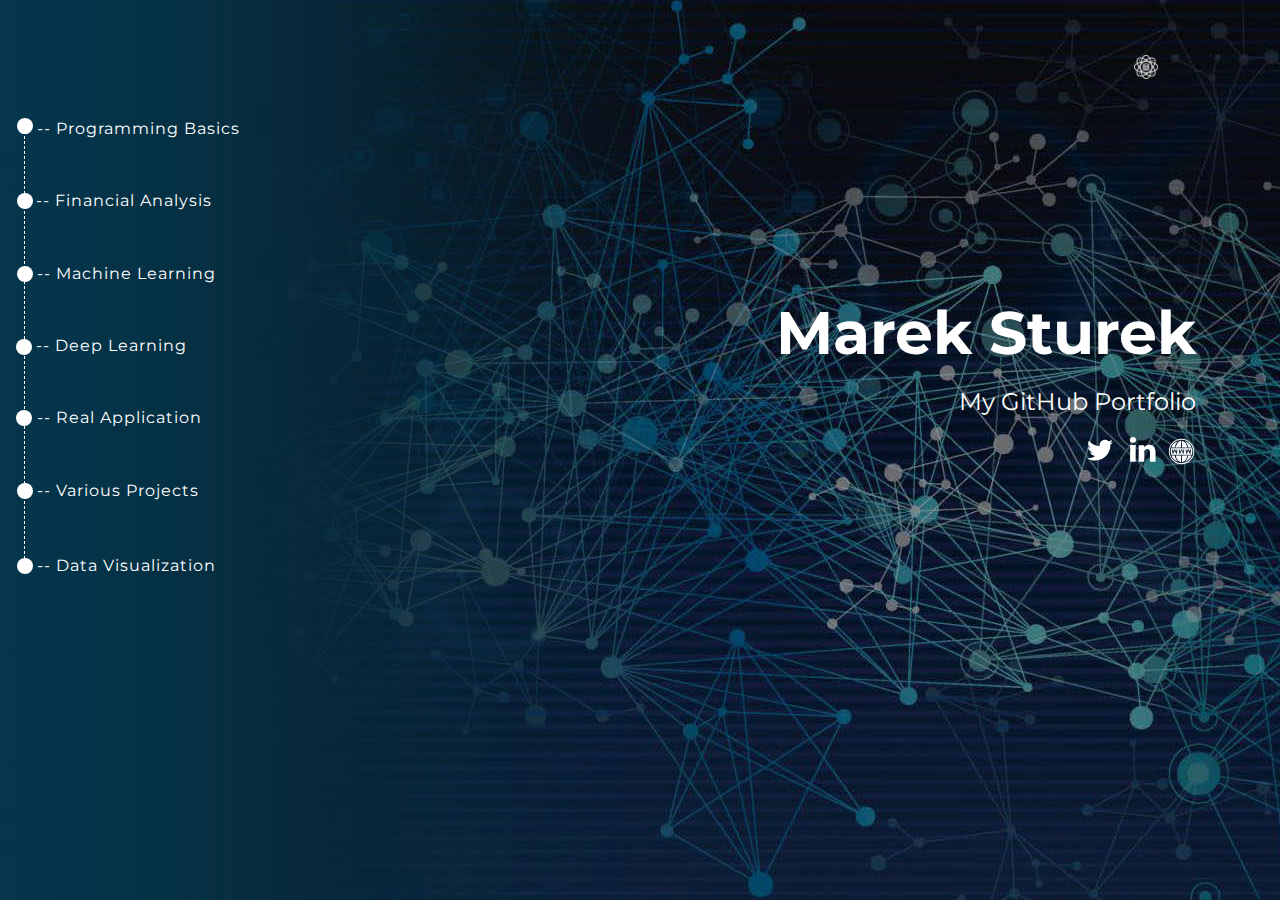
==== commit f071c9a6: "Update index.html" ====
--- a/index.html
+++ b/index.html
@@ -11,7 +11,7 @@
 <link rel="stylesheet" href="Page-1.css" media="screen">
     <script class="u-script" type="text/javascript" src="jquery.js" defer=""></script>
     <script class="u-script" type="text/javascript" src="nicepage.js" defer=""></script>
-    <meta name="generator" content="Nicepage 2.28.1, nicepage.com">
+    <meta name="generator" content="Nicepage 2.29.5, nicepage.com">
     <link id="u-theme-google-font" rel="stylesheet" href="https://fonts.googleapis.com/css?family=Open+Sans:300,300i,400,400i,600,600i,700,700i,800,800i">
     <link id="u-page-google-font" rel="stylesheet" href="https://fonts.googleapis.com/css?family=Montserrat:100,100i,200,200i,300,300i,400,400i,500,500i,600,600i,700,700i,800,800i,900,900i">
     
@@ -55,7 +55,7 @@
         <div class="u-shape u-shape-circle u-white u-shape-6"></div>
         <a href="https://github.com/mareksturek/various-projects" class="u-btn u-button-style u-custom-font u-font-montserrat u-none u-btn-6">O -- Various Projects</a>
         <div class="u-shape u-shape-circle u-white u-shape-7"></div>
-        <a href="https://github.com/mareksturek/kaggle-competition" class="u-btn u-button-style u-custom-font u-font-montserrat u-none u-btn-7">O -- Kaggle Competition</a>
+        <a href="https://github.com/mareksturek/data-visualization" class="u-btn u-button-style u-custom-font u-font-montserrat u-none u-btn-7">O -- Data Visualization</a>
       </div>
     </section>
     
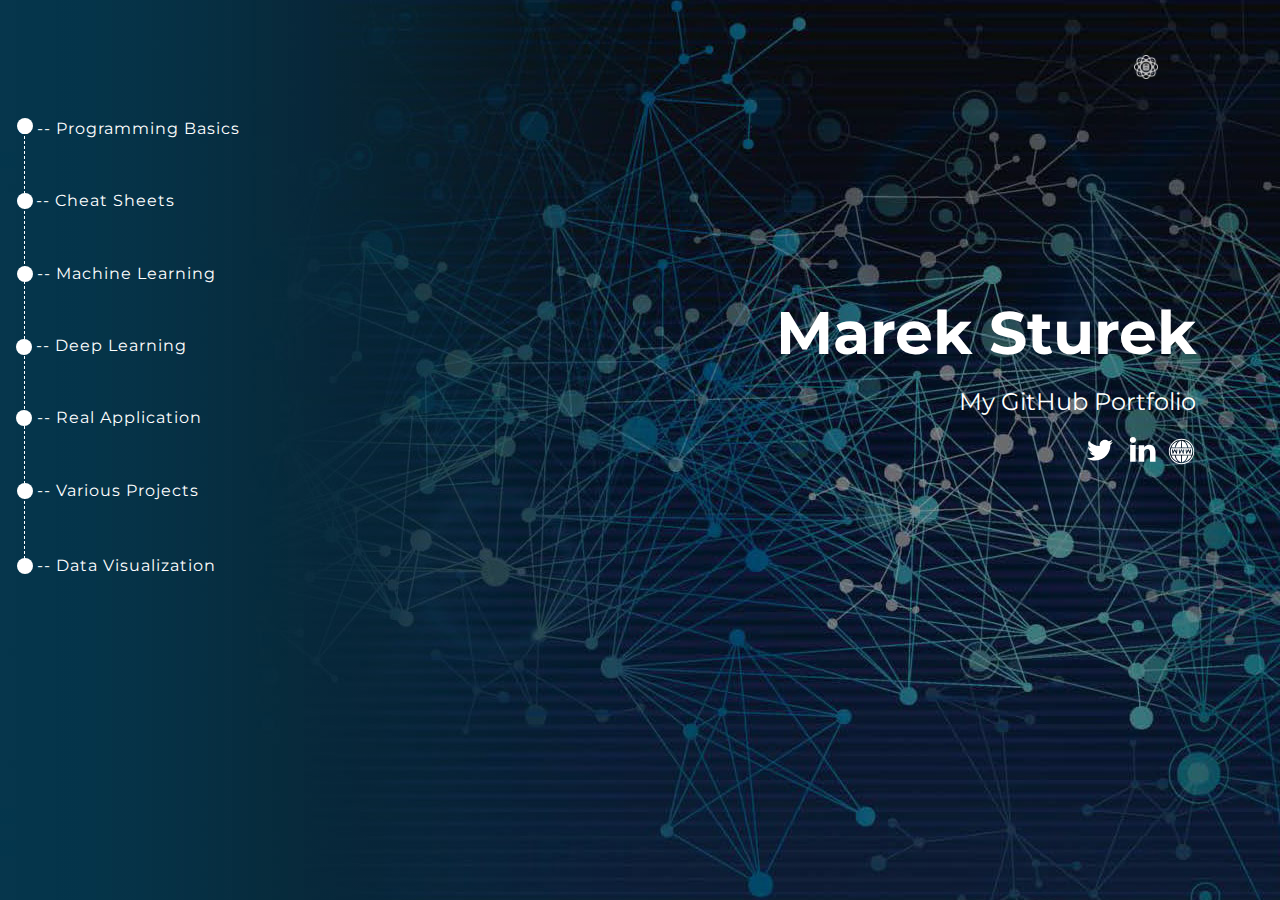
==== commit 6ec9f708: "Update index.html" ====
--- a/index.html
+++ b/index.html
@@ -35,7 +35,7 @@
         <img src="images/ds.png" alt="" class="u-image u-image-default u-image-1" data-image-width="100" data-image-height="100" data-href="https://github.com/mareksturek/mareksturek.github.io/blob/master/mydsportfolio.pdf">
         <a href="https://github.com/mareksturek/programming-basics" class="u-btn u-button-style u-custom-font u-font-montserrat u-none u-btn-1">O -- Programming Basics</a>
         <div class="u-shape u-shape-circle u-white u-shape-1"></div>
-        <a href="https://github.com/mareksturek/financial-analysis" class="u-btn u-button-style u-custom-font u-font-montserrat u-none u-btn-2">O -- Financial Analysis</a>
+        <a href="https://github.com/mareksturek/cheat-sheets" class="u-btn u-button-style u-custom-font u-font-montserrat u-none u-btn-2">O -- Cheat Sheets</a>
         <div class="u-shape u-shape-circle u-white u-shape-2"></div>
         <a href="https://github.com/mareksturek/machine-learning" class="u-btn u-button-style u-custom-font u-font-montserrat u-none u-btn-3">O -- Machine Learning</a>
         <div class="u-shape u-shape-circle u-white u-shape-3"></div>
--- a/nicepage.css
+++ b/nicepage.css
@@ -4343,16 +4343,19 @@
 }
 .u-block-content > :first-child,
 .u-product-desc > :first-child,
+.u-product-tab-pane > :first-child,
 .u-post-content > :first-child {
   margin-top: 0;
 }
 .u-block-content > :last-child,
 .u-product-desc > :last-child,
+.u-product-tab-pane > :last-child,
 .u-post-content > :last-child {
   margin-bottom: 0;
 }
 .u-block-content p,
 .u-product-desc p,
+.u-product-tab-pane p,
 .u-post-content p {
   text-decoration: inherit !important;
   color: inherit !important;
@@ -15607,7 +15610,6 @@
 }
 .u-enable-responsive.u-offcanvas .u-sidenav {
   height: 100vh;
-  overflow: auto;
   transition: margin-left 500ms ease;
   border-top: none;
   border-bottom: none;
@@ -15630,7 +15632,6 @@
 }
 .u-enable-responsive:not(.u-offcanvas) .u-sidenav {
   display: none;
-  overflow: auto;
 }
 .u-enable-responsive:not(.u-offcanvas).open .u-sidenav {
   display: block;
@@ -15648,6 +15649,14 @@
 }
 .u-menu-overlay:not(.u-opacity) {
   opacity: 0;
+}
+.u-sidenav-overflow {
+  overflow: auto;
+  position: absolute !important;
+  top: 0;
+  bottom: 0;
+  right: 0;
+  left: 0;
 }
 .u-offcanvas-unshifted-left .u-body > *,
 .u-offcanvas-unshifted-left.u-body > * {
@@ -17246,6 +17255,7 @@
 .u-tab-link .u-icon > svg + img {
   position: absolute !important;
   left: 0 !important;
+  top: calc(49.5%);
   display: inline !important;
   padding: 0.5em !important;
   margin: 0 !important;
@@ -17257,7 +17267,6 @@
   width: 0 !important;
   height: 0 !important;
   line-height: 1 !important;
-  vertical-align: middle !important;
 }
 .u-login {
   display: table;
@@ -30749,23 +30758,79 @@
 
 
 /*end-variables sitestylecss*/
- .u-header {background-image: none}
-.u-header .u-sheet-1 {min-height: 80px}
-.u-header .u-image-1 {margin: 22px auto 0 0}
-.u-header .u-logo-image-1 {max-width: 64px; max-height: 64px}
-.u-header .u-menu-1 {margin: -32px 0 22px auto}
-.u-header .u-nav-1 {font-size: 1rem; letter-spacing: 0}
-.u-header .u-nav-2 {font-size: 1.25rem} 
-@media (max-width: 1199px){ .u-header .u-image-1 {width: 64px; height: 32px}
-.u-header .u-menu-1 {width: auto} }
-
-@media (max-width: 767px){ .u-header .u-image-1 {width: auto} }
-@media (max-width: 575px){ .u-header .u-image-1 {width: 64px} }
- .u-footer .u-sheet-1 {min-height: 120px} 
-@media (max-width: 1199px){ .u-footer .u-sheet-1 {min-height: 99px} }
-@media (max-width: 991px){ .u-footer .u-sheet-1 {min-height: 76px} }
-@media (max-width: 767px){ .u-footer .u-sheet-1 {min-height: 57px} }
-@media (max-width: 575px){ .u-footer .u-sheet-1 {min-height: 36px} }
+.u-header {
+  background-image: none;
+}
+
+.u-header .u-sheet-1 {
+  min-height: 80px;
+}
+
+.u-header .u-image-1 {
+  margin: 22px auto 0 0;
+}
+
+.u-header .u-logo-image-1 {
+  max-width: 64px;
+  max-height: 64px;
+}
+
+.u-header .u-menu-1 {
+  margin: -32px 0 22px auto;
+}
+
+.u-header .u-nav-1 {
+  font-size: 1rem;
+  letter-spacing: 0px;
+}
+
+.u-header .u-nav-2 {
+  font-size: 1.25rem;
+}
+@media (max-width: 1199px) {
+  .u-header .u-image-1 {
+    width: 64px;
+    height: 32px;
+  }
+
+  .u-header .u-menu-1 {
+    width: auto;
+  }
+}
+
+@media (max-width: 767px) {
+  .u-header .u-image-1 {
+    width: auto;
+  }
+}
+@media (max-width: 575px) {
+  .u-header .u-image-1 {
+    width: 64px;
+  }
+}
+.u-footer .u-sheet-1 {
+  min-height: 120px;
+}
+@media (max-width: 1199px) {
+  .u-footer .u-sheet-1 {
+    min-height: 99px;
+  }
+}
+@media (max-width: 991px) {
+  .u-footer .u-sheet-1 {
+    min-height: 76px;
+  }
+}
+@media (max-width: 767px) {
+  .u-footer .u-sheet-1 {
+    min-height: 57px;
+  }
+}
+@media (max-width: 575px) {
+  .u-footer .u-sheet-1 {
+    min-height: 36px;
+  }
+}
 
  /*begin-variables base-font-size*/ 
  html { font-size: 16px; }
--- a/Page-1.css
+++ b/Page-1.css
@@ -1,111 +1,570 @@
-.u-section-1 {background-image: linear-gradient(0deg, rgba(0,0,0,0.4), rgba(0,0,0,0.4)), url("images/Background.jpg"); background-position: 50% 50%}
-.u-section-1 .u-sheet-1 {min-height: 100vh}
-.u-section-1 .u-line-1 {border-style: dashed; left: -46px; top: 126px; position: absolute; height: 438px; transform-origin: center top 0}
-.u-section-1 .u-image-1 {width: 24px; height: 24px; margin: 55px 52px 0 auto}
-.u-section-1 .u-btn-1 {border-style: none; font-size: 1rem; margin: 39px auto 0 -52px; padding: 0}
-.u-section-1 .u-shape-1 {width: 16px; height: 16px; margin: -22px auto 0 -53px}
-.u-section-1 .u-btn-2 {border-style: none; font-size: 1rem; margin: 56px auto 0 -53px; padding: 0}
-.u-section-1 .u-shape-2 {width: 16px; height: 16px; margin: -20px auto 0 -53px}
-.u-section-1 .u-btn-3 {border-style: none; font-size: 1rem; margin: 54px auto 0 -52px; padding: 0}
-.u-section-1 .u-shape-3 {width: 16px; height: 16px; margin: -19px auto 0 -53px}
-.u-section-1 .u-btn-4 {border-style: none; font-size: 1rem; margin: 53px auto 0 -53px; padding: 0}
-.u-section-1 .u-shape-4 {width: 16px; height: 16px; margin: -19px auto 0 -54px}
-.u-section-1 .u-text-1 {font-size: 3.75rem; margin: -55px 14px 0 378px}
-.u-section-1 .u-btn-5 {border-style: none; font-size: 1rem; margin: 41px auto 0 -52px; padding: 0}
-.u-section-1 .u-shape-5 {width: 16px; height: 16px; margin: -19px auto 0 -54px}
-.u-section-1 .u-text-2 {font-weight: 400; font-size: 1.5rem; margin: -38px 14px 0 451px}
-.u-section-1 .u-social-icons-1 {height: 32px; min-height: 16px; width: 74px; min-width: 42px; white-space: nowrap; margin: 17px 52px 0 auto}
-.u-section-1 .u-icon-1 {height: 100%}
-.u-section-1 .u-icon-2 {height: 100%}
-.u-section-1 .u-icon-3 {height: 29px; width: 29px; background-image: none; margin: -29px 14px 0 auto}
-.u-section-1 .u-shape-6 {width: 16px; height: 16px; margin: 17px auto 0 -53px}
-.u-section-1 .u-btn-6 {border-style: none; font-size: 1rem; margin: -19px auto 0 -52px; padding: 0}
-.u-section-1 .u-shape-7 {width: 16px; height: 16px; margin: 56px auto 0 -53px}
-.u-section-1 .u-btn-7 {border-style: none; font-size: 1rem; margin: -19px auto 60px -52px; padding: 0} 
-
-@media (max-width: 1199px){ .u-section-1 .u-line-1 {left: -17px; top: 153px}
-.u-section-1 .u-image-1 {margin-top: 48px; margin-right: 69px}
-.u-section-1 .u-btn-1 {margin-top: 76px; margin-left: -23px}
-.u-section-1 .u-shape-1 {margin-left: -24px}
-.u-section-1 .u-btn-2 {margin-left: -22px}
-.u-section-1 .u-shape-2 {margin-left: -24px}
-.u-section-1 .u-btn-3 {margin-top: 55px; margin-left: -23px}
-.u-section-1 .u-shape-3 {margin-top: -20px; margin-left: -24px}
-.u-section-1 .u-btn-4 {margin-top: 54px; margin-left: -23px}
-.u-section-1 .u-shape-4 {margin-top: -18px; margin-left: -25px}
-.u-section-1 .u-text-1 {width: auto; margin-top: -70px; margin-right: 35px; margin-left: 411px}
-.u-section-1 .u-btn-5 {margin-top: 55px; margin-left: -23px}
-.u-section-1 .u-shape-5 {margin-top: -17px; margin-left: -25px}
-.u-section-1 .u-text-2 {width: auto; margin-top: -59px; margin-right: 35px; margin-left: 334px}
-.u-section-1 .u-social-icons-1 {margin-top: 21px; margin-right: 69px}
-.u-section-1 .u-icon-3 {margin-right: 33px}
-.u-section-1 .u-shape-6 {margin-top: 33px; margin-left: -24px}
-.u-section-1 .u-btn-6 {margin-left: -21px}
-.u-section-1 .u-shape-7 {margin-top: 51px; margin-left: -25px}
-.u-section-1 .u-btn-7 {margin-top: -17px; margin-left: -23px} }
-
-@media (max-width: 991px){ .u-section-1 .u-sheet-1 {min-height: 653px}
-.u-section-1 .u-line-1 {left: -13px; top: 72px; margin-right: 732px}
-.u-section-1 .u-image-1 {margin-top: 51px; margin-right: 164px}
-.u-section-1 .u-btn-1 {margin-top: -8px; margin-left: -19px}
-.u-section-1 .u-shape-1 {margin-top: -17px; margin-left: -20px}
-.u-section-1 .u-btn-2 {margin-top: 52px; margin-left: -19px}
-.u-section-1 .u-shape-2 {margin-left: -21px}
-.u-section-1 .u-btn-3 {margin-left: -19px}
-.u-section-1 .u-shape-3 {margin-left: -20px}
-.u-section-1 .u-btn-4 {margin-left: -19px}
-.u-section-1 .u-shape-4 {margin-left: -21px}
-.u-section-1 .u-text-1 {margin-top: -55px; margin-right: 7px; margin-left: 277px}
-.u-section-1 .u-btn-5 {margin-top: 41px; margin-left: -19px}
-.u-section-1 .u-shape-5 {margin-top: -18px; margin-left: -20px}
-.u-section-1 .u-text-2 {margin-top: -52px; margin-right: 7px; margin-left: 375px}
-.u-section-1 .u-social-icons-1 {margin-top: 11px; margin-right: 46px}
-.u-section-1 .u-icon-3 {margin-right: 7px}
-.u-section-1 .u-shape-6 {margin-top: 36px; margin-left: -20px}
-.u-section-1 .u-btn-6 {margin-left: -19px}
-.u-section-1 .u-shape-7 {margin-top: 53px; margin-left: -20px}
-.u-section-1 .u-btn-7 {margin-top: -19px; margin-left: -19px} }
-
-@media (max-width: 767px){ .u-section-1 .u-sheet-1 {min-height: 859px}
-.u-section-1 .u-line-1 {left: -4px; top: 112px; height: 585px; margin-right: 552px}
-.u-section-1 .u-image-1 {margin-top: 78px; margin-right: 55px}
-.u-section-1 .u-btn-1 {margin-top: 7px; margin-left: -10px}
-.u-section-1 .u-shape-1 {margin-top: -22px; margin-left: -11px}
-.u-section-1 .u-btn-2 {margin-top: 56px; margin-left: -11px}
-.u-section-1 .u-shape-2 {margin-top: -19px; margin-left: -11px}
-.u-section-1 .u-btn-3 {margin-top: 53px; margin-left: -10px}
-.u-section-1 .u-shape-3 {margin-top: -19px; margin-left: -11px}
-.u-section-1 .u-btn-4 {margin-top: 53px; margin-left: -11px}
-.u-section-1 .u-shape-4 {margin-top: -21px; margin-left: -12px}
-.u-section-1 .u-text-1 {margin-top: 49px; margin-right: 11px; margin-left: 46px}
-.u-section-1 .u-btn-5 {margin-top: 81px; margin-left: -10px}
-.u-section-1 .u-shape-5 {margin-top: -19px; margin-left: -12px}
-.u-section-1 .u-text-2 {margin-top: -89px; margin-right: 11px; margin-left: 230px}
-.u-section-1 .u-social-icons-1 {margin-top: 12px; margin-right: auto; margin-left: 420px}
-.u-section-1 .u-icon-3 {margin-right: 6px}
-.u-section-1 .u-shape-6 {margin-top: 75px; margin-left: -12px}
-.u-section-1 .u-btn-6 {margin-left: -8px}
-.u-section-1 .u-shape-7 {margin-top: 52px; margin-left: -12px}
-.u-section-1 .u-btn-7 {margin-left: -11px} }
-
-@media (max-width: 575px){ .u-section-1 .u-sheet-1 {min-height: 899px}
-.u-section-1 .u-line-1 {left: -7px; top: 86px; height: 555px; margin-right: 352px}
-.u-section-1 .u-image-1 {margin-top: 141px; margin-right: 12px}
-.u-section-1 .u-btn-1 {margin-top: -82px; margin-left: -12px}
-.u-section-1 .u-shape-1 {margin-top: -19px; margin-left: -14px}
-.u-section-1 .u-btn-2 {margin-top: 49px; margin-left: -12px}
-.u-section-1 .u-shape-2 {margin-top: -20px; margin-left: -14px}
-.u-section-1 .u-btn-3 {margin-top: 50px; margin-left: -13px}
-.u-section-1 .u-shape-3 {margin-top: -20px; margin-left: -14px}
-.u-section-1 .u-btn-4 {margin-top: 52px; margin-left: -14px}
-.u-section-1 .u-shape-4 {margin-top: -20px; margin-left: -15px}
-.u-section-1 .u-text-1 {font-size: 2.25rem; margin-top: 43px; margin-right: -4px; margin-left: 58px}
-.u-section-1 .u-btn-5 {margin-top: 99px; margin-left: -14px}
-.u-section-1 .u-shape-5 {margin-top: -20px; margin-left: -15px}
-.u-section-1 .u-text-2 {font-size: 1.25rem; margin-top: -105px; margin-right: -4px; margin-left: 131px}
-.u-section-1 .u-social-icons-1 {margin-top: 8px; margin-right: 30px; margin-left: auto}
-.u-section-1 .u-icon-3 {margin-right: -5px}
-.u-section-1 .u-shape-6 {margin-top: 92px; margin-left: -14px}
-.u-section-1 .u-btn-6 {margin-left: -14px}
-.u-section-1 .u-shape-7 {margin-top: 56px; margin-left: -15px}
-.u-section-1 .u-btn-7 {margin-left: -12px} }+.u-section-1 {
+  background-image: linear-gradient(0deg, rgba(0,0,0,0.4), rgba(0,0,0,0.4)), url("images/Background.jpg");
+  background-position: 50% 50%;
+}
+
+.u-section-1 .u-sheet-1 {
+  min-height: 100vh;
+}
+
+.u-section-1 .u-line-1 {
+  border-style: dashed;
+  left: -46px;
+  top: 126px;
+  position: absolute;
+  height: 438px;
+  transform-origin: center top 0;
+}
+
+.u-section-1 .u-image-1 {
+  width: 24px;
+  height: 24px;
+  margin: 55px 52px 0 auto;
+}
+
+.u-section-1 .u-btn-1 {
+  border-style: none;
+  font-size: 1rem;
+  margin: 39px auto 0 -52px;
+  padding: 0;
+}
+
+.u-section-1 .u-shape-1 {
+  width: 16px;
+  height: 16px;
+  margin: -22px auto 0 -53px;
+}
+
+.u-section-1 .u-btn-2 {
+  border-style: none;
+  font-size: 1rem;
+  margin: 56px auto 0 -53px;
+  padding: 0;
+}
+
+.u-section-1 .u-shape-2 {
+  width: 16px;
+  height: 16px;
+  margin: -20px auto 0 -53px;
+}
+
+.u-section-1 .u-btn-3 {
+  border-style: none;
+  font-size: 1rem;
+  margin: 54px auto 0 -52px;
+  padding: 0;
+}
+
+.u-section-1 .u-shape-3 {
+  width: 16px;
+  height: 16px;
+  margin: -19px auto 0 -53px;
+}
+
+.u-section-1 .u-btn-4 {
+  border-style: none;
+  font-size: 1rem;
+  margin: 53px auto 0 -53px;
+  padding: 0;
+}
+
+.u-section-1 .u-shape-4 {
+  width: 16px;
+  height: 16px;
+  margin: -19px auto 0 -54px;
+}
+
+.u-section-1 .u-text-1 {
+  font-size: 3.75rem;
+  margin: -55px 14px 0 378px;
+}
+
+.u-section-1 .u-btn-5 {
+  border-style: none;
+  font-size: 1rem;
+  margin: 41px auto 0 -52px;
+  padding: 0;
+}
+
+.u-section-1 .u-shape-5 {
+  width: 16px;
+  height: 16px;
+  margin: -19px auto 0 -54px;
+}
+
+.u-section-1 .u-text-2 {
+  font-weight: 400;
+  font-size: 1.5rem;
+  margin: -38px 14px 0 451px;
+}
+
+.u-section-1 .u-social-icons-1 {
+  height: 32px;
+  min-height: 16px;
+  width: 74px;
+  min-width: 42px;
+  white-space: nowrap;
+  margin: 17px 52px 0 auto;
+}
+
+.u-section-1 .u-icon-1 {
+  height: 100%;
+}
+
+.u-section-1 .u-icon-2 {
+  height: 100%;
+}
+
+.u-section-1 .u-icon-3 {
+  height: 29px;
+  width: 29px;
+  background-image: none;
+  margin: -29px 14px 0 auto;
+}
+
+.u-section-1 .u-shape-6 {
+  width: 16px;
+  height: 16px;
+  margin: 17px auto 0 -53px;
+}
+
+.u-section-1 .u-btn-6 {
+  border-style: none;
+  font-size: 1rem;
+  margin: -19px auto 0 -52px;
+  padding: 0;
+}
+
+.u-section-1 .u-shape-7 {
+  width: 16px;
+  height: 16px;
+  margin: 56px auto 0 -53px;
+}
+
+.u-section-1 .u-btn-7 {
+  border-style: none;
+  font-size: 1rem;
+  margin: -19px auto 60px -52px;
+  padding: 0;
+}
+
+@media (max-width: 1199px) {
+  .u-section-1 .u-line-1 {
+    left: -17px;
+    top: 153px;
+  }
+
+  .u-section-1 .u-image-1 {
+    margin-top: 48px;
+    margin-right: 69px;
+  }
+
+  .u-section-1 .u-btn-1 {
+    margin-top: 76px;
+    margin-left: -23px;
+  }
+
+  .u-section-1 .u-shape-1 {
+    margin-left: -24px;
+  }
+
+  .u-section-1 .u-btn-2 {
+    margin-left: -22px;
+  }
+
+  .u-section-1 .u-shape-2 {
+    margin-left: -24px;
+  }
+
+  .u-section-1 .u-btn-3 {
+    margin-top: 55px;
+    margin-left: -23px;
+  }
+
+  .u-section-1 .u-shape-3 {
+    margin-top: -20px;
+    margin-left: -24px;
+  }
+
+  .u-section-1 .u-btn-4 {
+    margin-top: 54px;
+    margin-left: -23px;
+  }
+
+  .u-section-1 .u-shape-4 {
+    margin-top: -18px;
+    margin-left: -25px;
+  }
+
+  .u-section-1 .u-text-1 {
+    width: auto;
+    margin-top: -70px;
+    margin-right: 35px;
+    margin-left: 411px;
+  }
+
+  .u-section-1 .u-btn-5 {
+    margin-top: 55px;
+    margin-left: -23px;
+  }
+
+  .u-section-1 .u-shape-5 {
+    margin-top: -17px;
+    margin-left: -25px;
+  }
+
+  .u-section-1 .u-text-2 {
+    width: auto;
+    margin-top: -59px;
+    margin-right: 35px;
+    margin-left: 334px;
+  }
+
+  .u-section-1 .u-social-icons-1 {
+    margin-top: 21px;
+    margin-right: 69px;
+  }
+
+  .u-section-1 .u-icon-3 {
+    margin-right: 33px;
+  }
+
+  .u-section-1 .u-shape-6 {
+    margin-top: 33px;
+    margin-left: -24px;
+  }
+
+  .u-section-1 .u-btn-6 {
+    margin-left: -21px;
+  }
+
+  .u-section-1 .u-shape-7 {
+    margin-top: 51px;
+    margin-left: -25px;
+  }
+
+  .u-section-1 .u-btn-7 {
+    margin-top: -17px;
+    margin-left: -23px;
+  }
+}
+
+@media (max-width: 991px) {
+  .u-section-1 .u-sheet-1 {
+    min-height: 653px;
+  }
+
+  .u-section-1 .u-line-1 {
+    left: -13px;
+    top: 72px;
+    margin-right: 732px;
+  }
+
+  .u-section-1 .u-image-1 {
+    margin-top: 51px;
+    margin-right: 164px;
+  }
+
+  .u-section-1 .u-btn-1 {
+    margin-top: -8px;
+    margin-left: -19px;
+  }
+
+  .u-section-1 .u-shape-1 {
+    margin-top: -17px;
+    margin-left: -20px;
+  }
+
+  .u-section-1 .u-btn-2 {
+    margin-top: 52px;
+    margin-left: -19px;
+  }
+
+  .u-section-1 .u-shape-2 {
+    margin-left: -21px;
+  }
+
+  .u-section-1 .u-btn-3 {
+    margin-left: -19px;
+  }
+
+  .u-section-1 .u-shape-3 {
+    margin-left: -20px;
+  }
+
+  .u-section-1 .u-btn-4 {
+    margin-left: -19px;
+  }
+
+  .u-section-1 .u-shape-4 {
+    margin-left: -21px;
+  }
+
+  .u-section-1 .u-text-1 {
+    margin-top: -55px;
+    margin-right: 7px;
+    margin-left: 277px;
+  }
+
+  .u-section-1 .u-btn-5 {
+    margin-top: 41px;
+    margin-left: -19px;
+  }
+
+  .u-section-1 .u-shape-5 {
+    margin-top: -18px;
+    margin-left: -20px;
+  }
+
+  .u-section-1 .u-text-2 {
+    margin-top: -52px;
+    margin-right: 7px;
+    margin-left: 375px;
+  }
+
+  .u-section-1 .u-social-icons-1 {
+    margin-top: 11px;
+    margin-right: 46px;
+  }
+
+  .u-section-1 .u-icon-3 {
+    margin-right: 7px;
+  }
+
+  .u-section-1 .u-shape-6 {
+    margin-top: 36px;
+    margin-left: -20px;
+  }
+
+  .u-section-1 .u-btn-6 {
+    margin-left: -19px;
+  }
+
+  .u-section-1 .u-shape-7 {
+    margin-top: 53px;
+    margin-left: -20px;
+  }
+
+  .u-section-1 .u-btn-7 {
+    margin-top: -19px;
+    margin-left: -19px;
+  }
+}
+
+@media (max-width: 767px) {
+  .u-section-1 .u-sheet-1 {
+    min-height: 859px;
+  }
+
+  .u-section-1 .u-line-1 {
+    left: -4px;
+    top: 112px;
+    height: 585px;
+    margin-right: 552px;
+  }
+
+  .u-section-1 .u-image-1 {
+    margin-top: 78px;
+    margin-right: 55px;
+  }
+
+  .u-section-1 .u-btn-1 {
+    margin-top: 7px;
+    margin-left: -10px;
+  }
+
+  .u-section-1 .u-shape-1 {
+    margin-top: -22px;
+    margin-left: -11px;
+  }
+
+  .u-section-1 .u-btn-2 {
+    margin-top: 56px;
+    margin-left: -11px;
+  }
+
+  .u-section-1 .u-shape-2 {
+    margin-top: -19px;
+    margin-left: -11px;
+  }
+
+  .u-section-1 .u-btn-3 {
+    margin-top: 53px;
+    margin-left: -10px;
+  }
+
+  .u-section-1 .u-shape-3 {
+    margin-top: -19px;
+    margin-left: -11px;
+  }
+
+  .u-section-1 .u-btn-4 {
+    margin-top: 53px;
+    margin-left: -11px;
+  }
+
+  .u-section-1 .u-shape-4 {
+    margin-top: -21px;
+    margin-left: -12px;
+  }
+
+  .u-section-1 .u-text-1 {
+    margin-top: 49px;
+    margin-right: 11px;
+    margin-left: 46px;
+  }
+
+  .u-section-1 .u-btn-5 {
+    margin-top: 81px;
+    margin-left: -10px;
+  }
+
+  .u-section-1 .u-shape-5 {
+    margin-top: -19px;
+    margin-left: -12px;
+  }
+
+  .u-section-1 .u-text-2 {
+    margin-top: -89px;
+    margin-right: 11px;
+    margin-left: 230px;
+  }
+
+  .u-section-1 .u-social-icons-1 {
+    margin-top: 12px;
+    margin-right: auto;
+    margin-left: 420px;
+  }
+
+  .u-section-1 .u-icon-3 {
+    margin-right: 6px;
+  }
+
+  .u-section-1 .u-shape-6 {
+    margin-top: 75px;
+    margin-left: -12px;
+  }
+
+  .u-section-1 .u-btn-6 {
+    margin-left: -8px;
+  }
+
+  .u-section-1 .u-shape-7 {
+    margin-top: 52px;
+    margin-left: -12px;
+  }
+
+  .u-section-1 .u-btn-7 {
+    margin-left: -11px;
+  }
+}
+
+@media (max-width: 575px) {
+  .u-section-1 .u-sheet-1 {
+    min-height: 899px;
+  }
+
+  .u-section-1 .u-line-1 {
+    left: -7px;
+    top: 86px;
+    height: 555px;
+    margin-right: 352px;
+  }
+
+  .u-section-1 .u-image-1 {
+    margin-top: 141px;
+    margin-right: 12px;
+  }
+
+  .u-section-1 .u-btn-1 {
+    margin-top: -82px;
+    margin-left: -12px;
+  }
+
+  .u-section-1 .u-shape-1 {
+    margin-top: -19px;
+    margin-left: -14px;
+  }
+
+  .u-section-1 .u-btn-2 {
+    margin-top: 49px;
+    margin-left: -12px;
+  }
+
+  .u-section-1 .u-shape-2 {
+    margin-top: -20px;
+    margin-left: -14px;
+  }
+
+  .u-section-1 .u-btn-3 {
+    margin-top: 50px;
+    margin-left: -13px;
+  }
+
+  .u-section-1 .u-shape-3 {
+    margin-top: -20px;
+    margin-left: -14px;
+  }
+
+  .u-section-1 .u-btn-4 {
+    margin-top: 52px;
+    margin-left: -14px;
+  }
+
+  .u-section-1 .u-shape-4 {
+    margin-top: -20px;
+    margin-left: -15px;
+  }
+
+  .u-section-1 .u-text-1 {
+    font-size: 2.25rem;
+    margin-top: 43px;
+    margin-right: -4px;
+    margin-left: 58px;
+  }
+
+  .u-section-1 .u-btn-5 {
+    margin-top: 99px;
+    margin-left: -14px;
+  }
+
+  .u-section-1 .u-shape-5 {
+    margin-top: -20px;
+    margin-left: -15px;
+  }
+
+  .u-section-1 .u-text-2 {
+    font-size: 1.25rem;
+    margin-top: -105px;
+    margin-right: -4px;
+    margin-left: 131px;
+  }
+
+  .u-section-1 .u-social-icons-1 {
+    margin-top: 8px;
+    margin-right: 30px;
+    margin-left: auto;
+  }
+
+  .u-section-1 .u-icon-3 {
+    margin-right: -5px;
+  }
+
+  .u-section-1 .u-shape-6 {
+    margin-top: 92px;
+    margin-left: -14px;
+  }
+
+  .u-section-1 .u-btn-6 {
+    margin-left: -14px;
+  }
+
+  .u-section-1 .u-shape-7 {
+    margin-top: 56px;
+    margin-left: -15px;
+  }
+
+  .u-section-1 .u-btn-7 {
+    margin-left: -12px;
+  }
+}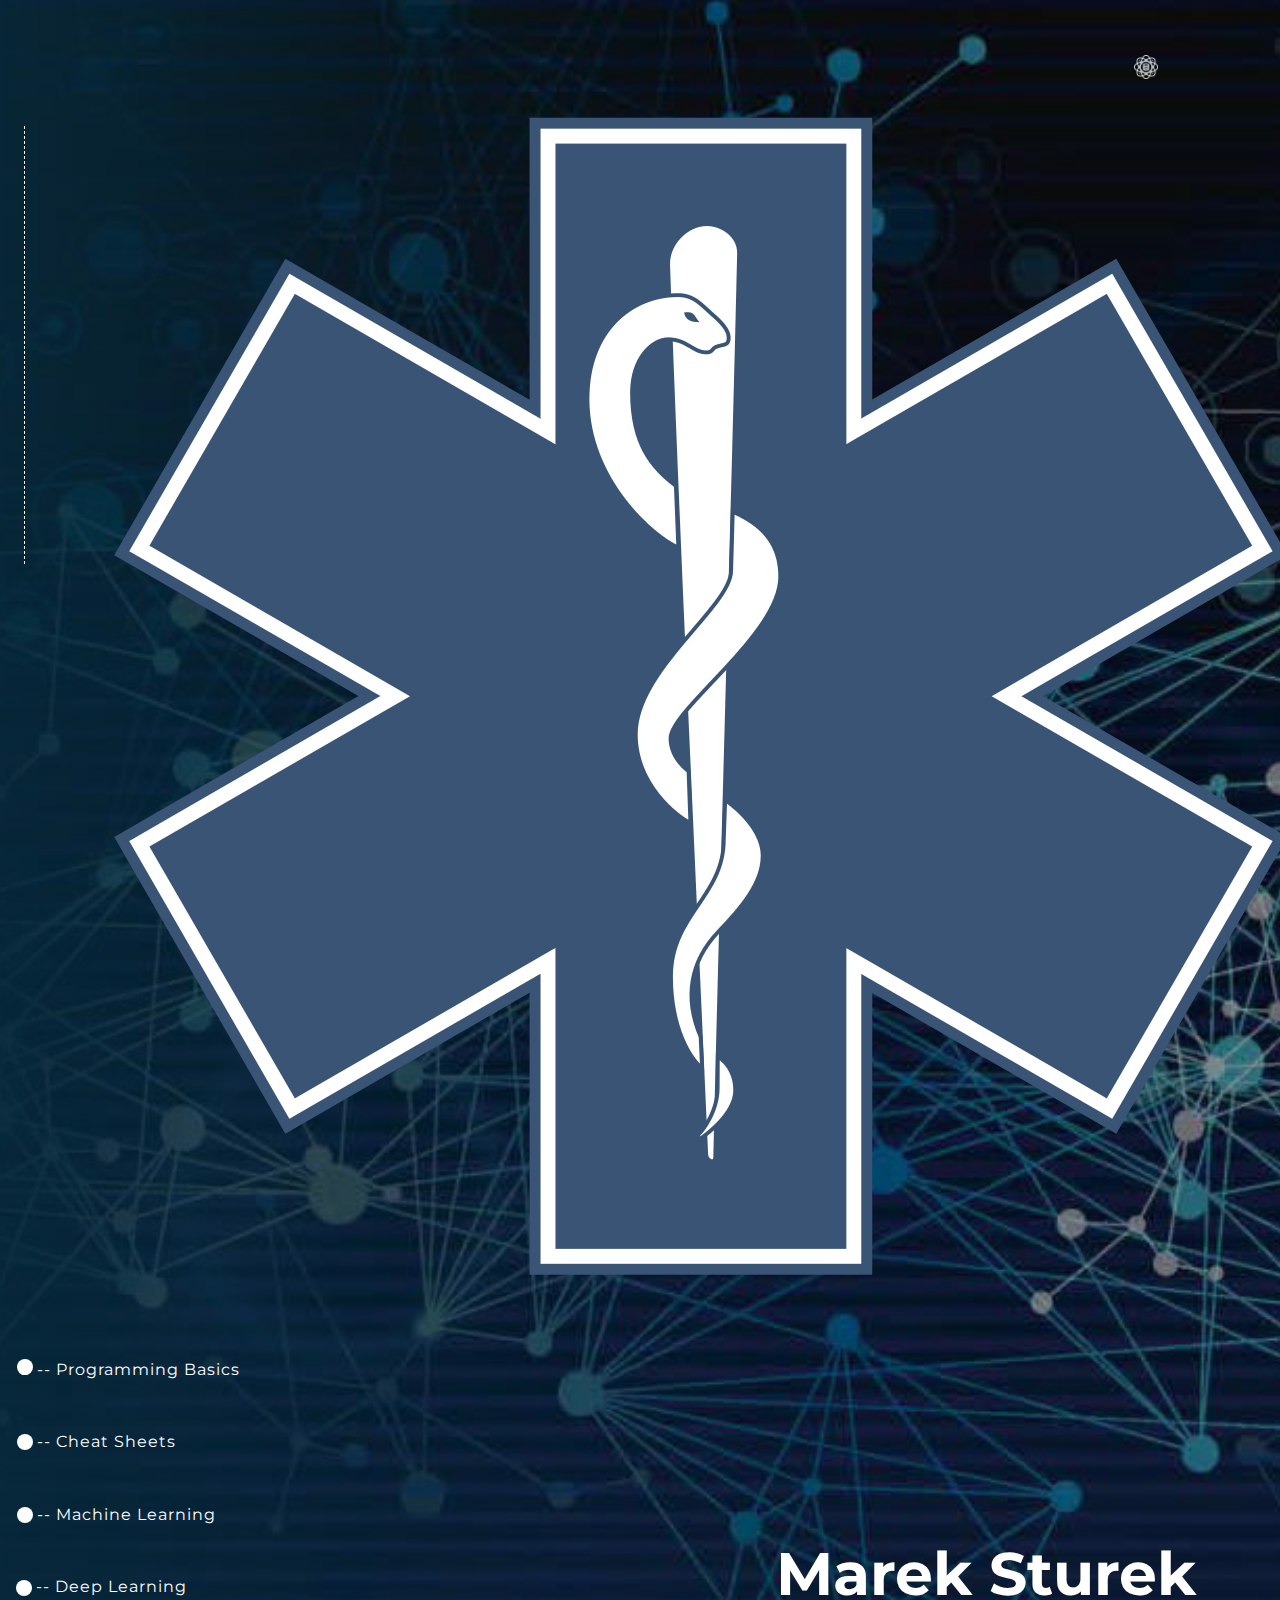
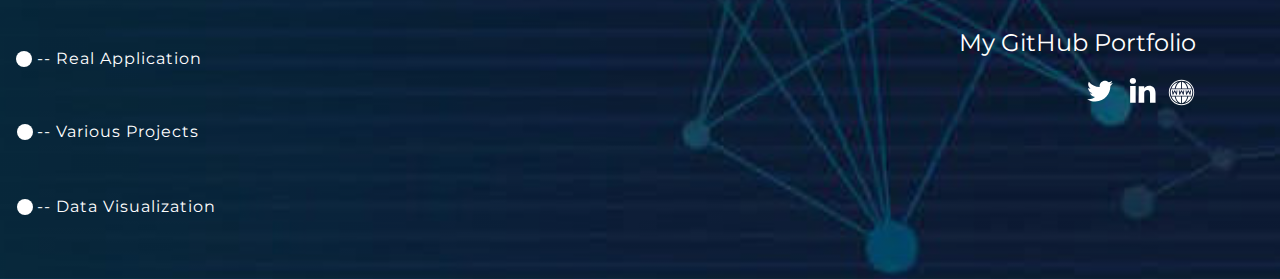
==== commit c194a1ab: "Update index.html" ====
--- a/index.html
+++ b/index.html
@@ -33,6 +33,7 @@
       <div class="u-clearfix u-sheet u-sheet-1">
         <div class="u-border-1 u-border-white u-line u-line-vertical u-line-1"></div>
         <img src="images/ds.png" alt="" class="u-image u-image-default u-image-1" data-image-width="100" data-image-height="100" data-href="https://github.com/mareksturek/mareksturek.github.io/blob/master/mydsportfolio.pdf">
+        <img src="images/healthcare.png" alt="" class="u-image u-image-default u-image-2" data-href="https://github.com/mareksturek/lectures-related">
         <a href="https://github.com/mareksturek/programming-basics" class="u-btn u-button-style u-custom-font u-font-montserrat u-none u-btn-1">O -- Programming Basics</a>
         <div class="u-shape u-shape-circle u-white u-shape-1"></div>
         <a href="https://github.com/mareksturek/cheat-sheets" class="u-btn u-button-style u-custom-font u-font-montserrat u-none u-btn-2">O -- Cheat Sheets</a>
--- a/Page-1.css
+++ b/Page-1.css
@@ -38,7 +38,7 @@
 .u-section-1 .u-btn-2 {
   border-style: none;
   font-size: 1rem;
-  margin: 56px auto 0 -53px;
+  margin: 56px auto 0 -52px;
   padding: 0;
 }
 
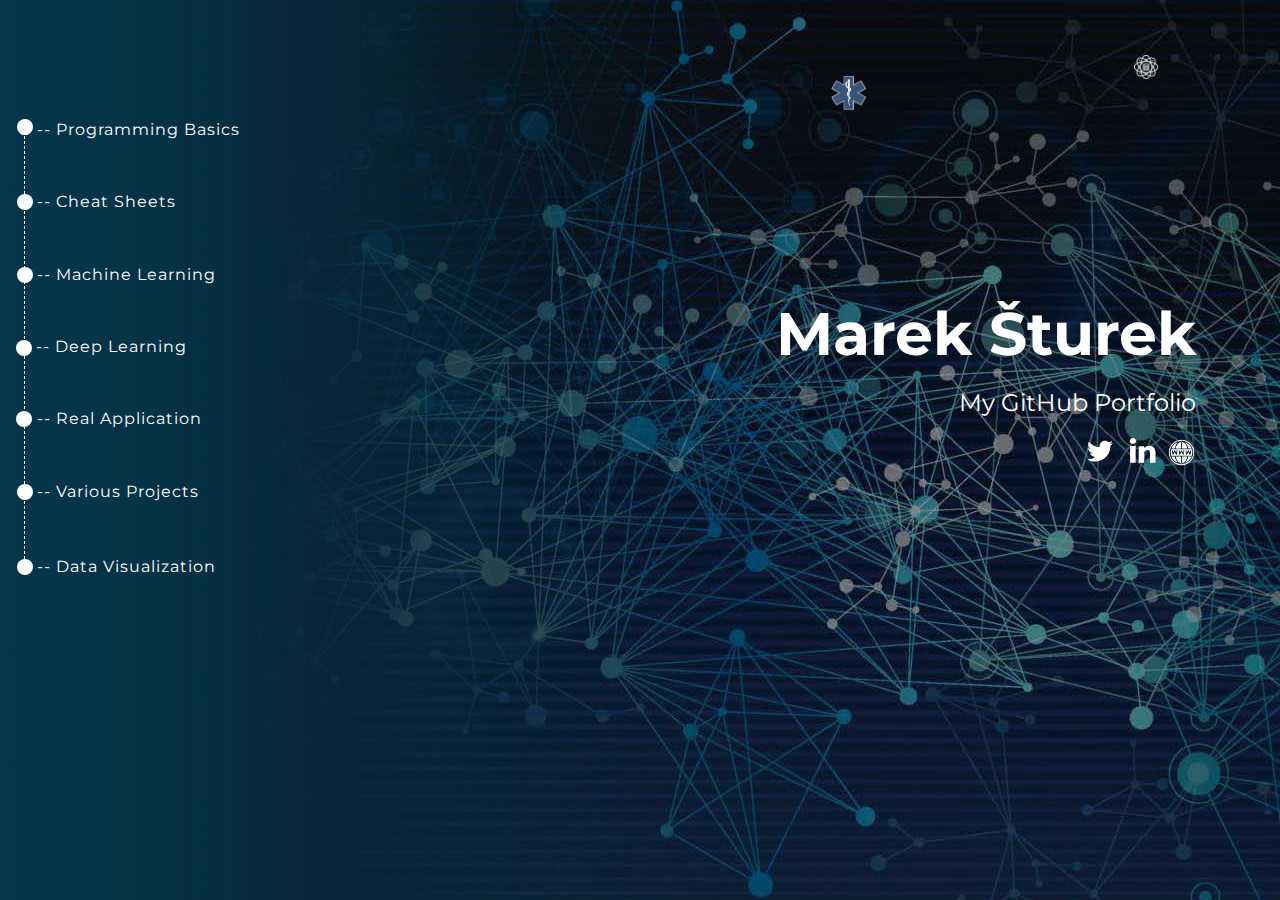
==== commit e11b6cd3: "Update index.html" ====
--- a/index.html
+++ b/index.html
@@ -42,7 +42,7 @@
         <div class="u-shape u-shape-circle u-white u-shape-3"></div>
         <a href="https://github.com/mareksturek/deep-learning" class="u-btn u-button-style u-custom-font u-font-montserrat u-none u-btn-4">O -- Deep Learning</a>
         <div class="u-shape u-shape-circle u-white u-shape-4"></div>
-        <h1 class="u-align-right u-custom-font u-font-montserrat u-text u-title u-text-1">Marek Sturek</h1>
+        <h1 class="u-align-right u-custom-font u-font-montserrat u-text u-title u-text-1">Marek Šturek</h1>
         <a href="https://github.com/mareksturek/real-application" class="u-btn u-button-style u-custom-font u-font-montserrat u-none u-btn-5">O -- Real Application</a>
         <div class="u-shape u-shape-circle u-white u-shape-5"></div>
         <h2 class="u-align-right u-custom-font u-font-montserrat u-text u-text-2">My GitHub Portfolio</h2>
--- a/Page-1.css
+++ b/Page-1.css
@@ -22,10 +22,16 @@
   margin: 55px 52px 0 auto;
 }
 
+.u-section-1 .u-image-2 {
+  width: 36px;
+  height: 36px;
+  margin: -4px 343px 0 auto;
+}
+
 .u-section-1 .u-btn-1 {
   border-style: none;
   font-size: 1rem;
-  margin: 39px auto 0 -52px;
+  margin: 8px auto 0 -52px;
   padding: 0;
 }
 
@@ -151,12 +157,19 @@
 @media (max-width: 1199px) {
   .u-section-1 .u-line-1 {
     left: -17px;
-    top: 153px;
+    top: 166px;
+    height: 425px;
+    transform-origin: center bottom 0px;
   }
 
   .u-section-1 .u-image-1 {
     margin-top: 48px;
     margin-right: 69px;
+  }
+
+  .u-section-1 .u-image-2 {
+    margin-top: -24px;
+    margin-right: 229px;
   }
 
   .u-section-1 .u-btn-1 {
@@ -250,14 +263,9 @@
 }
 
 @media (max-width: 991px) {
-  .u-section-1 .u-sheet-1 {
-    min-height: 653px;
-  }
-
   .u-section-1 .u-line-1 {
     left: -13px;
-    top: 72px;
-    margin-right: 732px;
+    top: 95px;
   }
 
   .u-section-1 .u-image-1 {
@@ -265,8 +273,13 @@
     margin-right: 164px;
   }
 
+  .u-section-1 .u-image-2 {
+    margin-top: 39px;
+    margin-right: 200px;
+  }
+
   .u-section-1 .u-btn-1 {
-    margin-top: -8px;
+    margin-top: -71px;
     margin-left: -19px;
   }
 
@@ -353,14 +366,13 @@
 
 @media (max-width: 767px) {
   .u-section-1 .u-sheet-1 {
-    min-height: 859px;
+    min-height: 777px;
   }
 
   .u-section-1 .u-line-1 {
     left: -4px;
-    top: 112px;
-    height: 585px;
-    margin-right: 552px;
+    top: 128px;
+    height: 569px;
   }
 
   .u-section-1 .u-image-1 {
@@ -368,8 +380,13 @@
     margin-right: 55px;
   }
 
+  .u-section-1 .u-image-2 {
+    margin-top: 27px;
+    margin-right: 123px;
+  }
+
   .u-section-1 .u-btn-1 {
-    margin-top: 7px;
+    margin-top: -44px;
     margin-left: -10px;
   }
 
@@ -461,23 +478,27 @@
 
 @media (max-width: 575px) {
   .u-section-1 .u-sheet-1 {
-    min-height: 899px;
+    min-height: 723px;
   }
 
   .u-section-1 .u-line-1 {
     left: -7px;
-    top: 86px;
-    height: 555px;
-    margin-right: 352px;
+    top: 108px;
+    height: 533px;
   }
 
   .u-section-1 .u-image-1 {
-    margin-top: 141px;
-    margin-right: 12px;
+    margin-top: 144px;
+    margin-right: 72px;
+  }
+
+  .u-section-1 .u-image-2 {
+    margin-top: -90px;
+    margin-right: 30px;
   }
 
   .u-section-1 .u-btn-1 {
-    margin-top: -82px;
+    margin-top: -19px;
     margin-left: -12px;
   }
 
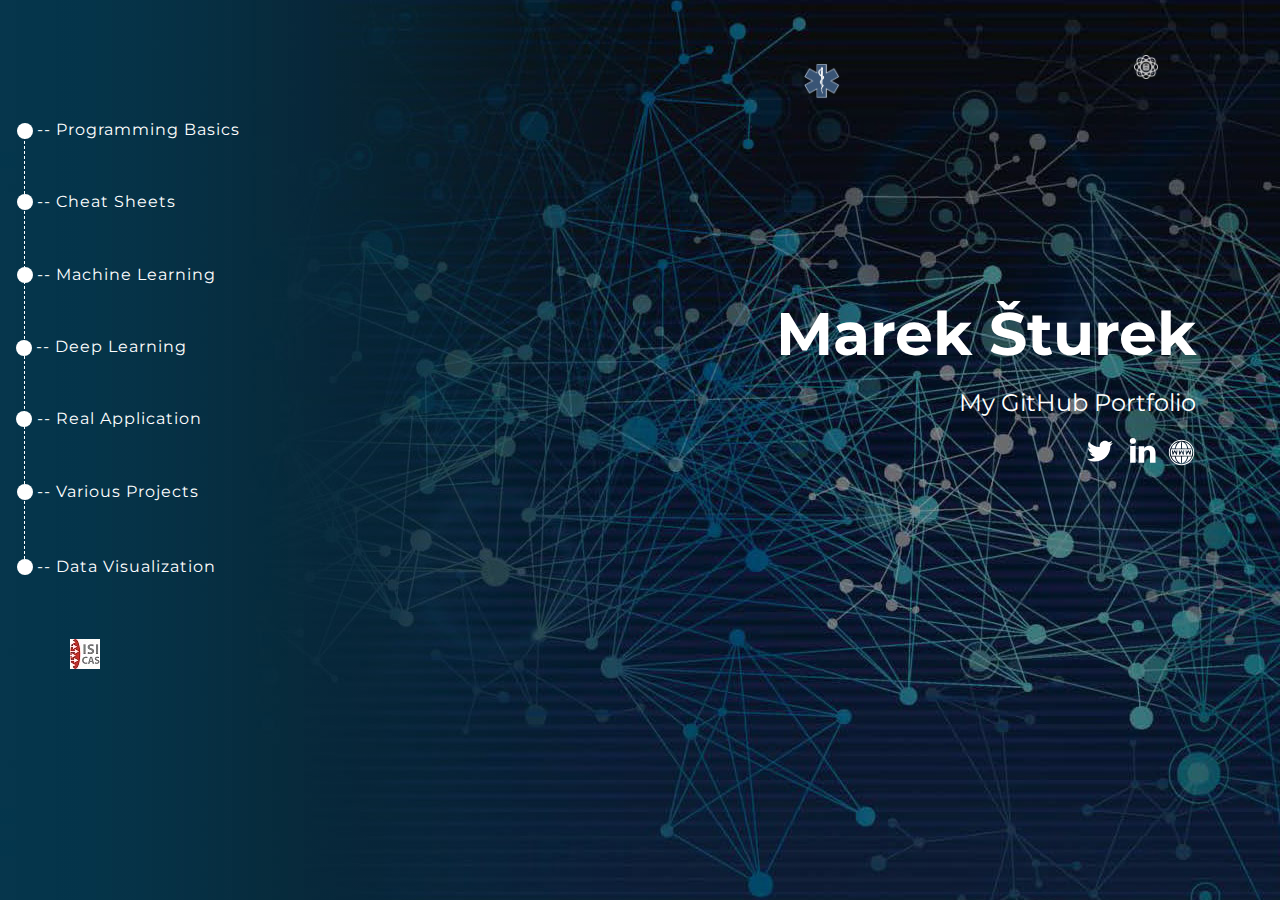
==== commit 5425f10b: "Update index.html" ====
--- a/index.html
+++ b/index.html
@@ -57,6 +57,7 @@
         <a href="https://github.com/mareksturek/various-projects" class="u-btn u-button-style u-custom-font u-font-montserrat u-none u-btn-6">O -- Various Projects</a>
         <div class="u-shape u-shape-circle u-white u-shape-7"></div>
         <a href="https://github.com/mareksturek/data-visualization" class="u-btn u-button-style u-custom-font u-font-montserrat u-none u-btn-7">O -- Data Visualization</a>
+        <img src="images/isibrno.png" alt="" class="u-image u-image-default u-image-3" data-href="https://github.com/mareksturek/isibrno-related">
       </div>
     </section>
     
--- a/nicepage.css
+++ b/nicepage.css
@@ -30805,7 +30805,7 @@
 }
 @media (max-width: 575px) {
   .u-header .u-image-1 {
-    width: 64px;
+    width: auto;
   }
 }
 .u-footer .u-sheet-1 {
--- a/Page-1.css
+++ b/Page-1.css
@@ -25,26 +25,26 @@
 .u-section-1 .u-image-2 {
   width: 36px;
   height: 36px;
-  margin: -4px 343px 0 auto;
+  margin: -16px 370px 0 auto;
 }
 
 .u-section-1 .u-btn-1 {
   border-style: none;
   font-size: 1rem;
-  margin: 8px auto 0 -52px;
+  margin: 20px auto 0 -52px;
   padding: 0;
 }
 
 .u-section-1 .u-shape-1 {
   width: 16px;
   height: 16px;
-  margin: -22px auto 0 -53px;
+  margin: -18px auto 0 -53px;
 }
 
 .u-section-1 .u-btn-2 {
   border-style: none;
   font-size: 1rem;
-  margin: 56px auto 0 -52px;
+  margin: 52px auto 0 -52px;
   padding: 0;
 }
 
@@ -289,7 +289,6 @@
   }
 
   .u-section-1 .u-btn-2 {
-    margin-top: 52px;
     margin-left: -19px;
   }
 
@@ -391,12 +390,11 @@
   }
 
   .u-section-1 .u-shape-1 {
-    margin-top: -22px;
+    margin-top: -18px;
     margin-left: -11px;
   }
 
   .u-section-1 .u-btn-2 {
-    margin-top: 56px;
     margin-left: -11px;
   }
 
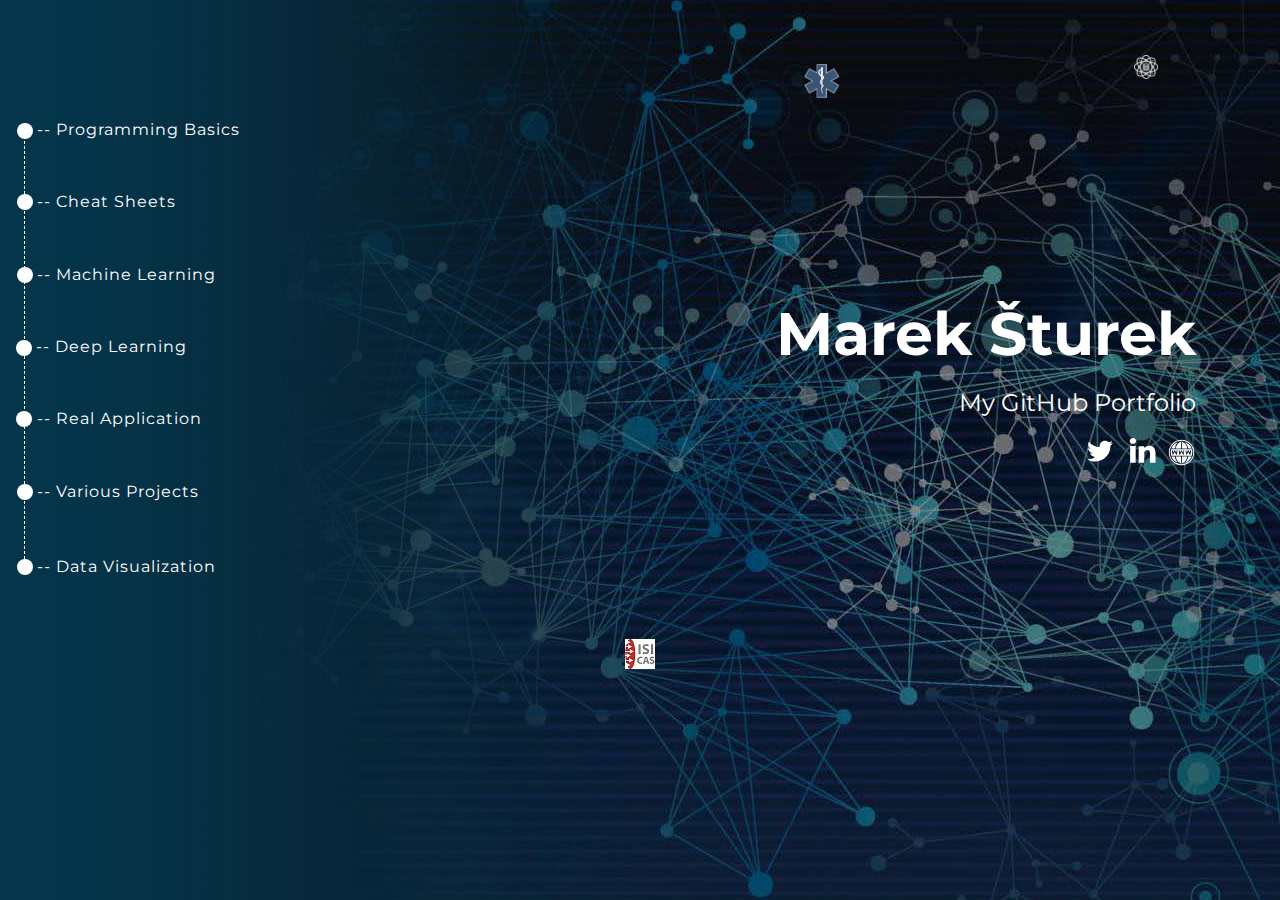
==== commit 97460c23: "Update index.html" ====
--- a/index.html
+++ b/index.html
@@ -57,7 +57,7 @@
         <a href="https://github.com/mareksturek/various-projects" class="u-btn u-button-style u-custom-font u-font-montserrat u-none u-btn-6">O -- Various Projects</a>
         <div class="u-shape u-shape-circle u-white u-shape-7"></div>
         <a href="https://github.com/mareksturek/data-visualization" class="u-btn u-button-style u-custom-font u-font-montserrat u-none u-btn-7">O -- Data Visualization</a>
-        <img src="images/isibrno.png" alt="" class="u-image u-image-default u-image-3" data-href="https://github.com/mareksturek/isibrno-related">
+        <center><img src="images/isibrno.png" alt="" class="u-image u-image-default u-image-3" data-href="https://github.com/mareksturek/isibrno-related"></center>
       </div>
     </section>
     
